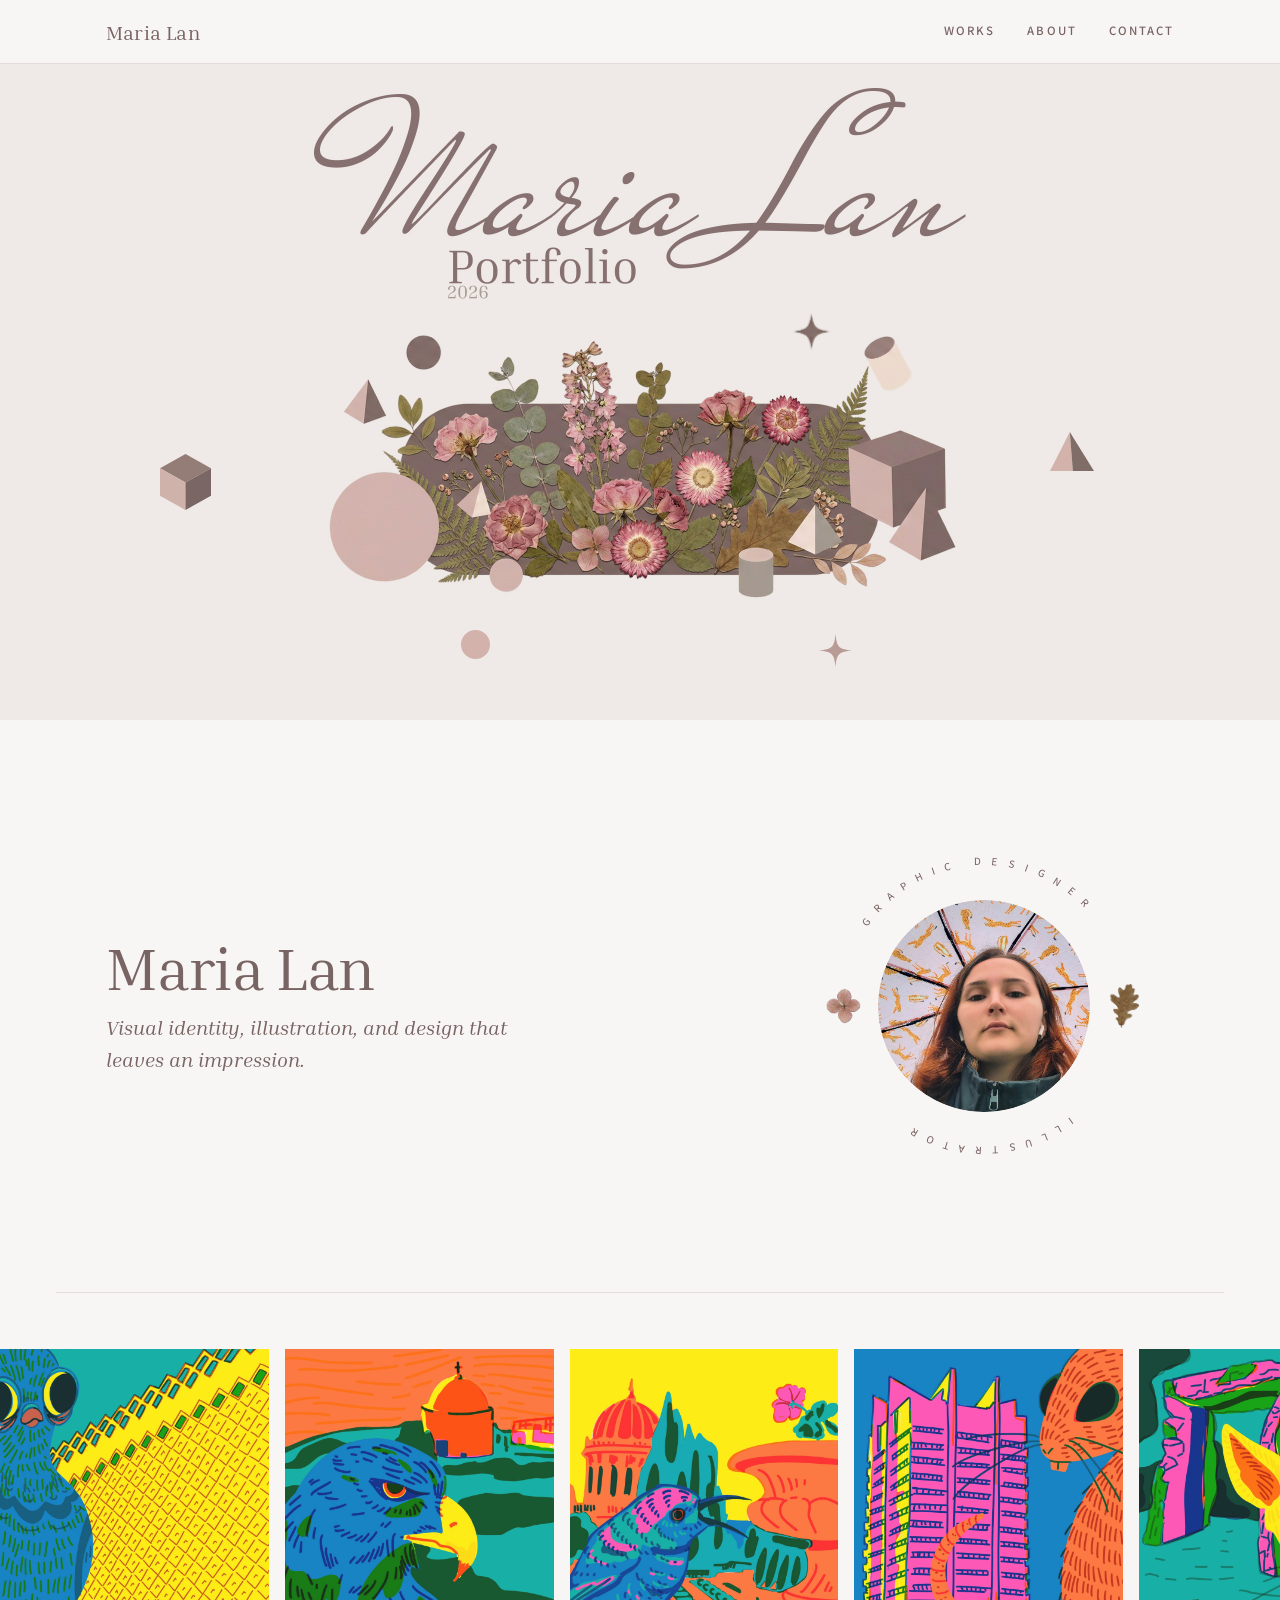
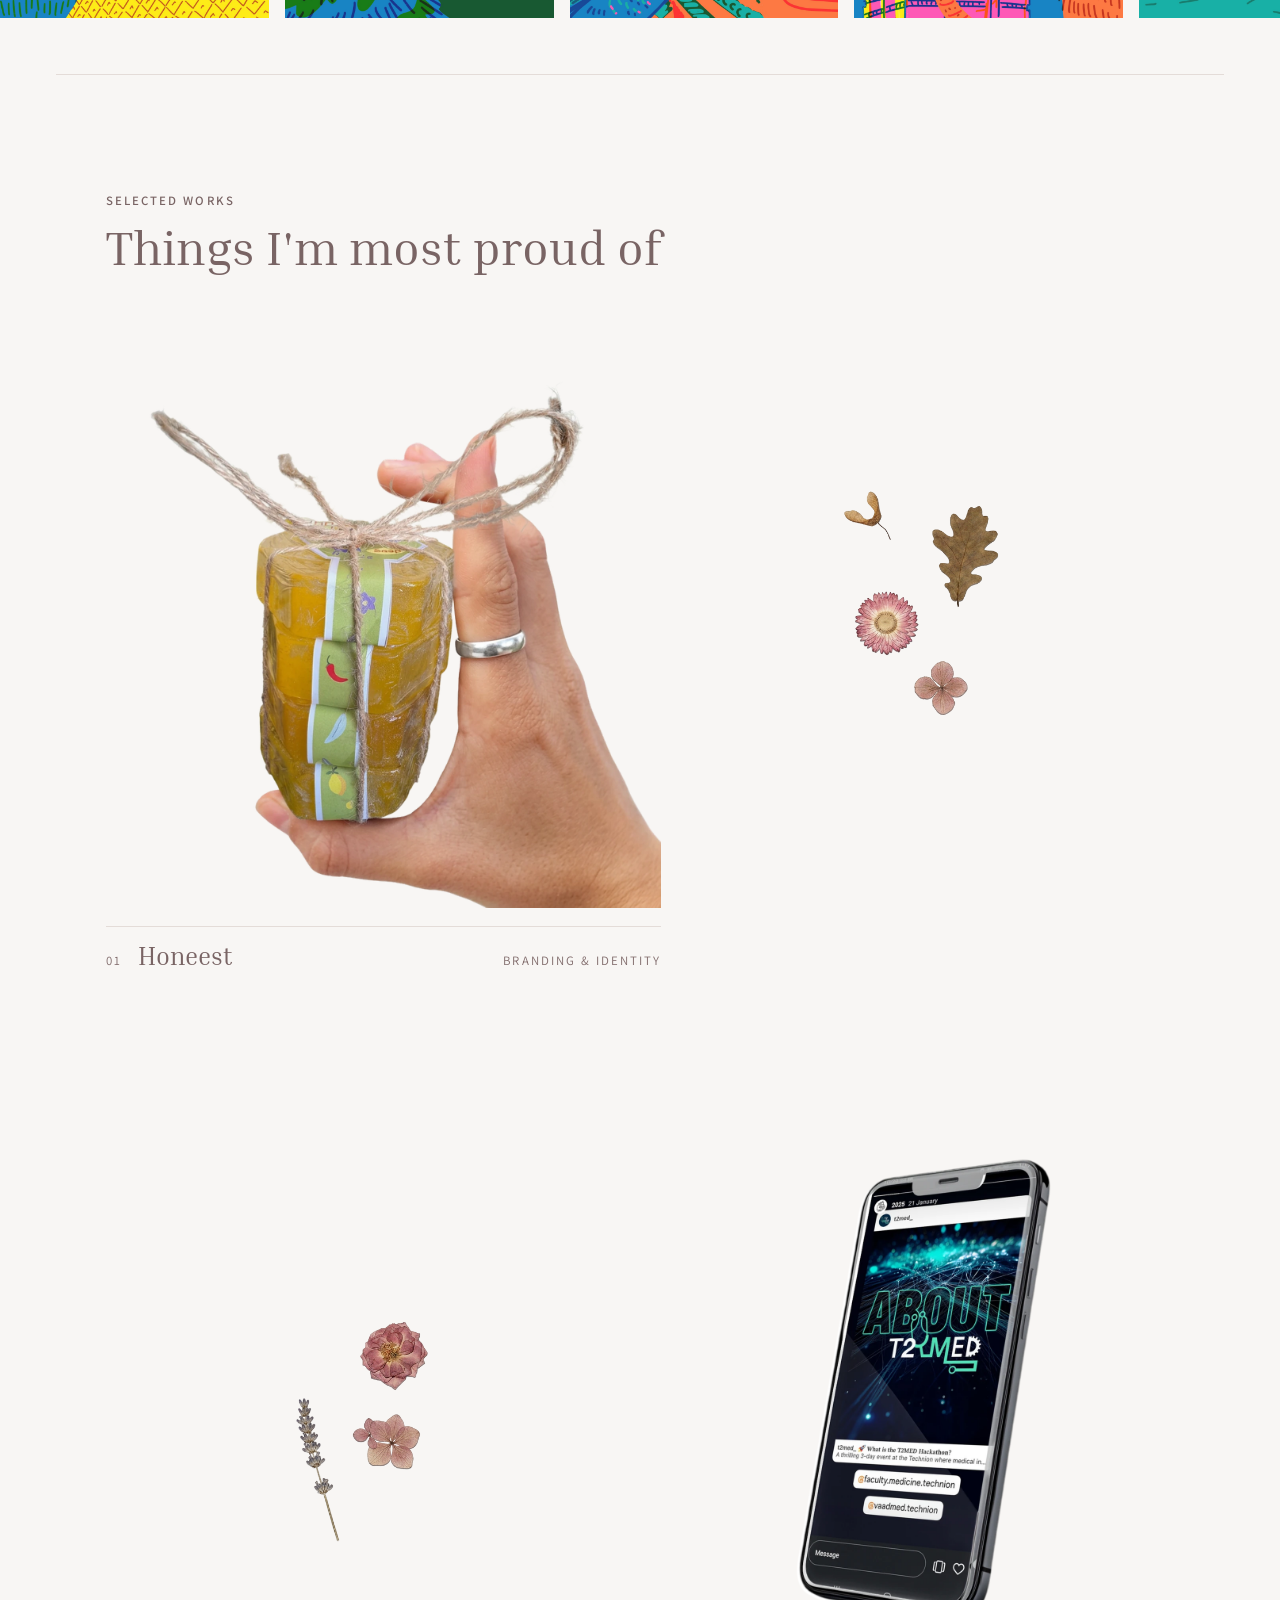
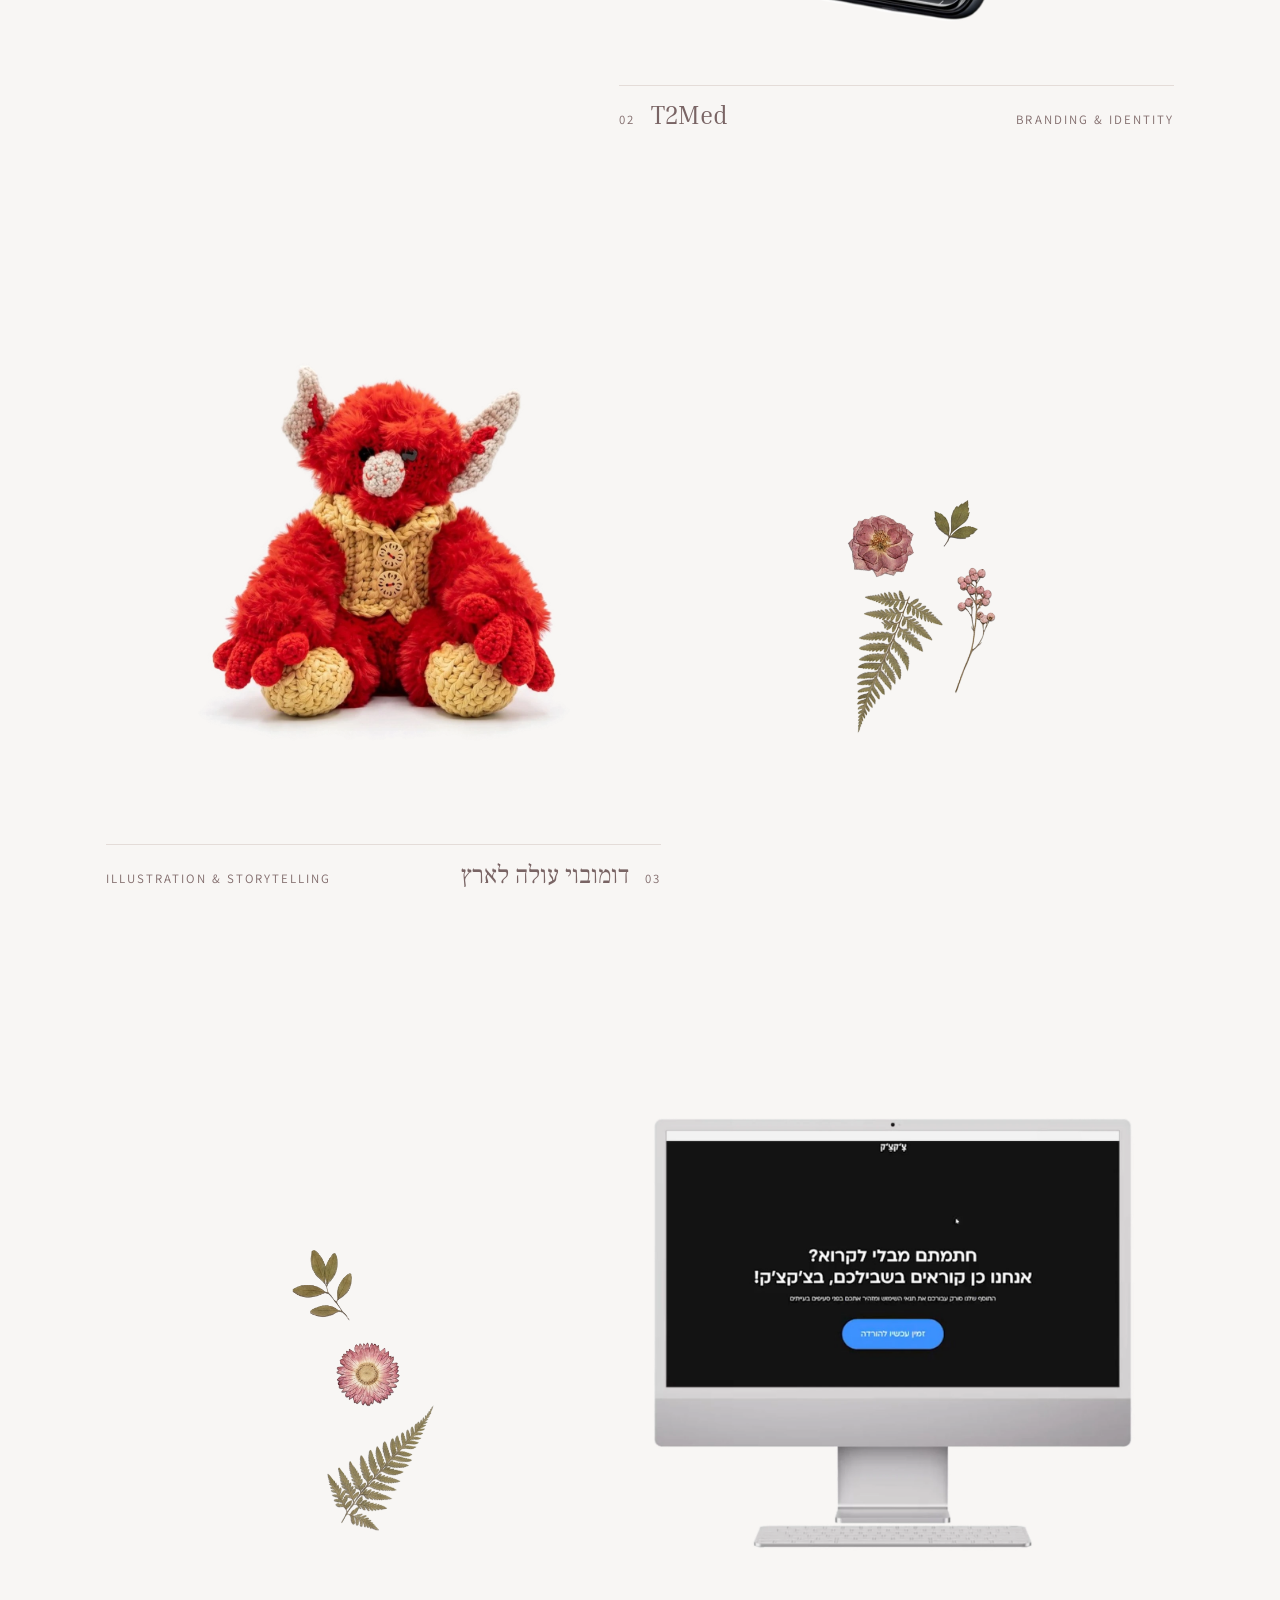
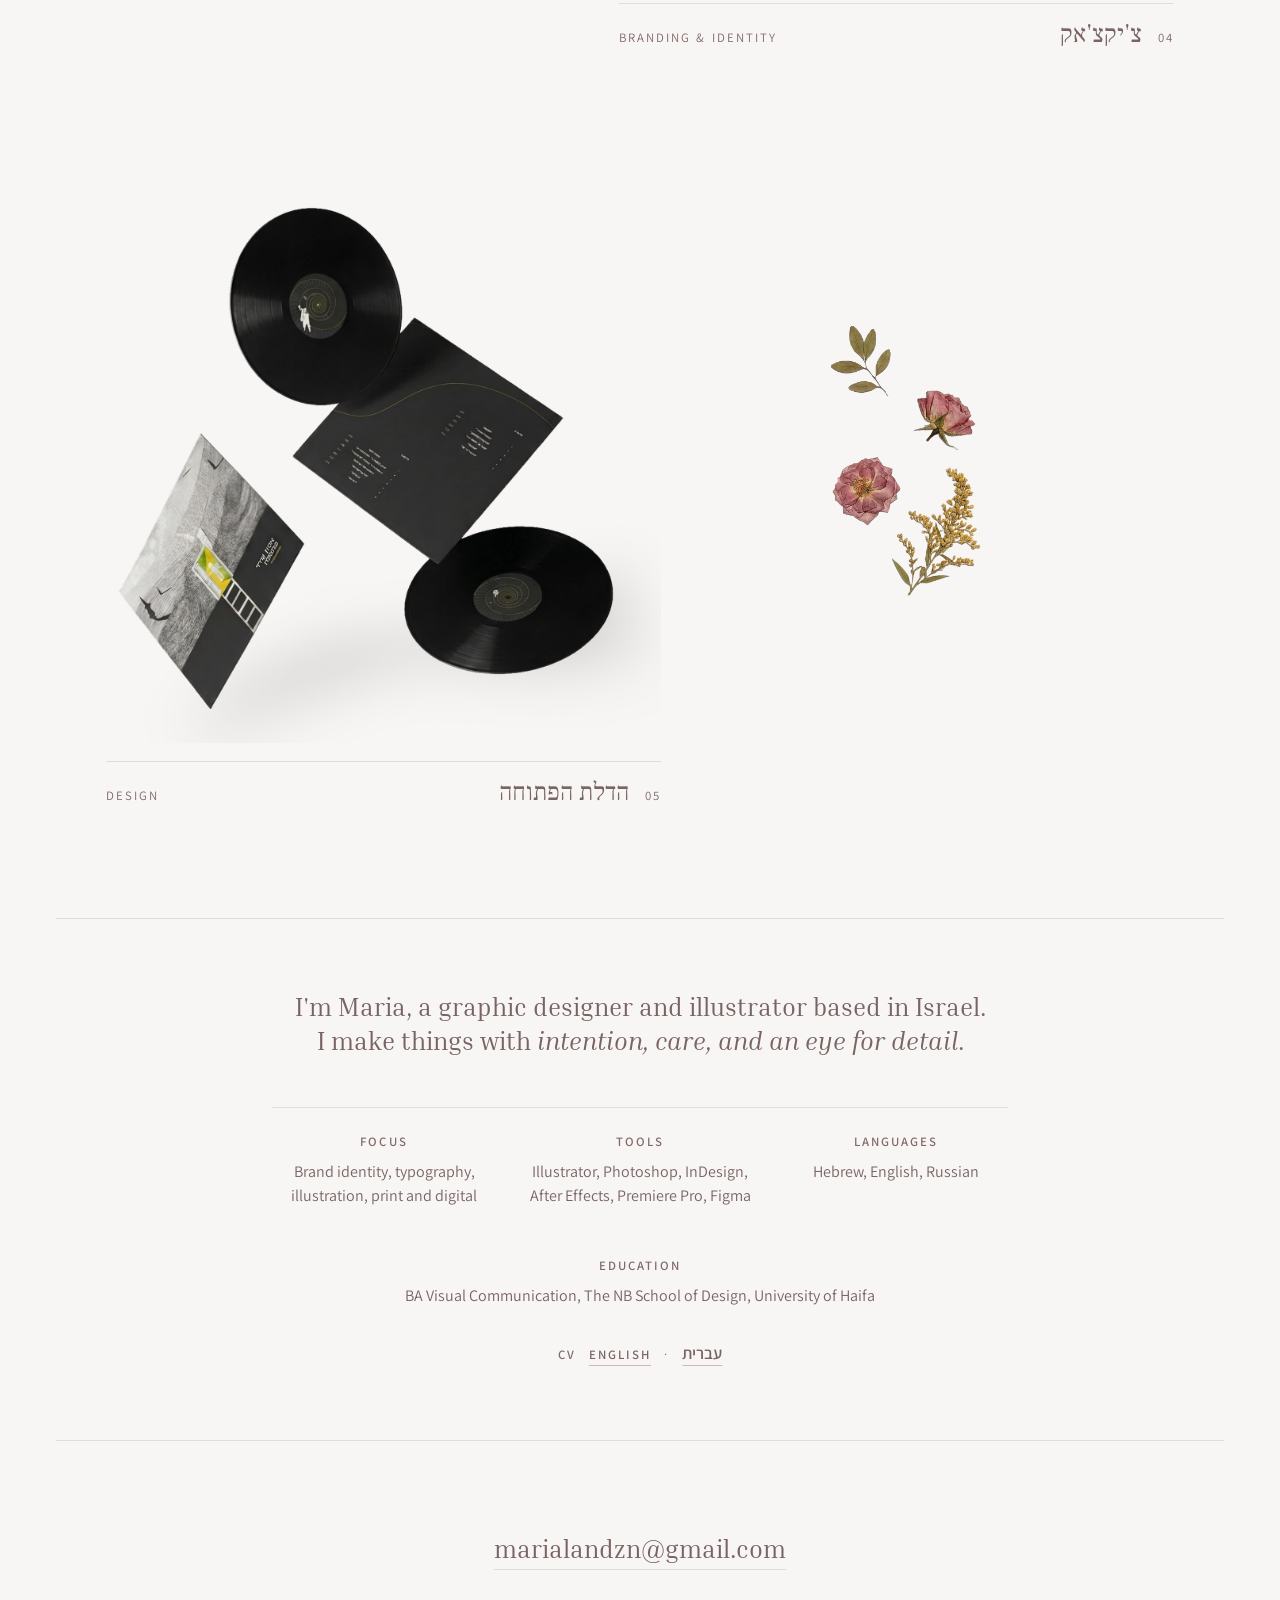
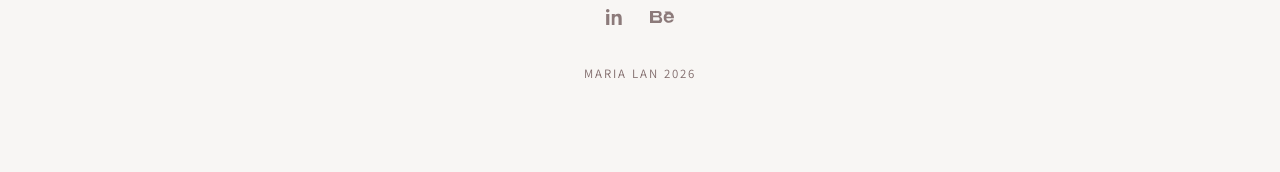
==== index.html @ 5254c83b "Use the new soap photograph as the Honeest card Taken as supplied: it already came cut out with its " ====
<!DOCTYPE html>
<html lang="en">
<head>
  <meta charset="UTF-8" />
  <meta name="viewport" content="width=device-width, initial-scale=1.0" />
  <title>Maria Lan · Graphic Designer & Illustrator</title>
  <meta name="description" content="Portfolio of Maria Lan, graphic designer and illustrator. Visual identity, illustration, and design that leaves an impression." />

  <!-- ============================================================
       FAVICON — one of the pressed flowers from the hero, cut out
       and squared. Relative paths, like every other asset here, so
       the site also works when served from a subfolder.
  ============================================================ -->
  <link rel="icon" href="favicon.ico" sizes="any" />
  <link rel="icon" href="assets/favicon-32.png" type="image/png" sizes="32x32" />
  <link rel="icon" href="assets/favicon-192.png" type="image/png" sizes="192x192" />
  <link rel="apple-touch-icon" href="assets/apple-touch-icon.png" />

  <!-- ============================================================
       GOOGLE FONTS
       Serif (headings): Inria Serif, with Frank Ruhl Libre for Hebrew
       Sans  (body/labels): Assistant, which carries Hebrew itself
  ============================================================ -->
  <link rel="preconnect" href="https://fonts.googleapis.com" />
  <link rel="preconnect" href="https://fonts.gstatic.com" crossorigin />
  <link
    href="https://fonts.googleapis.com/css2?family=Inria+Serif:ital,wght@0,300;0,400;0,700;1,300;1,400&family=Frank+Ruhl+Libre:wght@300;400;700&family=Assistant:wght@400;500;600&display=swap"
    rel="stylesheet"
  />

  <link rel="stylesheet" href="assets/styles.css?v=2a0956c8" />
</head>

<body>
  <!-- ============================================================
       1. NAVIGATION
  ============================================================ -->
  <nav class="nav" id="nav">
    <div class="nav__inner">
      <a href="#hero" class="nav__brand">Maria Lan</a>
      <ul class="nav__links">
        <li><a href="#works">Works</a></li>
        <li><a href="#about">About</a></li>
        <li><a href="#contact">Contact</a></li>
      </ul>
    </div>
  </nav>

  <!-- ============================================================
       2. HERO — single full-section image
  ============================================================ -->
  <section class="hero" id="hero">
    <div class="hero__stage">
      <!-- The artwork with its three loose shapes erased. They are layered
           back on below so each can drift independently. The original
           upload is kept untouched at assets/Frame 1.jpg. -->
      <img
        class="hero__img"
        src="assets/hero-base.jpg"
        alt="Maria Lan Portfolio 2026: a pressed-flower composition"
      />

      <!-- Lifted from the artwork, pinned back at their exact positions -->
      <img class="hero__shape hero__shape--circle"   src="assets/hero-shape-circle.png"   alt="" aria-hidden="true" />
      <img class="hero__shape hero__shape--pyramid"  src="assets/hero-shape-pyramid.png"  alt="" aria-hidden="true" />
      <img class="hero__shape hero__shape--star"     src="assets/hero-shape-star.png"     alt="" aria-hidden="true" />
      <img class="hero__shape hero__shape--cylinder" src="assets/hero-shape-cylinder.png" alt="" aria-hidden="true" />

      <!-- Added decoration — NOT part of the original artwork. Drawn in
           colours sampled from it and placed in the empty ground around
           the composition. Delete any of these freely. -->
      <img class="hero__shape hero__shape--f-cube"    src="assets/hero-float-cube.svg"    alt="" aria-hidden="true" />
      <img class="hero__shape hero__shape--f-pyramid" src="assets/hero-float-pyramid.svg" alt="" aria-hidden="true" />
      <img class="hero__shape hero__shape--f-circle"  src="assets/hero-float-circle.svg"  alt="" aria-hidden="true" />
      <img class="hero__shape hero__shape--f-star"    src="assets/hero-float-star.svg"    alt="" aria-hidden="true" />
    </div>
  </section>

  <!-- ============================================================
       INTRO — name, tagline, rotating badge
  ============================================================ -->
  <section class="intro">
    <div class="container intro__inner reveal">
      <div class="intro__text">
        <h1 class="intro__name">Maria Lan</h1>
        <p class="intro__tagline">
          Visual identity, illustration, and design that leaves an impression.
        </p>
      </div>

      <!-- The portrait sits still inside the ring; only the ring turns.
           Replace assets/portrait.jpg with the real photograph, square,
           about 900px. Nothing else needs changing. -->
      <div class="badge">
        <svg class="badge__ring" viewBox="0 0 200 200" aria-hidden="true">
          <defs>
            <path id="badgeCircle"
              d="M 100,100 m -74,0 a 74,74 0 1,1 148,0 a 74,74 0 1,1 -148,0" />
          </defs>
          <text><textPath href="#badgeCircle" startOffset="9.5%">Graphic Designer</textPath></text>
          <text><textPath href="#badgeCircle" startOffset="64.5%">Illustrator</textPath></text>

          <!-- The two gaps in the ring carry a pressed leaf and a pressed
               flower, cut out of the same sprigs that sit beside the works.
               They turn with the ring, so they read as part of it. -->
          <image href="assets/badge-leaf.webp"  x="162.5" y="88.5" width="23" height="23" preserveAspectRatio="xMidYMid meet" />
          <image href="assets/badge-bloom.webp" x="17.0" y="91.0" width="18" height="18" preserveAspectRatio="xMidYMid meet" />
        </svg>
        <img class="badge__portrait" src="assets/portrait.webp" alt="Maria Lan" width="713" height="713" />
      </div>
    </div>
  </section>

  <hr class="hairline" />

  <!-- ============================================================
       3. AUTO-SCROLLING CAROUSEL
       JS duplicates the items to create a seamless infinite loop.
  ============================================================ -->
  <section class="carousel" aria-label="Selected imagery">
    <div class="carousel__track" id="carouselTrack">
      <!-- Art lives in assets/carousel/. Order is shuffled on every load,
           so the sequence here does not matter. Add or remove freely.
           aspect-ratio holds each slot open at its true proportions before
           the picture arrives, so nothing shifts and the strip can be
           measured for pacing straight away. -->
      <div class="carousel__item" style="aspect-ratio: 1800 / 1800;"><img src="assets/carousel/art-01.jpg" alt="Bird before a concrete building" loading="lazy" decoding="async" /></div>
      <div class="carousel__item" style="aspect-ratio: 1800 / 1800;"><img src="assets/carousel/art-02.jpg" alt="Bird against the port cranes" loading="lazy" decoding="async" /></div>
      <div class="carousel__item" style="aspect-ratio: 1800 / 1800;"><img src="assets/carousel/art-03.jpg" alt="Bird on wires above the city" loading="lazy" decoding="async" /></div>
      <div class="carousel__item" style="aspect-ratio: 1800 / 1800;"><img src="assets/carousel/art-04.jpg" alt="Cat beside a stone building at night" loading="lazy" decoding="async" /></div>
      <div class="carousel__item" style="aspect-ratio: 1800 / 1800;"><img src="assets/carousel/art-05.jpg" alt="Cats on a rooftop" loading="lazy" decoding="async" /></div>
      <div class="carousel__item" style="aspect-ratio: 1800 / 1800;"><img src="assets/carousel/art-06.jpg" alt="Bird of prey before a domed building" loading="lazy" decoding="async" /></div>
      <div class="carousel__item" style="aspect-ratio: 1800 / 1800;"><img src="assets/carousel/art-07.jpg" alt="Frog before a monument" loading="lazy" decoding="async" /></div>
      <div class="carousel__item" style="aspect-ratio: 1800 / 1800;"><img src="assets/carousel/art-08.jpg" alt="Long-necked bird" loading="lazy" decoding="async" /></div>
      <div class="carousel__item" style="aspect-ratio: 1800 / 1800;"><img src="assets/carousel/art-09.jpg" alt="Owl beside a patterned facade" loading="lazy" decoding="async" /></div>
      <div class="carousel__item" style="aspect-ratio: 1800 / 1800;"><img src="assets/carousel/art-10.jpg" alt="Bird among flowers before a dome" loading="lazy" decoding="async" /></div>
      <div class="carousel__item" style="aspect-ratio: 1800 / 1800;"><img src="assets/carousel/art-11.jpg" alt="Animal before pink towers" loading="lazy" decoding="async" /></div>
      <div class="carousel__item" style="aspect-ratio: 1800 / 1800;"><img src="assets/carousel/art-12.jpg" alt="Fox before a stone arch" loading="lazy" decoding="async" /></div>
    </div>
  </section>

  <hr class="hairline" />

  <!-- ============================================================
       4. WORKS — five pieces, each with its own space
  ============================================================ -->
  <section class="works" id="works">
    <div class="container">
      <div class="works__head reveal">
        <span class="label">Selected Works</span>
        <h2 class="works__heading">Things I'm most proud of</h2>
      </div>

      <!-- Covers come from assets/projects/<name>/01 — swap the src when you upload. -->

      <a href="projects/honeest.html" class="work work--left reveal">
        <figure class="work__frame">
          <img src="assets/projects/honeest/cover.webp" width="1400" height="1400" alt="A hand holding a stack of Honeest soaps tied with twine" />
        </figure>
        <div class="work__meta">
          <span class="work__index">01</span>
          <h3 class="work__title" dir="auto">Honeest</h3>
          <span class="work__tag">Branding &amp; Identity</span>
        </div>
        <!-- // Decorative sprig — fills the empty ground beside the piece -->
        <img class="work__sprig" style="--sprig-top: 42%;"
             src="assets/p2.png" alt="" aria-hidden="true"
             loading="lazy" decoding="async" />
      </a>

      <a href="projects/t2med.html" class="work work--right reveal">
        <figure class="work__frame">
          <img src="assets/projects/t2med/cover.webp" width="1400" height="1400" alt="The T2MED story on a phone" />
        </figure>
        <div class="work__meta">
          <span class="work__index">02</span>
          <h3 class="work__title" dir="auto">T2Med</h3>
          <span class="work__tag">Branding &amp; Identity</span>
        </div>
        <!-- // Decorative sprig — fills the empty ground beside the piece -->
        <img class="work__sprig" style="--sprig-top: 50%;"
             src="assets/p3.png" alt="" aria-hidden="true"
             loading="lazy" decoding="async" />
      </a>

      <a href="projects/domovoy.html" class="work work--left reveal">
        <figure class="work__frame">
          <img src="assets/projects/domovoy/cover.webp" width="1400" height="1400" alt="Domovoi Makes Aliyah, the crocheted Rusik" />
        </figure>
        <div class="work__meta" dir="rtl">
          <span class="work__index">03</span>
          <h3 class="work__title" lang="he" dir="auto">דומובוי עולה לארץ</h3>
          <span class="work__tag">Illustration &amp; Storytelling</span>
        </div>
        <!-- // Decorative sprig — fills the empty ground beside the piece -->
        <img class="work__sprig" style="--sprig-top: 56%;"
             src="assets/p1.png" alt="" aria-hidden="true"
             loading="lazy" decoding="async" />
      </a>

      <a href="projects/chik-chak.html" class="work work--right reveal">
        <figure class="work__frame">
          <img src="assets/projects/chik-chak/cover.webp" width="1400" height="1400" alt="The ChikChak landing page on screen" />
        </figure>
        <div class="work__meta" dir="rtl">
          <span class="work__index">04</span>
          <h3 class="work__title" lang="he" dir="auto">צ'יקצ'אק</h3>
          <span class="work__tag">Branding &amp; Identity</span>
        </div>
        <!-- // Decorative sprig — fills the empty ground beside the piece -->
        <img class="work__sprig" style="--sprig-top: 58%;"
             src="assets/p5.png" alt="" aria-hidden="true"
             loading="lazy" decoding="async" />
      </a>

      <a href="projects/hadelet-haptucha.html" class="work work--left reveal">
        <figure class="work__frame">
          <img src="assets/projects/hadelet-haptucha/cover.webp" width="1400" height="1400" alt="The Open Door sleeve with two records" />
        </figure>
        <div class="work__meta" dir="rtl">
          <span class="work__index">05</span>
          <h3 class="work__title" lang="he" dir="auto">הדלת הפתוחה</h3>
          <span class="work__tag">Design</span>
        </div>
        <!-- // Decorative sprig — fills the empty ground beside the piece -->
        <img class="work__sprig" style="--sprig-top: 44%;"
             src="assets/p4.png" alt="" aria-hidden="true"
             loading="lazy" decoding="async" />
      </a>
    </div>
  </section>

  <hr class="hairline" />

  <!-- ============================================================
       5. ABOUT
  ============================================================ -->
  <section class="about" id="about">
    <div class="container reveal">
      <p class="about__text">
        I'm Maria, a graphic designer and illustrator based in Israel.
        I make things with <em>intention, care, and an eye for detail</em>.
      </p>

      <!-- Taken from the CV: what she does, what she works in, and the
           languages she works in. Soft skills are left on the CV, where a
           reader expects them; on a portfolio they read as filler. -->
      <dl class="about__facts">
        <div>
          <dt>Focus</dt>
          <dd>Brand identity, typography, illustration, print and digital</dd>
        </div>
        <div>
          <dt>Tools</dt>
          <dd>Illustrator, Photoshop, InDesign, After Effects, Premiere Pro, Figma</dd>
        </div>
        <div>
          <dt>Languages</dt>
          <dd>Hebrew, English, Russian</dd>
        </div>

        <div class="about__facts-wide">
          <dt>Education</dt>
          <dd>BA Visual Communication, The NB School of Design, University of Haifa</dd>
        </div>
      </dl>

      <!-- Both languages shown at once. A chooser would cost a click and a
           decision to answer something two words already answer. -->
      <p class="about__cv">
        <span class="about__cv-label">CV</span>
        <a href="assets/cv/maria-lan-cv-en.pdf" target="_blank" rel="noopener noreferrer">English</a>
        <span class="about__cv-sep" aria-hidden="true">·</span>
        <a href="assets/cv/maria-lan-cv-he.pdf" target="_blank" rel="noopener noreferrer" lang="he">עברית</a>
      </p>
    </div>
  </section>

  <hr class="hairline" />

  <!-- ============================================================
       6. FOOTER / CONTACT
  ============================================================ -->
  <footer class="footer" id="contact">
    <div class="container reveal">
      <a href="mailto:marialandzn@gmail.com" class="footer__email">marialandzn@gmail.com</a>

      <div class="footer__social">
        <a href="https://www.linkedin.com/in/maria-lan-619102313/" aria-label="LinkedIn" target="_blank" rel="noopener noreferrer">
          <svg class="icon-linkedin" viewBox="0 1 22.56 23" fill="currentColor" aria-hidden="true">
            <path d="M4.98 3.5C4.98 4.88 3.87 6 2.5 6S0 4.88 0 3.5 1.12 1 2.5 1s2.48 1.12 2.48 2.5zM.22 8.02h4.56V24H.22V8.02zM8.34 8.02h4.37v2.18h.06c.61-1.15 2.1-2.36 4.32-2.36 4.62 0 5.47 3.04 5.47 7v9.16h-4.56v-8.12c0-1.94-.03-4.43-2.7-4.43-2.7 0-3.12 2.11-3.12 4.29V24H8.34V8.02z"/>
          </svg>
        </a>
        <a href="https://www.behance.net/mariashadrina2" aria-label="Behance" target="_blank" rel="noopener noreferrer">
          <svg class="icon-behance" viewBox="1 9.2 23.43 12.23" fill="currentColor" aria-hidden="true">
            <path d="M8.8 9.2c.53 0 1.02.05 1.46.16.44.1.82.28 1.13.52.31.24.55.56.72.95.17.39.25.87.25 1.44 0 .61-.14 1.12-.42 1.53-.28.41-.69.74-1.24 1 .75.21 1.31.59 1.68 1.13.37.54.55 1.19.55 1.95 0 .62-.12 1.15-.36 1.6-.24.45-.56.82-.97 1.11-.41.29-.87.5-1.4.64-.53.14-1.07.2-1.63.2H1V9.2h7.8zm-.47 4.53c.44 0 .8-.1 1.08-.31.28-.21.42-.55.42-1.02 0-.26-.05-.48-.14-.65-.09-.17-.22-.3-.38-.4-.16-.1-.35-.16-.56-.2-.21-.04-.43-.05-.66-.05H4.03v2.62h4.3zm.24 4.76c.25 0 .48-.02.7-.07.22-.05.42-.13.58-.24.16-.11.3-.27.4-.46.1-.19.15-.44.15-.74 0-.59-.17-1.01-.5-1.27-.33-.25-.78-.38-1.33-.38H4.03v3.16h4.54zM17.9 18.13c.41.4 1 .6 1.77.6.55 0 1.03-.14 1.42-.42.39-.28.63-.57.72-.88h2.42c-.39 1.2-.98 2.06-1.79 2.58-.8.52-1.77.78-2.91.78-.79 0-1.5-.13-2.14-.38-.63-.25-1.17-.61-1.61-1.08-.44-.47-.78-1.02-1.02-1.67-.24-.65-.36-1.36-.36-2.14 0-.75.12-1.45.37-2.09.25-.64.6-1.2 1.05-1.66.45-.46.99-.83 1.62-1.09.63-.26 1.33-.39 2.09-.39.85 0 1.6.16 2.24.49.64.33 1.16.77 1.57 1.32.41.55.7 1.18.88 1.89.18.71.24 1.45.19 2.22h-7.44c0 .8.27 1.51.68 1.91zM21 13.13c-.33-.36-.87-.55-1.56-.55-.45 0-.83.08-1.13.23-.3.15-.54.34-.72.56-.18.22-.3.45-.37.7-.07.25-.11.47-.12.66h4.61c-.07-.72-.32-1.24-.71-1.6zM15.5 9.6h5.75v1.4H15.5V9.6z"/>
          </svg>
        </a>
      </div>

      <p class="footer__copy">Maria Lan 2026</p>
    </div>
  </footer>

  <!-- ============================================================
       LIGHTBOX overlay (populated + toggled by JS)
  ============================================================ -->
  <div class="lightbox" id="lightbox" role="dialog" aria-modal="true" aria-label="Media viewer">
    <button class="lightbox__close" id="lightboxClose" aria-label="Close">&times;</button>
    <div class="lightbox__stage" id="lightboxStage"></div>
  </div>

  <script src="assets/site.js?v=118f352a"></script>
</body>
</html>
---- assets/styles.css ----
/* ============================================================
   DESIGN TOKENS
   Edit these to re-theme the whole site quickly.
============================================================ */
:root {
  /* ---- Palette -------------------------------------------------------
     Written in OKLCH: equal steps in lightness look equal, which hex and
     HSL do not deliver, so future adjustments stay predictable. The hex
     each one replaces is kept alongside for reading off.

     The neutrals are tinted warm (hue 48-68) rather than toward the rose
     hue at 18. That is deliberate: the ground has to sit seamlessly
     against the hero photograph, whose own background is sampled into
     --hero-ground. The picture sets the neutral, not the accent.

     Both text tones clear WCAG AA against the ground: --ink at 5.02:1,
     --ink-soft at 4.60:1. Secondary text is set in --ink-soft rather than
     dimmed with opacity, which was pushing labels down to about 2.9:1. */
  --bg:          oklch(97.4% 0.003 67.8);  /* #F8F6F4  page ground */
  --ink:         oklch(52.5% 0.027 18.0);  /* #7A6565  primary text */
  --ink-soft:    oklch(54.8% 0.027 18.0);  /* #806B6B  labels, meta, captions */
  --accent:      oklch(79.9% 0.038 18.0);  /* #D5B4B4  rose, decorative only */
  --tint:        oklch(93.8% 0.008 48.7);  /* #EFE9E6  fill behind loading images */
  --hero-ground: oklch(94.0% 0.007 53.4);  /* #EFEAE7  sampled from the artwork */
  --hairline:    oklch(90.0% 0.010 48.6);  /* #E4DCD8  dividers */
  --light:       oklch(97.4% 0.003 67.8);  /* #F8F6F4  text over dark imagery */

  /* ---- Typography ----------------------------------------------------
     Inria Serif carries no Hebrew, so Frank Ruhl Libre picks up those
     glyphs; fallback is per-character, so mixed titles stay correct.
     Assistant covers Latin and Hebrew in one family, so the sans needs
     no second face behind it. */
  --serif: 'Inria Serif', 'Frank Ruhl Libre', Georgia, 'Times New Roman', serif;
  --sans:  'Assistant', system-ui, -apple-system, sans-serif;

  /* One scale, each step 1.25x the last. Before this the page carried
     twelve sizes, several of them 3% apart, which reads as unevenness
     rather than as hierarchy. */
  --text-xs:    0.8rem;      /* 12.8px  tracked caps labels, meta */
  --text-base:  1rem;        /* 16px    body */
  --text-md:    1.25rem;     /* 20px    lead lines, nav brand */
  --text-lg:    1.5625rem;   /* 25px    piece titles, address */
  --display-sm: clamp(1.95rem, 4vw, 3rem);      /* section headings */
  --display-md: clamp(2rem, 5vw, 3.25rem);      /* project titles */
  --display-lg: clamp(2.25rem, 5.5vw, 3.75rem); /* the name */

  --track-caps:  0.16em;    /* every uppercase label, one value */
  --track-tight: -0.01em;   /* display sizes only */

  /* ---- Space ---------------------------------------------------------
     4pt scale, named by role rather than by pixel count. */
  --space-2xs: 0.5rem;   /*  8px */
  --space-xs:  0.75rem;  /* 12px */
  --space-sm:  1rem;     /* 16px */
  --space-md:  1.5rem;   /* 24px */
  --space-lg:  2rem;     /* 32px */
  --space-xl:  3rem;     /* 48px */

  /* ---- Layout -------------------------------------------------------- */
  --max-width: 1180px;
  --gutter: clamp(1.25rem, 5vw, 3.5rem);
  --nav-height: 64px;
}

/* ============================================================
   RESET / BASE
============================================================ */
*,
*::before,
*::after { box-sizing: border-box; margin: 0; padding: 0; }

html { scroll-behavior: smooth; }

body {
  background: var(--bg);
  color: var(--ink);
  font-family: var(--sans);
  font-size: 16px;
  line-height: 1.6;
  -webkit-font-smoothing: antialiased;
  text-rendering: optimizeLegibility;
  overflow-x: hidden;
}

/* No rounded corners anywhere — squared, strict edges */
img {
  display: block;
  max-width: 100%;
  border-radius: 0;
}
a { color: inherit; text-decoration: none; }

/* Keyboard focus. The page had none of its own, so a keyboard visitor was
   navigating on whatever the browser drew over a light rose ground.
   :focus-visible, not :focus, so a mouse click never draws the ring. */
:focus-visible {
  outline: 2px solid var(--ink);
  outline-offset: 3px;
}
/* Images and video sit flush to the edge of their frame; an offset ring
   would float in the gutter, so it hugs the picture instead. */
.carousel__item img:focus-visible,
.media > img:focus-visible,
.media > video:focus-visible,
.work__frame img:focus-visible { outline-offset: -2px; }

/* Small-caps label helper */
.label {
  font-family: var(--sans);
  font-size: var(--text-xs);
  font-weight: 600;
  letter-spacing: var(--track-caps);
  text-transform: uppercase;
  color: var(--ink);
}

.container {
  width: 100%;
  max-width: var(--max-width);
  margin-inline: auto;
  padding-inline: var(--gutter);
}

/* Thin hairline divider between sections */
.hairline {
  border: 0;
  height: 1px;
  background: var(--hairline);
  max-width: var(--max-width);
  margin-inline: auto;
  width: calc(100% - 2 * var(--gutter));
}

/* ============================================================
   SCROLL FADE-IN ANIMATION
============================================================ */
.reveal {
  opacity: 0;
  transform: translateY(20px);
  transition: opacity 0.9s ease, transform 0.9s ease;
  will-change: opacity, transform;
}
.reveal.is-visible {
  opacity: 1;
  transform: translateY(0);
}
@media (prefers-reduced-motion: reduce) {
  .reveal { opacity: 1; transform: none; transition: none; }
  html { scroll-behavior: auto; }
}

/* ============================================================
   1. NAVIGATION
   A plain solid bar. It used to be transparent over the hero and turn
   solid on scroll, which read well against the flat ivory artwork on the
   home page but left the text unreadable over a photographic project
   cover: it measured 1.00:1 on Honeest. Carrying the page ground with it
   at all times is the simple answer, and a hard edge is the right one:
   a soft gradient underneath looked like a glow rather than a decision.
============================================================ */
.nav {
  position: fixed;
  top: 0; left: 0; right: 0;
  z-index: 100;
  height: var(--nav-height);
  display: flex;
  align-items: center;
  background: var(--bg);
  border-bottom: 1px solid var(--hairline);
  color: var(--ink);
}
.nav__inner {
  width: 100%;
  max-width: var(--max-width);
  margin-inline: auto;
  padding-inline: var(--gutter);
  display: flex;
  align-items: center;
  justify-content: space-between;
}
.nav__brand {
  font-family: var(--serif);
  font-weight: 400;
  font-size: var(--text-md);
  letter-spacing: 0.01em;
}
.nav__links {
  display: flex;
  gap: clamp(1.1rem, 2.5vw, 2rem);
  list-style: none;
}
.nav__links a {
  font-size: var(--text-xs);
  font-weight: 600;
  letter-spacing: var(--track-caps);
  text-transform: uppercase;
  position: relative;
  /* The link box was 18px tall, well under the 24px minimum for a touch
     target. The padding is invisible: it only grows the hit area, and the
     rule below keeps the underline drawn against the text, not the box. */
  display: inline-flex;
  align-items: center;
  min-height: 30px;
  padding-block: 6px;
}
.nav__links a::after {
  content: "";
  position: absolute;
  left: 0; bottom: 3px;
  width: 0; height: 1px;
  background: currentColor;
  transition: width 0.35s ease;
}
.nav__links a:hover::after { width: 100%; }

/* ============================================================
   2. HERO — one full-section image, stretched edge to edge
============================================================ */
.hero {
  position: relative;
  width: 100%;
  /* The artwork is 16:9. Matching that ratio here means it shows whole and
     edge to edge with no surrounding ground — and so no seam where the
     artwork's ivory would meet the page white. Capped to the viewport. */
  aspect-ratio: 16 / 9;
  max-height: 100svh;
  overflow: hidden;
  /* Only visible on very wide screens, where the cap kicks in. */
  background: var(--hero-ground);
}
/* Sized to the rendered artwork exactly, so the loose shapes can be
   positioned as percentages of the image and stay pinned at any size. */
.hero__stage {
  position: relative;
  height: 100%;
  aspect-ratio: 16 / 9;
}
.hero__img {
  width: 100%;
  height: 100%;
  /* contain, never cover: the artwork is a finished composition with
     type inside it, so it must not be cropped at any viewport. */
  object-fit: contain;
  object-position: center;
}

/* ------------------------------------------------------------
   FLOATING SHAPES
   These three were lifted out of the artwork and layered back on
   at their original coordinates, so they can drift on their own.
   Everything else — the flowers, the mat, the type — is still one
   flat image underneath and never moves.
------------------------------------------------------------ */
.hero__shape {
  position: absolute;
  height: auto;
  will-change: transform;
}
/* Lifted out of the artwork — coordinates are the originals. */
.hero__shape--circle   { left: 31.562%; top: 46.319%; width: 3.008%; animation: drift-a  8s ease-in-out      0s infinite; }
.hero__shape--pyramid  { left: 26.680%; top: 52.292%; width: 3.594%; animation: drift-b 10s ease-in-out     -2s infinite; }
.hero__shape--star     { left: 61.797%; top: 43.125%; width: 3.242%; animation: drift-c  7s ease-in-out      0s infinite; }
.hero__shape--cylinder { left: 67.383%; top: 46.528%; width: 3.867%; animation: drift-d 11s ease-in-out     -4s infinite; }

/* Added decoration, sitting in the empty ground around the composition. */
.hero__shape--f-cube    { left: 12.500%; top: 63.000%; width: 4.000%; animation: drift-b 13s ease-in-out    -6s infinite; }
.hero__shape--f-pyramid { left: 82.000%; top: 60.000%; width: 3.400%; animation: drift-e 10s ease-in-out    -1s infinite; }
.hero__shape--f-circle  { left: 36.000%; top: 87.500%; width: 2.300%; animation: drift-a  9s ease-in-out    -5s infinite; }
.hero__shape--f-star    { left: 64.000%; top: 88.000%; width: 2.600%; animation: drift-c  8s ease-in-out    -3s infinite; }

/* Percentage translations resolve against each shape's own box, so the
   drift stays proportional however large the hero happens to be drawn.
   These used to move about 13% of a 40px shape over 9 to 19 seconds,
   roughly half a pixel a second, which reads as a rendering fault rather
   than as motion. The travel is now about 50% and the loops are shorter,
   so a shape covers a fifth of its own width in a second or two. */
@keyframes drift-a {
  0%, 100% { transform: translate(0, 0); }
  33%      { transform: translate(22%, -48%); }
  66%      { transform: translate(-16%, -22%); }
}
@keyframes drift-b {
  0%, 100% { transform: translate(0, 0) rotate(0deg); }
  40%      { transform: translate(-24%, -40%) rotate(-16deg); }
  70%      { transform: translate(12%, -16%) rotate(7deg); }
}
@keyframes drift-c {
  0%, 100% { transform: translate(0, 0) rotate(0deg); }
  50%      { transform: translate(16%, -50%) rotate(30deg); }
}
@keyframes drift-d {
  0%, 100% { transform: translate(0, 0) rotate(0deg); }
  35%      { transform: translate(-20%, -34%) rotate(11deg); }
  75%      { transform: translate(16%, -46%) rotate(-11deg); }
}
@keyframes drift-e {
  0%, 100% { transform: translate(0, 0) rotate(0deg); }
  50%      { transform: translate(-14%, -52%) rotate(18deg); }
}
@media (prefers-reduced-motion: reduce) {
  .hero__shape { animation: none; }
}

/* ============================================================
   INTRO — name, tagline and the rotating badge
============================================================ */
.intro { padding-block: clamp(3rem, 8vw, 6rem); }
.intro__inner {
  display: flex;
  align-items: center;
  justify-content: space-between;
  gap: clamp(2rem, 6vw, 5rem);
}
.intro__name {
  font-family: var(--serif);
  font-weight: 400;
  font-size: var(--display-lg);
  line-height: 1.02;
  letter-spacing: var(--track-tight);
}
.intro__tagline {
  font-family: var(--serif);
  font-style: italic;
  font-weight: 400;
  font-size: var(--text-md);
  max-width: 34ch;
  margin-top: 0.85rem;
}

/* The badge is a ring of type turning around a still portrait. Only the
   ring carries the animation: a rotating photograph would be a novelty,
   and a face has an up. */
.badge {
  position: relative;
  /* Sized so the portrait itself lands near 180px, which is where a face
     stops being a thumbnail and starts being a photograph. */
  /* Stepped rather than fluid, because the words live in the SVG and scale
     with the box: a fluid ring makes the type drift with the viewport. Each
     step pairs a size with a font-size that renders the words at 11px. */
  width: 380px;
  aspect-ratio: 1;
  flex: 0 0 auto;
  display: grid;
  place-items: center;
}
.badge__ring {
  position: absolute;
  inset: 0;
  width: 100%;
  height: 100%;
  animation: spin 30s linear infinite;
}
/* Sits here rather than with the other reduced-motion rules: both selectors
   carry the same weight, so the later one wins and this has to follow the
   animation it turns off. A ring that never stops is exactly what the
   setting is for. */
@media (prefers-reduced-motion: reduce) {
  .badge__ring { animation: none; }
}
/* The type sits at radius 74 of 100 and stands about 8 units tall, so 56%
   clears its inner edge with air to spare. The one round thing on a site
   that is otherwise square on purpose, because it is the ring that makes
   it round. */
.badge__portrait {
  position: relative;
  width: 56%;
  /* The width and height attributes on the tag reserve the right box while
     the picture loads, but a specified height also outranks aspect-ratio.
     This hands the height back to the ratio. */
  height: auto;
  aspect-ratio: 1;
  border-radius: 50%;
  object-fit: cover;
  background: var(--tint);
}
@keyframes spin { to { transform: rotate(360deg); } }
@media (prefers-reduced-motion: reduce) {
  .badge { animation: none; }
}
.badge text {
  font-family: var(--sans);
  /* viewBox units, so this scales with the ring: 9.6 renders about 15px at
     the widest the badge gets. Growing the badge for the portrait had
     dragged the type up to 25px with it. The tracking opens up rather than
     scaling down with the size, so the words still run most of the way
     round: at the same proportion they would cover half the circle and the
     ring would read as an arc. */
  font-size: 5.8px;      /* renders 11px against the 380px ring */
  letter-spacing: 5.5px;
  text-transform: uppercase;
  fill: var(--ink);
  font-weight: 500;
}

/* Between a laptop and a phone the ring steps down, and the type steps up
   to match, so the words stay at 11px throughout. */
@media (max-width: 1100px) {
  .badge { width: 280px; }
  .badge text { font-size: 7.9px; letter-spacing: 4.1px; }
}

/* ============================================================
   3. AUTO-SCROLLING CAROUSEL
============================================================ */
.carousel {
  padding-block: clamp(2rem, 5vw, 3.5rem);
  overflow: hidden;
}
.carousel__track {
  display: flex;
  gap: 1rem;
  width: max-content;
  /* CSS drives the loop; JS clones the slides for seamlessness */
  animation: marquee 52s linear infinite;
}
.carousel:hover .carousel__track { animation-play-state: paused; }
@keyframes marquee {
  from { transform: translateX(0); }
  /* -50% because the track holds two identical halves */
  to   { transform: translateX(-50%); }
}
/* Fixed height, natural width: the work is a mix of tall A4 pieces and
   4:3 mockups, and a square crop would cut a third off the tall ones.
   Letting each keep its own proportions shows every piece whole and
   gives the strip an organic, uneven rhythm. */
.carousel__item {
  flex: 0 0 auto;
  height: clamp(180px, 21vw, 290px);
  overflow: hidden;
  cursor: pointer;
  background: var(--tint);
  opacity: 0.9;
  transition: opacity 0.4s ease;
}
.carousel__item:hover { opacity: 1; }
.carousel__item img {
  width: 100%;
  height: 100%;
  /* The slot is set to each picture's own ratio, so cover crops nothing. */
  object-fit: cover;
}

/* ============================================================
   4. WORKS — editorial layout, one work at a time,
      each given its own space and rhythm
============================================================ */
.works { padding-block: clamp(3.5rem, 9vw, 7rem); }
.works__head { margin-bottom: clamp(2.5rem, 7vw, 5rem); }
.works__heading {
  font-family: var(--serif);
  font-weight: 400;
  font-size: var(--display-sm);
  line-height: 1.1;
  margin-top: 0.5rem;
}

.work {
  display: block;
  position: relative;   /* anchors the sprig in the channel beside it */
  margin-top: clamp(4rem, 11vw, 9.5rem);
}
.work:first-of-type { margin-top: 0; }

/* Every piece the same size. The running order already says which comes
   first; making three of them larger said it twice, and louder. What is
   left to vary is the side each one sits on, which keeps the page moving
   without ranking the work. */
.work          { width: min(100%, 52%); }
.work--left    { margin-right: auto; }
.work--right   { margin-left: auto; }
.work--center  { margin-inline: auto; }

/* One frame for every piece. The ratios used to be set per card, which meant
   a wide photograph in a tall frame: Honeest was losing 55% of the picture
   and standing 854px tall, the biggest thing on the page. A square treats a
   landscape and a portrait source alike, and the covers are cut to it, so
   nothing is cropped in the browser at all. */
/* No fill behind the covers: every one is cut out of its background, so the
   piece sits on the page itself rather than in a tinted box. The width and
   height on each tag still hold the square open while the file arrives, so
   nothing shifts as the page loads. */
.work__frame {
  aspect-ratio: 1;
  overflow: hidden;
}
.work__frame img {
  width: 100%;
  height: 100%;
  object-fit: cover;
  transition: transform 0.9s ease;
}
.work:hover .work__frame img { transform: scale(1.03); }

/* ------------------------------------------------------------
   PRESSED-FLOWER SPRIGS
   Each piece is set to one side, leaving an empty channel opposite.
   These fill it and carry the hero's botanical language down the
   page. Purely decorative: they sit outside the card and ignore the
   pointer, so they never trigger the card's hover or its link.
------------------------------------------------------------ */
.work__sprig {
  position: absolute;
  top: var(--sprig-top, 50%);
  transform: translateY(-50%);
  height: auto;
  pointer-events: none;
  user-select: none;
}

/* Each sprig is sized and inset so it sits centred in the channel beside
   its piece, rather than hugging the card and leaving a void at the outer
   edge. Both numbers are a share of the piece's own width, so the channel
   is (100 − pieceWidth) / pieceWidth, and the inset is half of whatever
   the sprig does not use. Recompute the pair if you change a width. */
.work__sprig { width: 40%; }   /* about 220px, the size it has always been */

/* Centred in the channel left over beside the piece. One width for every
   piece means one offset, mirrored for the side it sits on. */
.work--left  .work__sprig { left: 100%;  margin-left: 26.3%; }
.work--right .work__sprig { right: 100%; margin-right: 26.3%; }

.work__meta {
  display: flex;
  align-items: baseline;
  gap: 1rem;
  margin-top: 1.1rem;
  padding-top: 0.85rem;
  border-top: 1px solid var(--hairline);
}
.work__index {
  font-size: var(--text-xs);
  letter-spacing: var(--track-caps);
  /* ink, not the rose: at 1.77:1 the rose was effectively
     invisible, and an accent used on information stops reading
     as an accent. */
  color: var(--ink-soft);
  flex: 0 0 auto;
}
.work__title {
  font-family: var(--serif);
  font-weight: 400;
  font-size: var(--text-lg);
  line-height: 1.2;
  /* Shrink to the text rather than filling the row: an RTL title in a
     grown box would align to the far edge and float away from its index.
     dir="auto" still orders the characters correctly; this only decides
     where the block sits, and the page itself reads left to right. */
  flex: 0 1 auto;
  text-align: start;
}
.work__tag {
  font-size: var(--text-xs);
  letter-spacing: var(--track-caps);
  text-transform: uppercase;
  flex: 0 0 auto;
  /* Logical, not physical: on a row flipped to rtl for a Hebrew title
     this pushes the tag to the left instead. */
  margin-inline-start: auto;
  color: var(--ink-soft);
}
.work:hover .work__title { text-decoration: underline; text-underline-offset: 5px; text-decoration-thickness: 1px; }

/* ============================================================
   5. ABOUT
============================================================ */
.about {
  padding-block: clamp(2.75rem, 6vw, 4.5rem);
  text-align: center;
}
.about__text {
  font-family: var(--serif);
  font-weight: 400;
  font-size: var(--text-lg);
  line-height: 1.35;
  /* Wide enough to set the sentence in two lines rather than four. */
  max-width: 62ch;
  /* Evens out the two lines instead of leaving a short second one. */
  text-wrap: balance;
  margin-inline: auto;
}
.about__text em { font-style: italic; }

/* Focus, tools and languages, lifted from the CV. Set as a definition list
   rather than prose: a reader scanning for a program name should find it
   without reading a sentence. */
.about__facts {
  margin-top: var(--space-xl);
  padding-top: var(--space-md);
  border-top: 1px solid var(--hairline);
  max-width: 46rem;
  margin-inline: auto;
  display: grid;
  grid-template-columns: repeat(3, minmax(0, 1fr));
  gap: var(--space-lg);
  text-align: center;
}
.about__facts dt {
  font-size: var(--text-xs);
  font-weight: 600;
  letter-spacing: var(--track-caps);
  text-transform: uppercase;
  color: var(--ink-soft);
  margin-bottom: var(--space-2xs);
}
.about__facts dd { line-height: 1.5; }
/* The degree runs longer than the three lists, so it takes its own row
   under them rather than squeezing into a fourth column. */
.about__facts-wide {
  grid-column: 1 / -1;
  padding-top: var(--space-sm);
}
@media (max-width: 720px) {
  .about__facts { grid-template-columns: minmax(0, 1fr); gap: var(--space-md); }
}

/* Both languages sit side by side so a reader sees at a glance that both
   exist. Plain inline text, not flex: two scripts at two sizes only share a
   baseline if the line lays them out normally, and centring their boxes
   instead put the Hebrew 3.5px below the Latin. The rule under each link is
   drawn as an underline for the same reason, so it follows the baseline. */
.about__cv {
  margin-top: var(--space-lg);
  font-size: var(--text-xs);
  letter-spacing: var(--track-caps);
  text-transform: uppercase;
}
.about__cv-label { font-weight: 600; color: var(--ink-soft); margin-inline-end: var(--space-2xs); }
.about__cv-sep   { color: var(--ink-soft); margin-inline: var(--space-2xs); }
.about__cv a {
  font-weight: 600;
  /* Invisible: grows the hit area without touching the line. */
  padding-block: 9px;
  text-decoration: underline;
  text-decoration-color: var(--accent);
  text-decoration-thickness: 1px;
  text-underline-offset: 6px;
  transition: text-decoration-color 0.3s ease;
}
.about__cv a:hover { text-decoration-color: var(--ink); }
/* Hebrew has no capitals, so uppercase does nothing to it and Assistant sets
   it shorter than its own Latin caps: measured 19px against 22. */
.about__cv a[lang="he"] { letter-spacing: 0; font-size: 1.31em; }

/* ============================================================
   6. FOOTER
============================================================ */
.footer {
  padding-block: clamp(3rem, 7vw, 5.5rem);
  text-align: center;
}
.footer__email {
  font-family: var(--serif);
  font-size: var(--text-lg);
  font-weight: 400;
  display: inline-block;
  margin-bottom: var(--space-lg);
  /* The rule is drawn from the start, so the hover only changes its
     colour: nothing shifts on the baseline underneath the address. */
  border-bottom: 1px solid var(--hairline);
  transition: border-color 0.3s ease;
}
.footer__email:hover { border-color: var(--accent); }
.footer__social {
  display: flex;
  justify-content: center;
  /* Each mark is cropped to its ink, so its bottom edge is its baseline.
     Aligning to flex-end therefore sits both marks on a shared baseline. */
  align-items: flex-end;
  gap: var(--space-sm);
  margin-bottom: var(--space-lg);
}
.footer__social a {
  display: flex;
  align-items: center;
  min-height: 30px;
  padding: 6px;           /* nothing visible — just a usable tap target */
  opacity: 0.85;
  transition: opacity 0.3s ease, color 0.3s ease;
}
.footer__social a:hover { opacity: 1; color: var(--accent); }
.footer__social svg { display: block; width: auto; }

/* The two logos fill their artboards very differently — LinkedIn is a tall
   stacked mark, Behance a short wide wordmark — so equal box sizes look
   wrong. These heights are the ink itself, tuned so the letterforms read
   at the same size: Behance's cap height lands at 0.78 of LinkedIn's. */
.footer__social .icon-linkedin { height: 16px; }
.footer__social .icon-behance  { height: 12.5px; }
.footer__copy {
  font-size: var(--text-xs);
  letter-spacing: var(--track-caps);
  text-transform: uppercase;
  color: var(--ink-soft);
}

/* ============================================================
   LIGHTBOX (built from scratch)
============================================================ */
.lightbox {
  position: fixed;
  inset: 0;
  z-index: 200;
  display: none;
  align-items: center;
  justify-content: center;
  padding: 5vw;
  background: rgba(60, 50, 50, 0.9);
  backdrop-filter: blur(6px);
  -webkit-backdrop-filter: blur(6px);
  opacity: 0;
  transition: opacity 0.35s ease;
}
.lightbox.is-open { display: flex; opacity: 1; }
.lightbox__stage {
  display: grid;
  place-items: center;
  transform: scale(0.97);
  transition: transform 0.35s ease;
}
.lightbox.is-open .lightbox__stage { transform: scale(1); }
.lightbox__media {
  max-width: 90vw;
  max-height: 88vh;
  border-radius: 0;
}
.lightbox__close {
  position: absolute;
  top: 20px; right: 24px;
  width: 40px; height: 40px;
  border: 1px solid rgba(248, 246, 244, 0.4);
  background: transparent;
  color: var(--light);
  font-size: var(--text-md);
  line-height: 1;
  cursor: pointer;
  display: grid;
  place-items: center;
  transition: background 0.3s ease;
}
.lightbox__close:hover { background: rgba(248, 246, 244, 0.14); }

/* ============================================================
   RESPONSIVE
============================================================ */
@media (max-width: 860px) {
  .work--wide,
  .work--medium,
  .work--narrow,
  .work--full { width: 100%; }
  /* Pieces run full width here, so there is no channel left to fill. */
  .work__sprig { display: none; }
}
@media (max-width: 760px) {
  /* At phone widths a 16:9 hero is short enough that the fixed nav would
     sit on top of the artwork, so give the nav its own band above it and
     let the section grow to fit the image. */
  .hero {
    aspect-ratio: auto;
    height: auto;
    padding-top: var(--nav-height);
  }
  .hero__stage { height: auto; width: 100%; }
}

@media (max-width: 640px) {
  /* Badge moves into the top-right corner, with the name and tagline
     running beneath it. */
  .intro__inner {
    display: block;
    position: relative;
  }
  .badge {
    position: absolute;
    top: 0;
    /* Offsets resolve against the padding box, so match the page gutter
       rather than sitting flush to the screen edge. */
    right: var(--gutter);
    width: 150px;
  }
  /* The type scales with the ring, so at 150px the desktop value would
     render at 7px. This puts it back to about 11px, where the words are
     still readable, with the tracking closed up to match. */
  .badge text { font-size: 14.7px; letter-spacing: 1.9px; }
  .intro__text { padding-right: 166px; }
  .work__meta { flex-wrap: wrap; row-gap: 0.35rem; }
  .work__tag { width: 100%; }
  .nav__links { gap: 0.9rem; }
  .nav__links a { font-size: var(--text-xs); letter-spacing: 0.12em; }
}

/* ============================================================
   PROJECT PAGE
   Used by every file in /projects.
============================================================ */
/* The covers are all shot around 1.79 wide. A viewport-relative height made
   the frame 2.32 at a typical window, so every one of them lost about a
   quarter off the top and bottom: on Domovoy that cut the book in half.
   Holding the frame at the proportion the pictures were made in means they
   show whole, and the height still answers to the width. */
/* Each page sets this frame to the proportion of its own header photograph,
   inline, so the picture shows whole and nothing is cropped. A fixed ratio
   here cannot do that: the covers run from 1.79 to 1.94, and squaring the
   card images left this frame showing a square blown up to fill a wide box.
   The 16/9 below is only the fallback if a page forgets to say. */
.project-hero {
  position: relative;
  width: 100%;
  aspect-ratio: 16 / 9;
  max-height: 88svh;
  min-height: 340px;
  overflow: hidden;
  background: var(--tint);
}
.project-hero img { object-fit: contain; }
.project-hero img {
  width: 100%;
  height: 100%;
  object-fit: cover;
  object-position: center;
}
.project-head { padding-block: clamp(2.5rem, 7vw, 4.5rem) 0; }
.project-index {
  font-size: var(--text-xs);
  letter-spacing: var(--track-caps);
  /* ink, not the rose: at 1.77:1 the rose was effectively
     invisible, and an accent used on information stops reading
     as an accent. */
  color: var(--ink-soft);
}
.project-title {
  font-family: var(--serif);
  font-weight: 400;
  font-size: var(--display-md);
  line-height: 1.05;
  margin-top: 0.35rem;
  text-align: left;   /* keeps a Hebrew title on the page's own margin */
}
/* Hebrew name sitting under the English one */
.project-title-he {
  font-family: var(--serif);
  font-weight: 400;
  font-size: var(--text-lg);
  line-height: 1.25;
  margin-top: 0.4rem;
  color: var(--ink-soft);
  /* dir="rtl" would push this to the far edge, reading as a second
     column rather than a line under the English name. The characters
     still order right-to-left; only the block sits on the page margin. */
  text-align: left;
}

/* ------------------------------------------------------------
   BILINGUAL WRITE-UP
   English block, then Hebrew below it. dir="rtl" on the Hebrew
   block flips its reading order and its alignment together, so
   nothing here needs to hard-code a side.
------------------------------------------------------------ */
.project-text__label {
  display: block;
  font-family: var(--sans);
  font-size: var(--text-xs);
  font-weight: 600;
  letter-spacing: var(--track-caps);
  text-transform: uppercase;
  color: var(--ink-soft);
  margin-bottom: 0.9rem;
}
/* The role line. A recruiter's first question on any portfolio piece is what
   the designer actually did, so it is set apart from the narrative rather than
   buried in the last paragraph. The label is a block, so it reads as a heading
   in both directions without needing a side-specific rule. */
.project-role {
  margin-top: var(--space-md);
  padding-top: var(--space-sm);
  border-top: 1px solid var(--hairline);
  max-width: 62ch;
}
.project-role__label {
  display: block;
  font-size: var(--text-xs);
  font-weight: 600;
  letter-spacing: var(--track-caps);
  text-transform: uppercase;
  color: var(--ink-soft);
  margin-bottom: var(--space-2xs);
}

.project-text + .project-text {
  margin-top: clamp(2rem, 4vw, 2.75rem);
  padding-top: clamp(2rem, 4vw, 2.75rem);
  border-top: 1px solid var(--hairline);
}

.project-lead {
  font-family: var(--serif);
  font-style: italic;
  font-size: var(--text-md);
  max-width: 46ch;
  margin-top: 1rem;
}

/* Year / role / client */
.project-meta {
  display: grid;
  grid-template-columns: repeat(2, minmax(0, 1fr));
  gap: 1.5rem;
  margin-top: clamp(2rem, 5vw, 3rem);
  padding-block: 1.25rem;
  border-top: 1px solid var(--hairline);
  border-bottom: 1px solid var(--hairline);
}
.project-meta dt {
  font-size: var(--text-xs);
  letter-spacing: var(--track-caps);
  text-transform: uppercase;
  color: var(--ink-soft);
}
.project-meta dd {
  font-size: var(--text-base);
  margin-top: var(--space-2xs);
}

/* Two bilingual write-ups stacked in a 62ch measure left half the page
   empty, which read as unfinished and gave a reader no reason to start.
   The text keeps its measure; the space beside it now carries work from
   the project, so an example sits within sight of every claim. */
.project-body {
  padding-block: clamp(2.5rem, 6vw, 4rem);
  display: grid;
  grid-template-columns: minmax(0, 1.3fr) minmax(0, 1fr);
  gap: clamp(2rem, 5vw, 4rem);
}
.project-body p + p { margin-top: 1.1rem; }
.project-body__text { max-width: 62ch; }

/* One picture beside the English, one beside the Hebrew: spread across the
   column rather than stacked at the top, so the rail runs the full height
   of the writing instead of trailing off halfway down it. */
.project-body__rail {
  display: grid;
  align-content: space-between;
  gap: var(--space-lg);
}

@media (max-width: 900px) {
  .project-body {
    grid-template-columns: minmax(0, 1fr);
    gap: clamp(2rem, 6vw, 3rem);
  }
  /* Stacked, the rail becomes two ordinary pictures introducing the gallery. */
  .project-body__rail {
    grid-template-columns: repeat(2, minmax(0, 1fr));
    gap: clamp(1rem, 2.5vw, 2rem);
  }
}

/* ------------------------------------------------------------
   GALLERY — 5 to 7 media items (images or video).
   Alternate .media--full and .media--half; a trailing lone
   half-width item is promoted to full width by site.js.
------------------------------------------------------------ */
.gallery {
  display: grid;
  grid-template-columns: repeat(2, minmax(0, 1fr));
  gap: clamp(1rem, 2.5vw, 2rem);
  /* Stretch, not start: two pictures sharing a row are rarely the same
     proportion, and left to their natural heights the shorter one leaves a
     hole under it. The shorter one now fills the row and takes the crop.
     Where a pair already matches, which is most of them, nothing is cropped
     at all, so this only acts where there is a hole to close. */
  align-items: stretch;
  padding-bottom: clamp(3rem, 7vw, 5rem);
}
.gallery .media {
  height: 100%;
  display: flex;
  flex-direction: column;
}
.gallery .media > img,
.gallery .media > video {
  flex: 1 1 auto;
  min-height: 0;
  object-fit: cover;
}
.media {
  grid-column: span 1;
  margin: 0;
  overflow: hidden;
  background: var(--tint);
  cursor: zoom-in;
}
/* Cut-out artwork keeps its transparency, so the page ground shows through
   instead of the loading tint sitting behind it as a visible panel. */
.media--cutout { background: transparent; }
.media--full { grid-column: 1 / -1; }
.media img,
.media video {
  width: 100%;
  height: auto;
  display: block;
  transition: opacity 0.4s ease;
}
.media:hover img,
.media:hover video { opacity: 0.88; }
.media figcaption {
  font-size: var(--text-xs);
  letter-spacing: var(--track-caps);
  text-transform: uppercase;
  color: var(--ink-soft);
  /* The figure's own tint is the placeholder shown while a picture loads.
     A caption left sitting on it drops to 4.13:1; on the page ground the
     same tone reads at 4.60:1, so the caption states its own ground. */
  background: var(--bg);
  padding-top: var(--space-2xs);
}

/* Link through to the next project */
.project-next {
  display: flex;
  align-items: baseline;
  justify-content: space-between;
  gap: 1rem;
  padding-block: clamp(2rem, 5vw, 3.5rem);
  border-top: 1px solid var(--hairline);
}
.project-next__label {
  font-size: var(--text-xs);
  letter-spacing: var(--track-caps);
  text-transform: uppercase;
  color: var(--ink-soft);
}
.project-next__title {
  font-family: var(--serif);
  font-size: var(--text-lg);
}
.project-next:hover .project-next__title {
  text-decoration: underline;
  text-underline-offset: 5px;
  text-decoration-thickness: 1px;
}

@media (max-width: 640px) {
  .project-meta { grid-template-columns: 1fr; gap: 1rem; }
  .gallery { grid-template-columns: 1fr; }
  .media { grid-column: 1 / -1; }
}
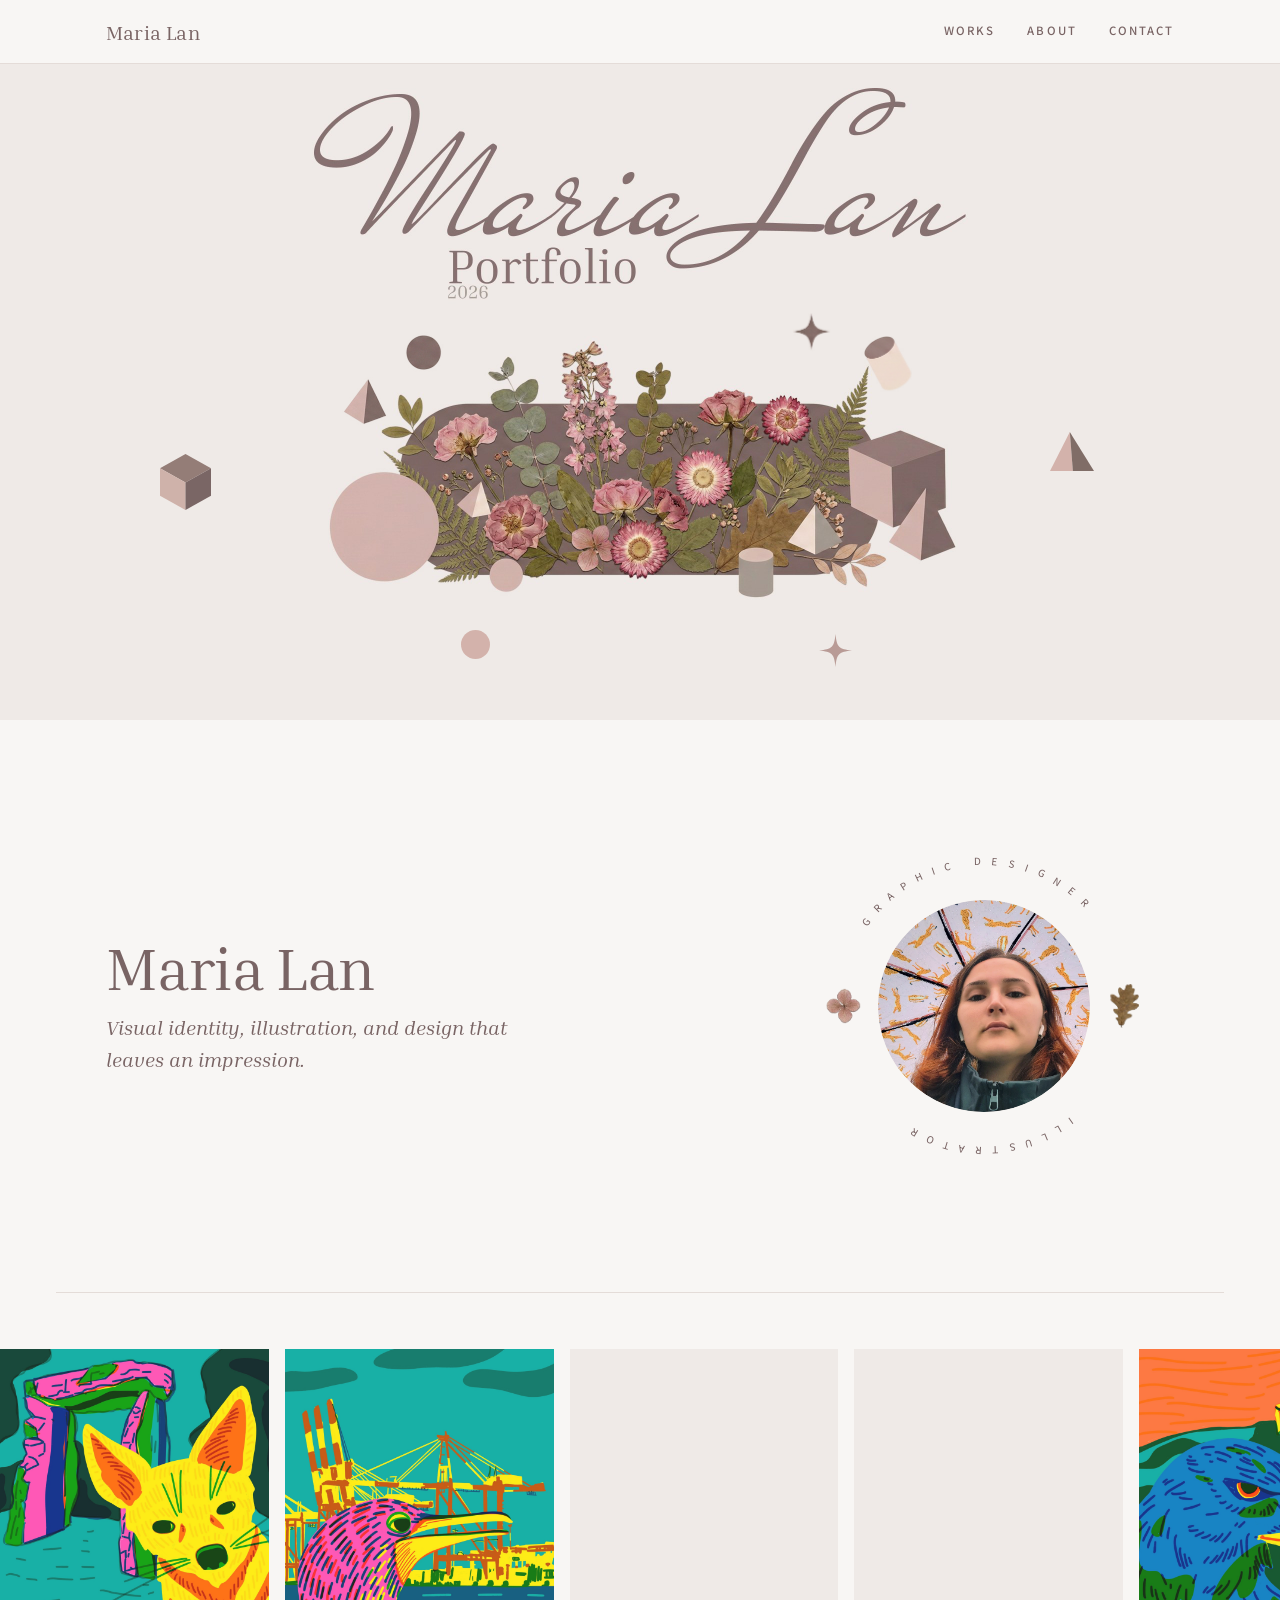
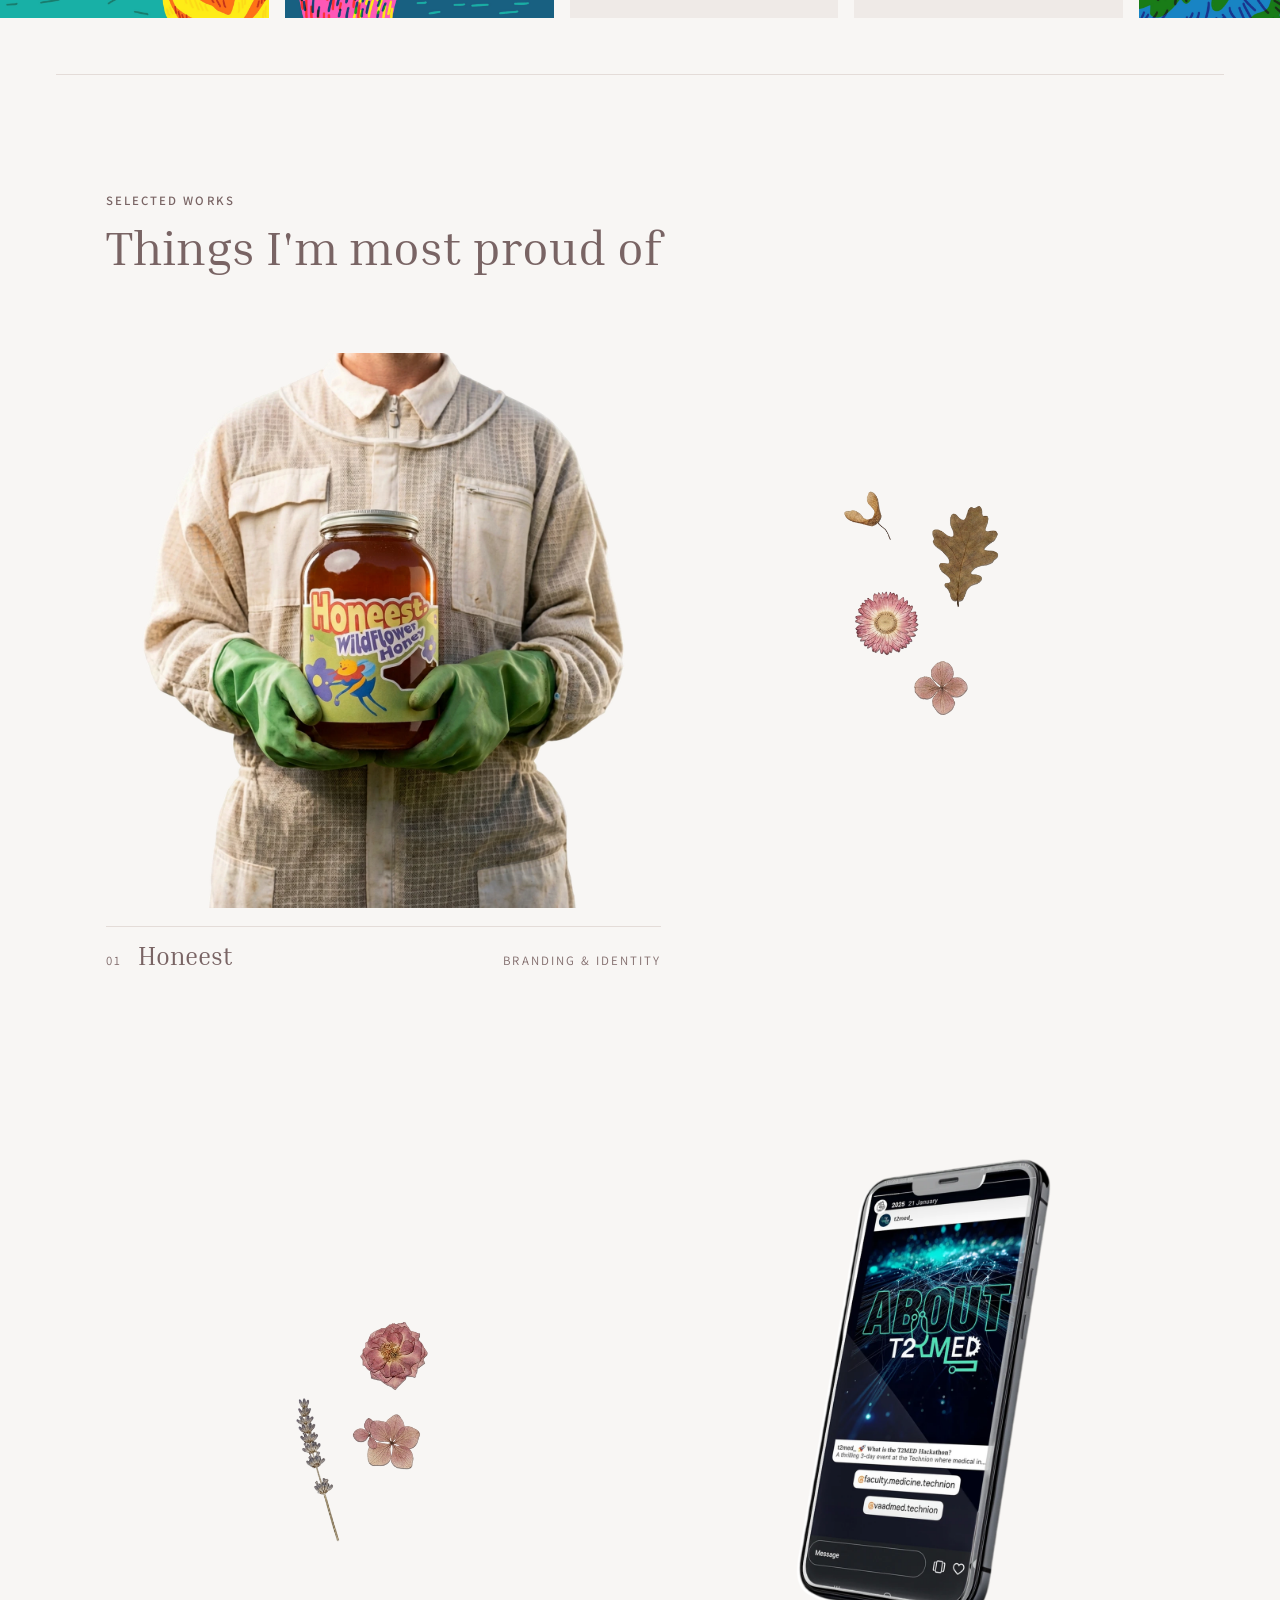
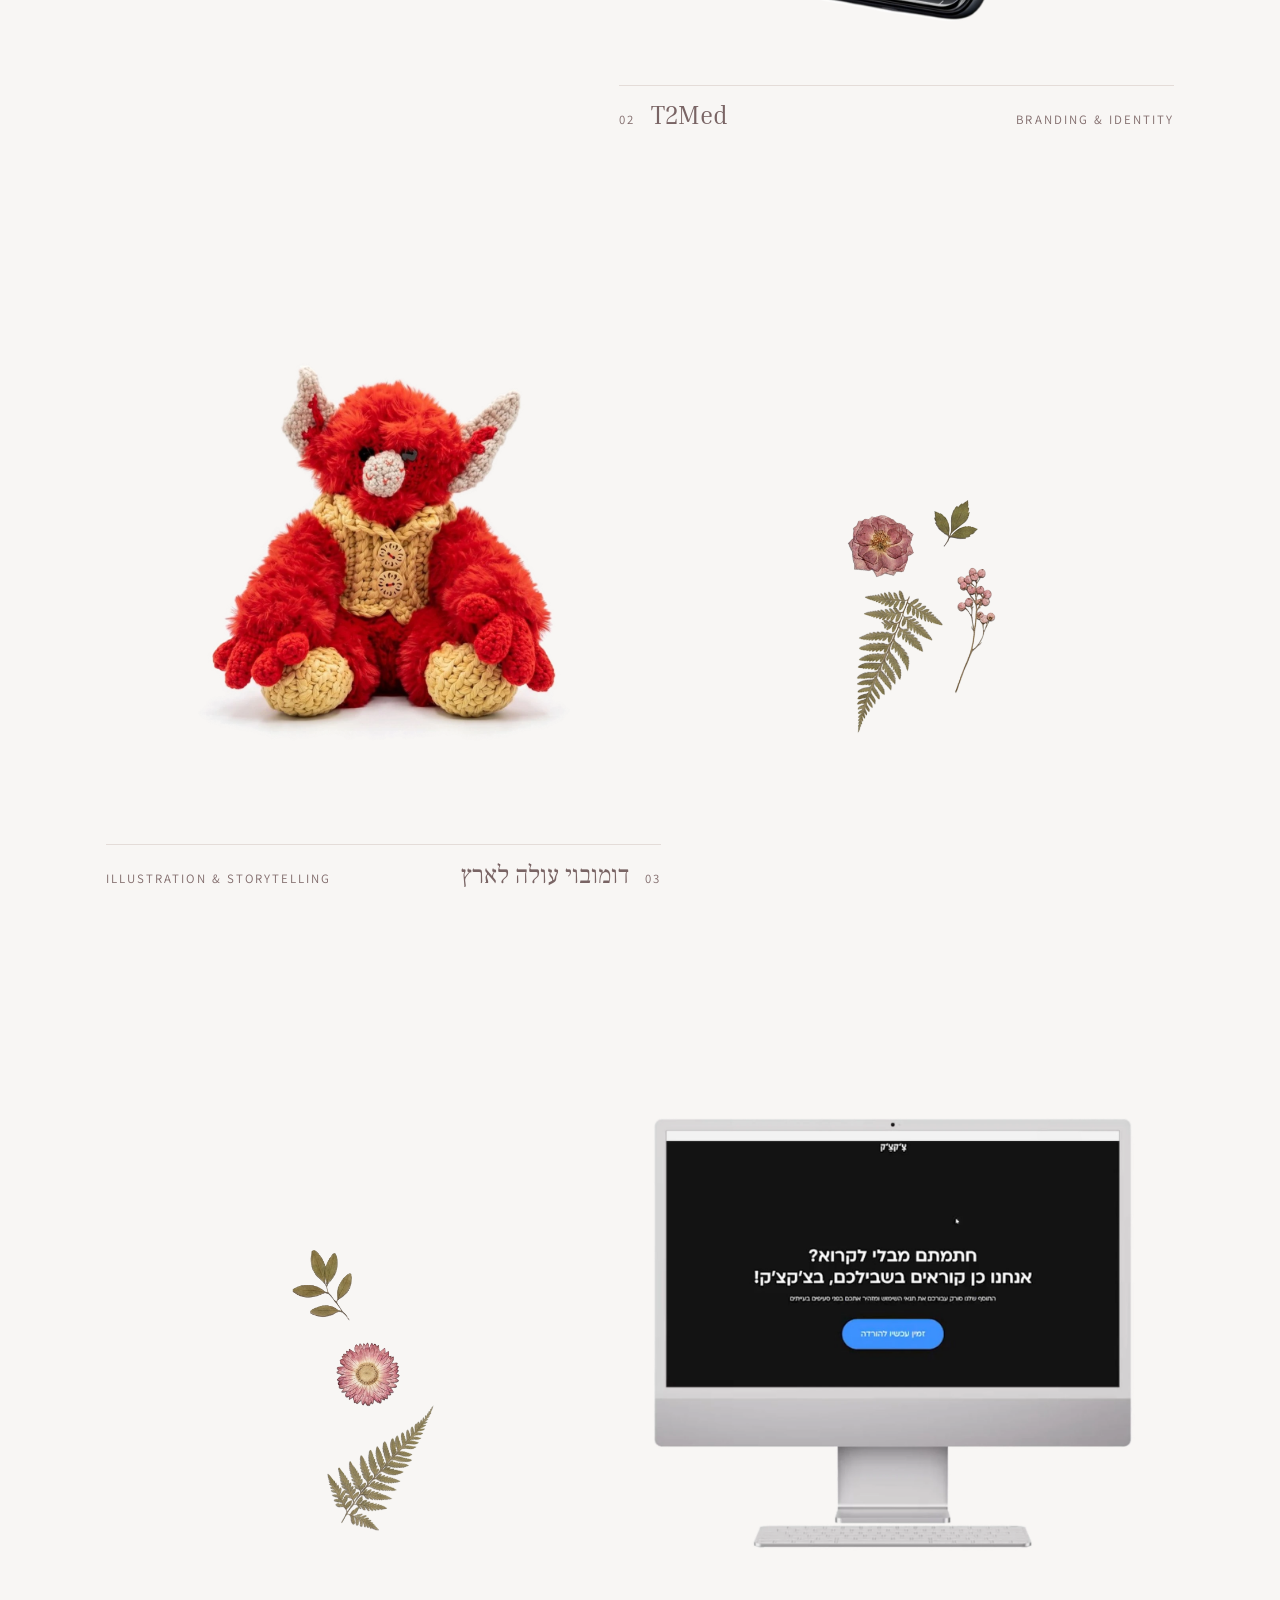
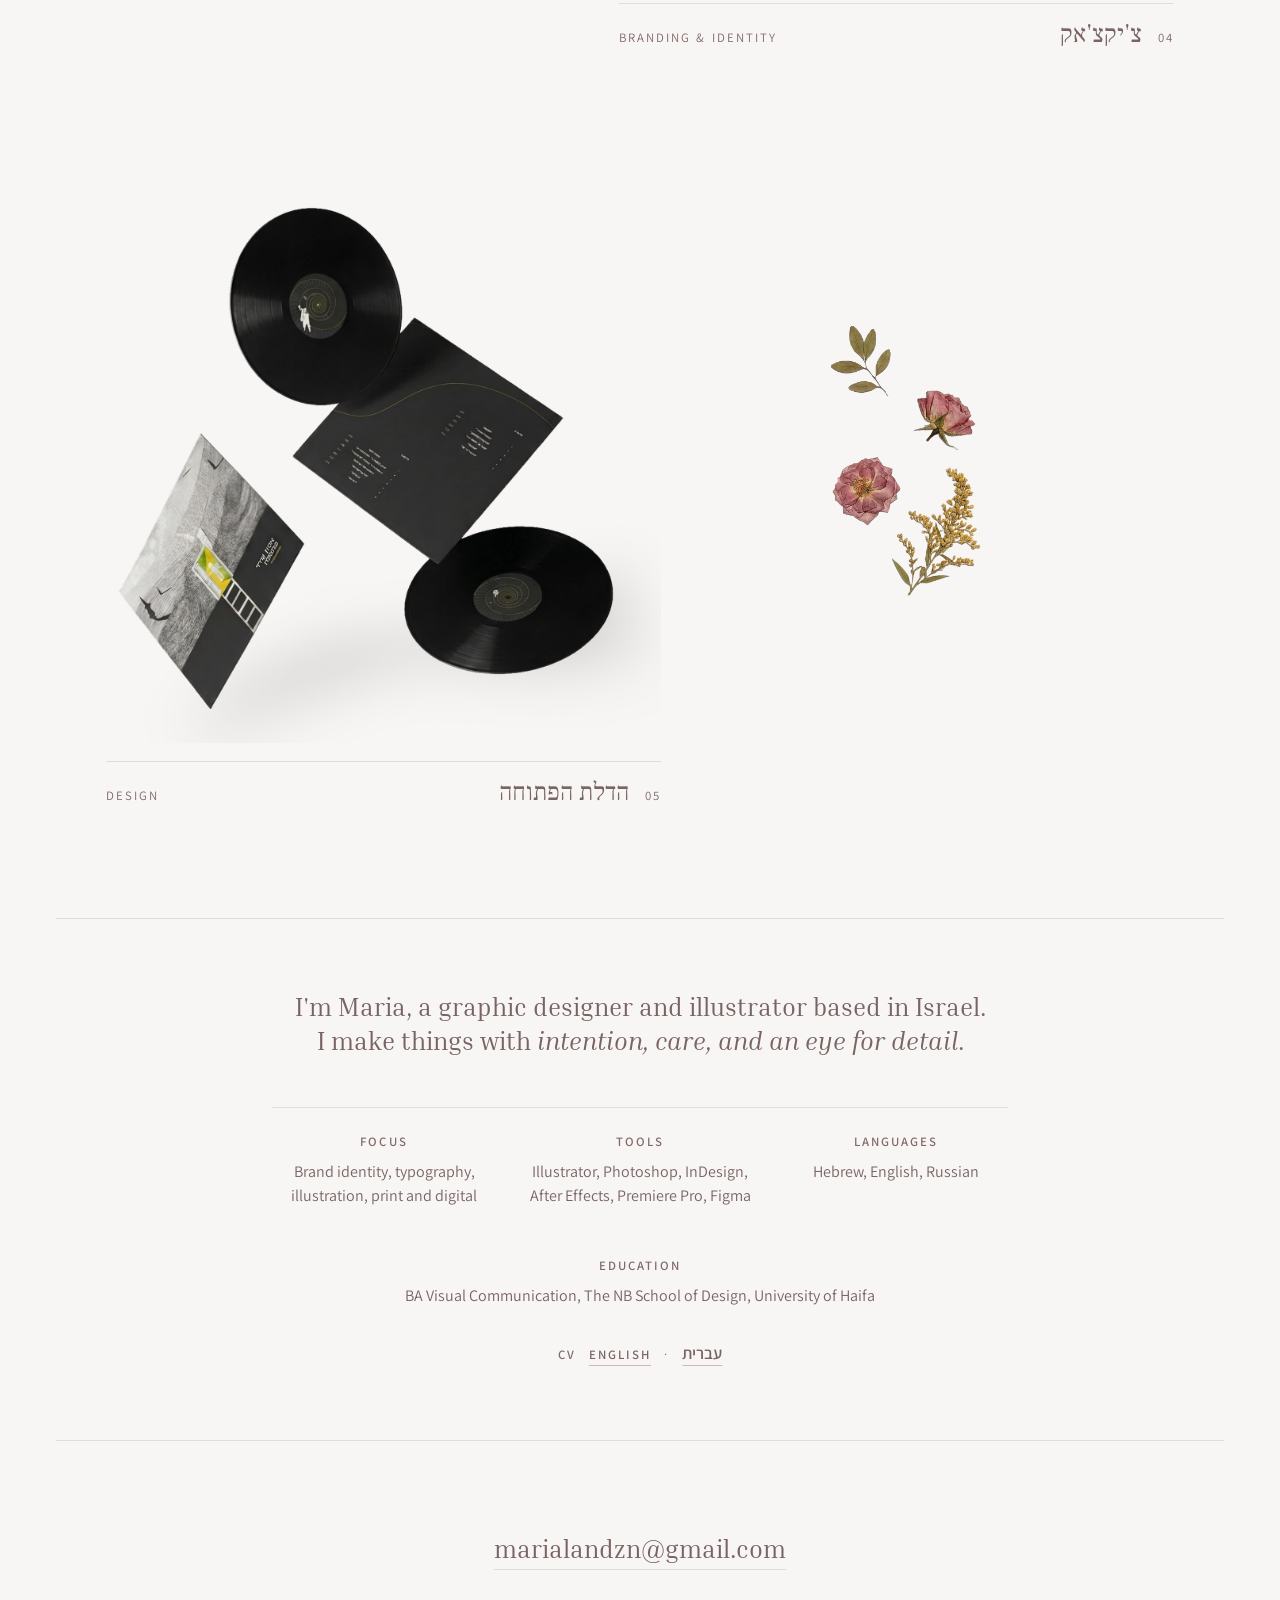
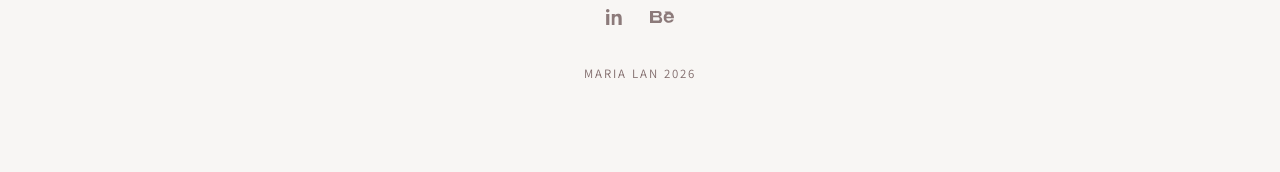
==== commit e54d8592: "Put the beekeeper back on the Honeest card Reverts the soap photograph. Nothing else in the project " ====
--- a/index.html
+++ b/index.html
@@ -155,7 +155,7 @@
 
       <a href="projects/honeest.html" class="work work--left reveal">
         <figure class="work__frame">
-          <img src="assets/projects/honeest/cover.webp" width="1400" height="1400" alt="A hand holding a stack of Honeest soaps tied with twine" />
+          <img src="assets/projects/honeest/cover.webp" width="1400" height="1400" alt="A beekeeper holding a jar of Honeest wildflower honey" />
         </figure>
         <div class="work__meta">
           <span class="work__index">01</span>
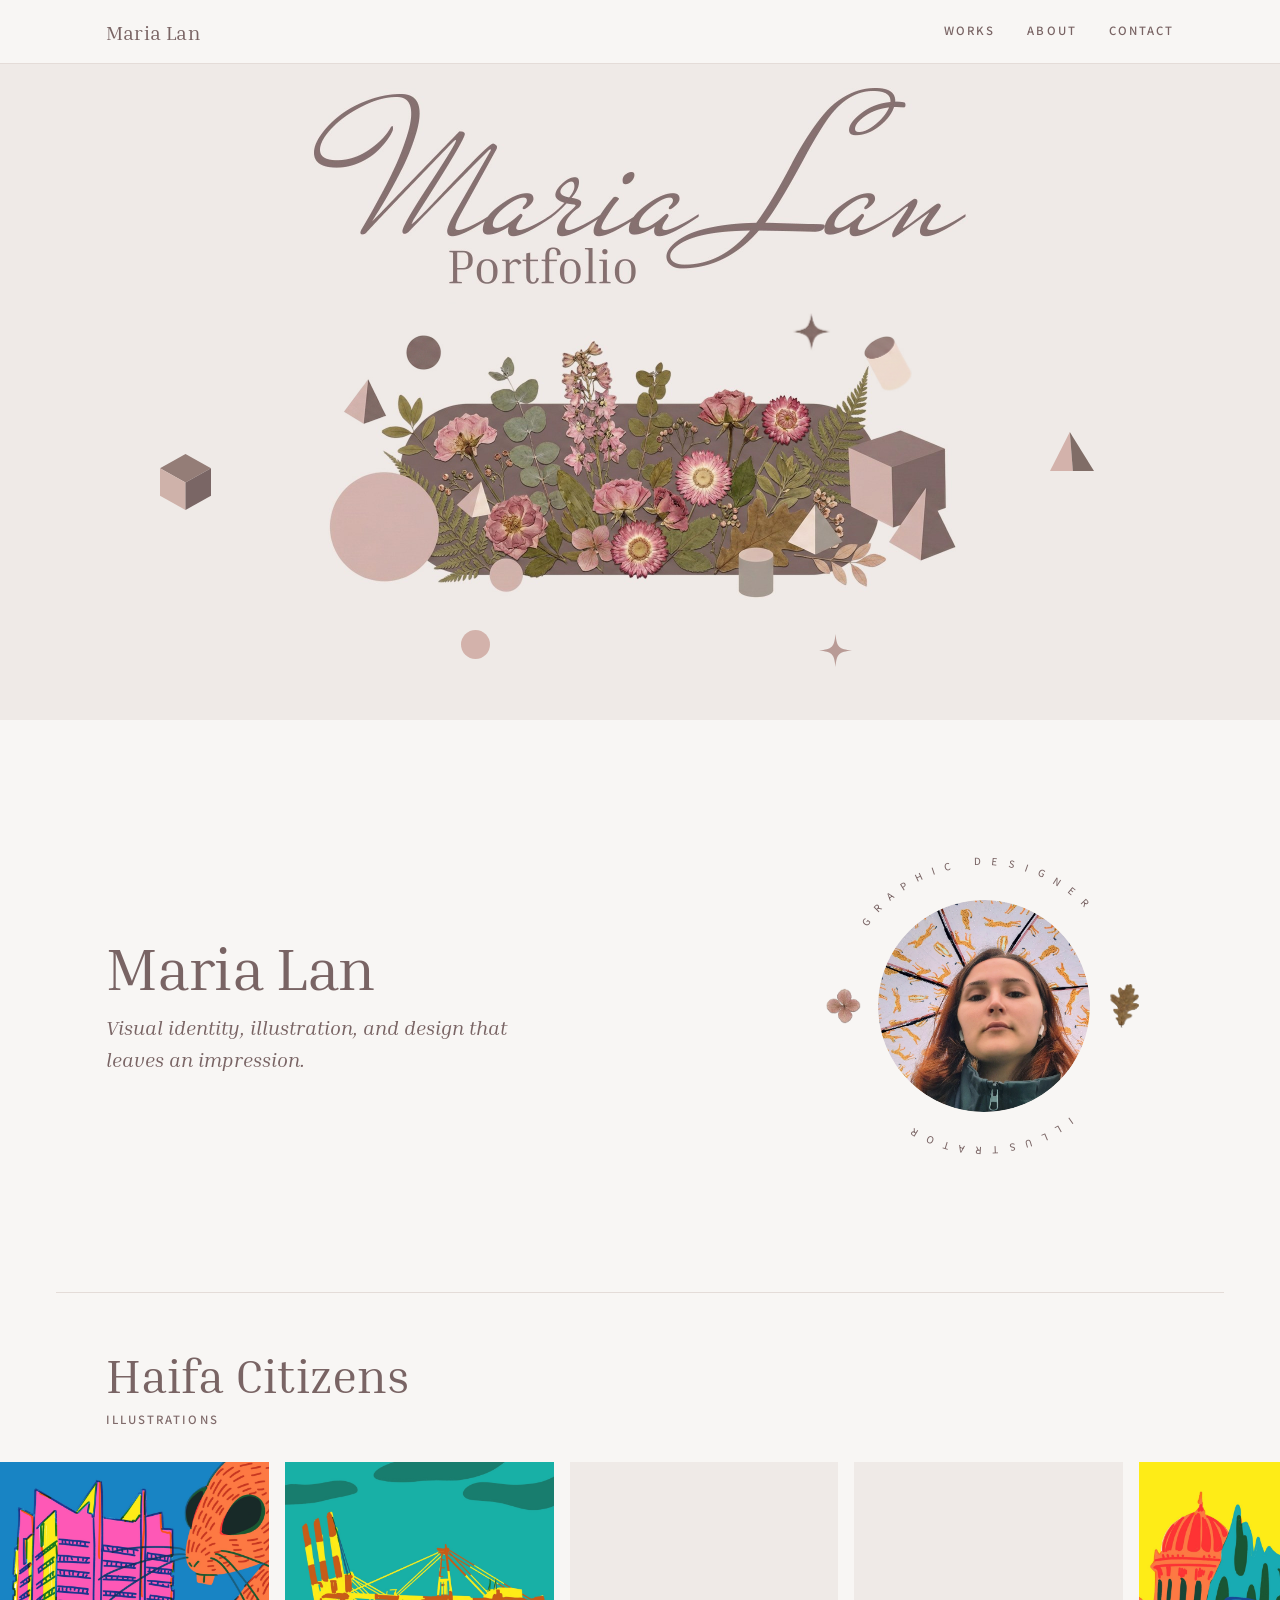
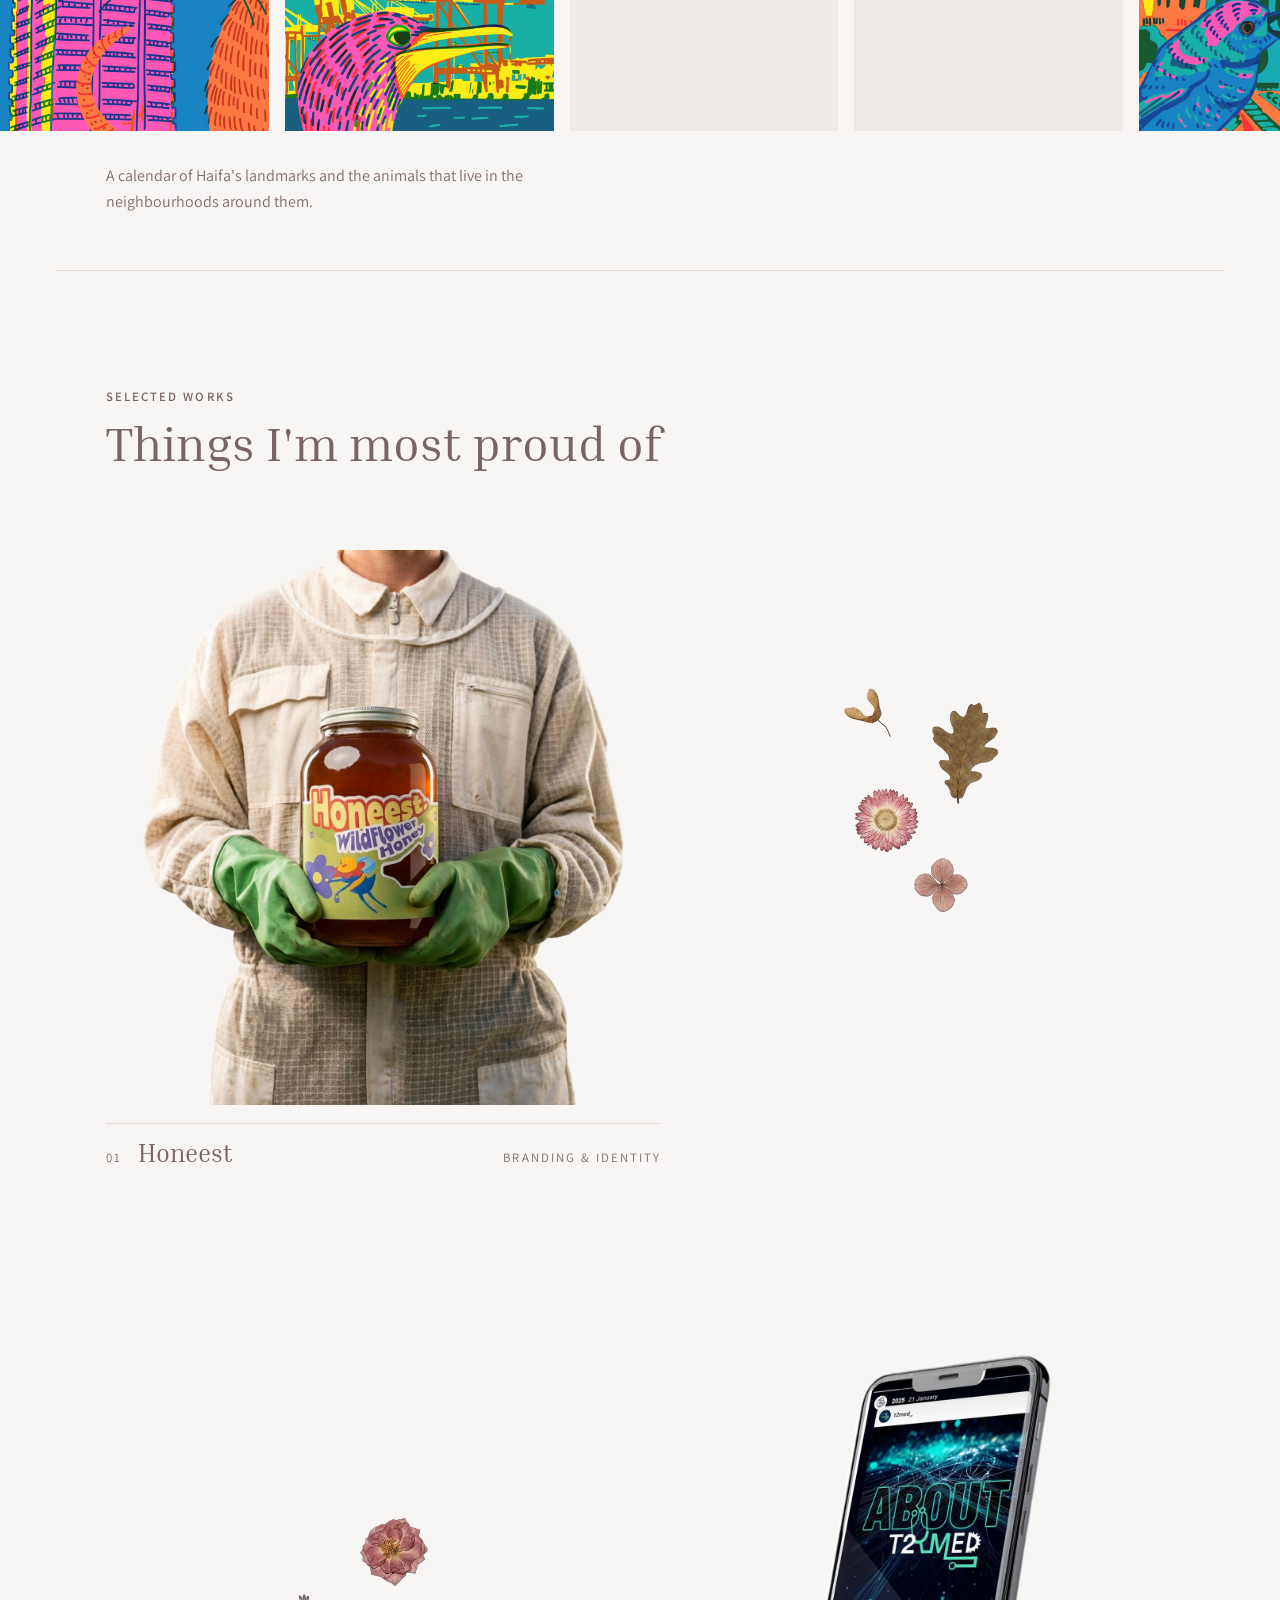
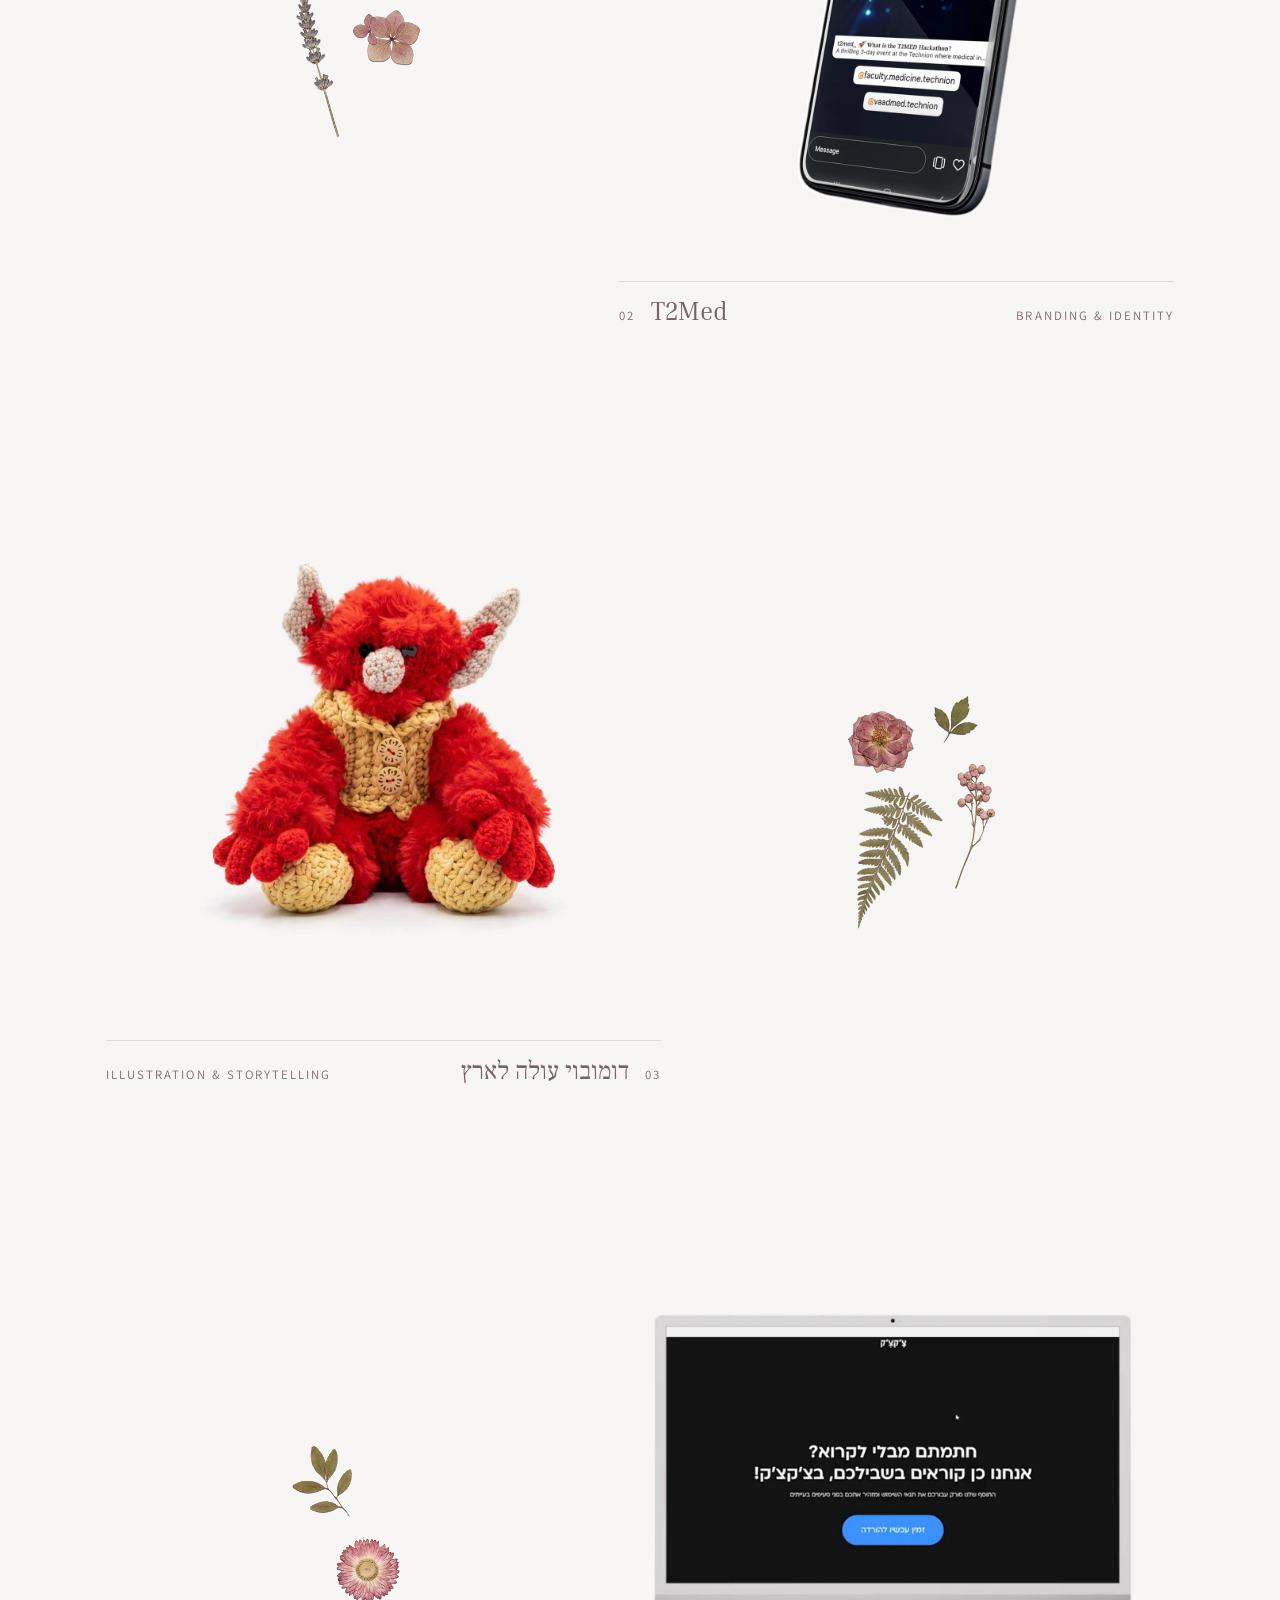
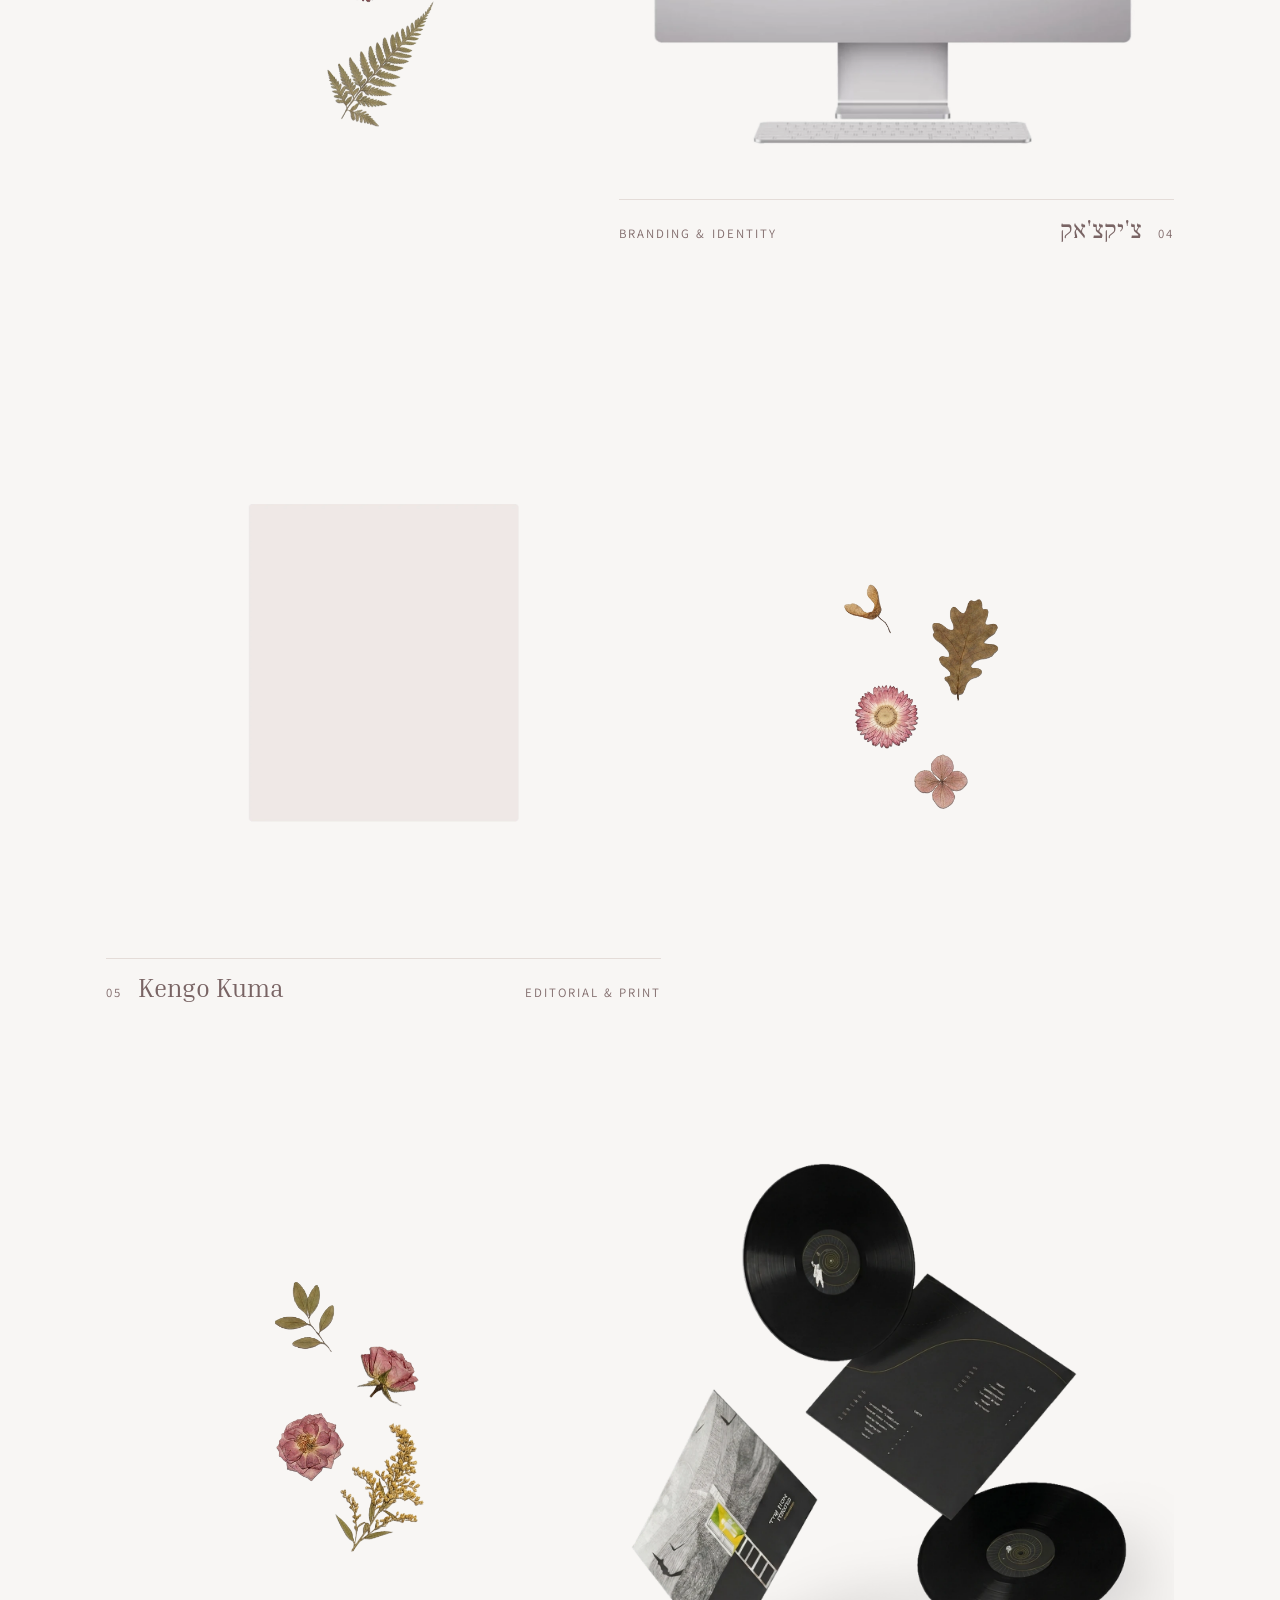
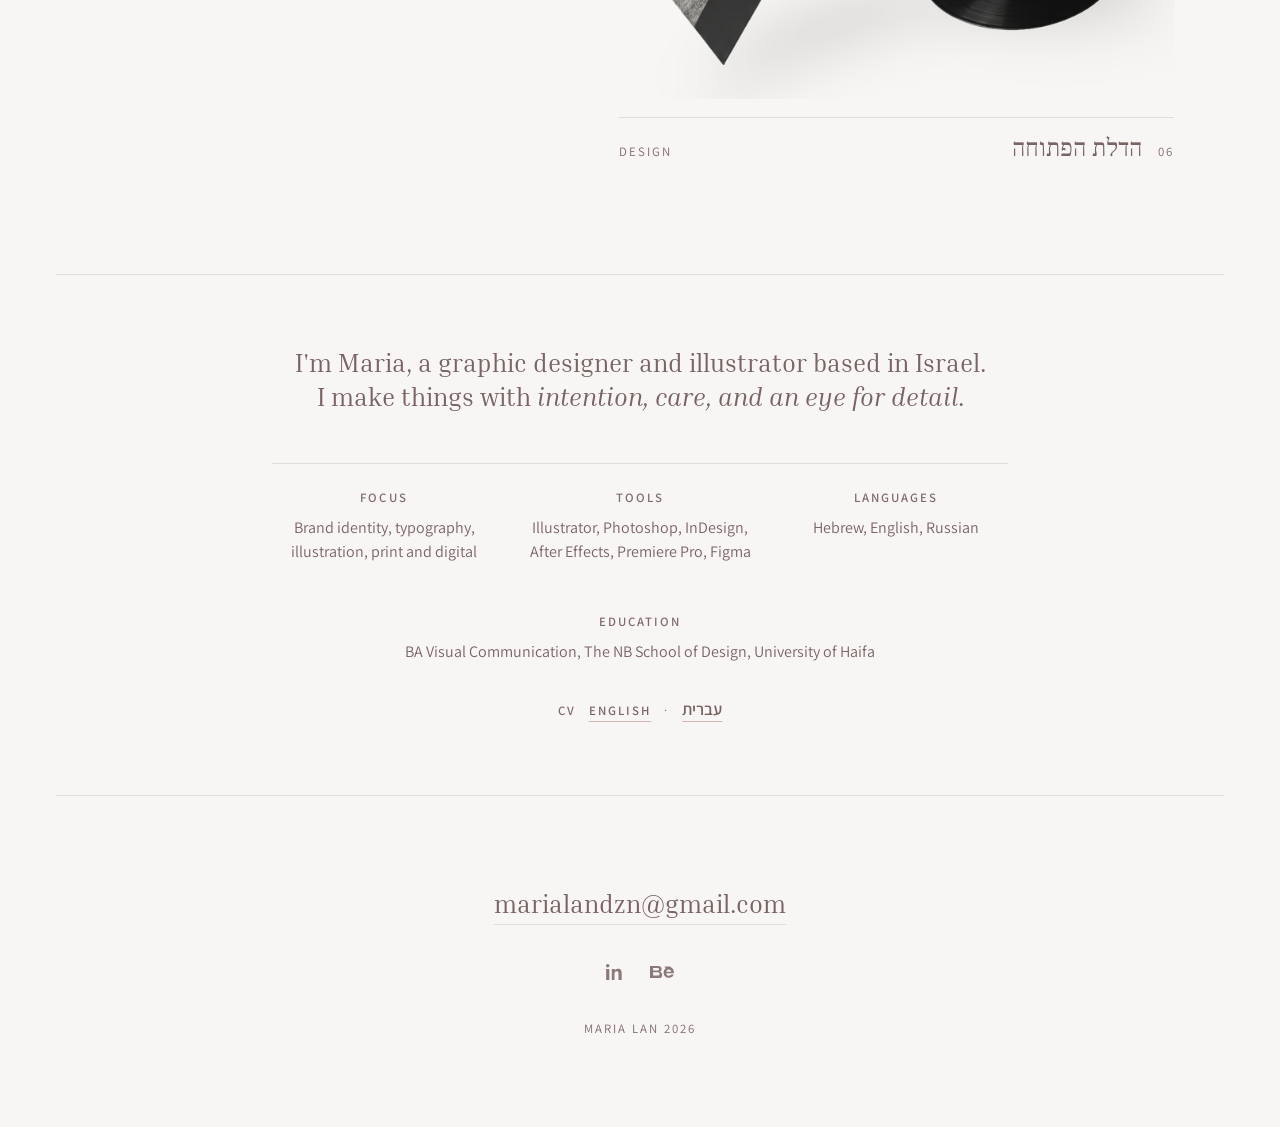
==== commit 153f461c: "Add Kengo Kuma, title the carousel, credit the crocheted doll, drop the year from the banner Carouse" ====
--- a/index.html
+++ b/index.html
@@ -28,7 +28,7 @@
     rel="stylesheet"
   />
 
-  <link rel="stylesheet" href="assets/styles.css?v=2a0956c8" />
+  <link rel="stylesheet" href="assets/styles.css?v=13b21c0f" />
 </head>
 
 <body>
@@ -52,12 +52,13 @@
   <section class="hero" id="hero">
     <div class="hero__stage">
       <!-- The artwork with its three loose shapes erased. They are layered
-           back on below so each can drift independently. The original
-           upload is kept untouched at assets/Frame 1.jpg. -->
+           back on below so each can drift independently. The year under
+           "Portfolio" was painted out too, so the banner does not date
+           itself. The original upload is kept untouched at assets/Frame 1.jpg. -->
       <img
         class="hero__img"
         src="assets/hero-base.jpg"
-        alt="Maria Lan Portfolio 2026: a pressed-flower composition"
+        alt="Maria Lan Portfolio: a pressed-flower composition"
       />
 
       <!-- Lifted from the artwork, pinned back at their exact positions -->
@@ -117,7 +118,12 @@
        3. AUTO-SCROLLING CAROUSEL
        JS duplicates the items to create a seamless infinite loop.
   ============================================================ -->
-  <section class="carousel" aria-label="Selected imagery">
+  <section class="carousel" aria-labelledby="carouselTitle">
+    <div class="container carousel__head reveal">
+      <h2 class="carousel__title" id="carouselTitle">Haifa Citizens</h2>
+      <span class="label carousel__kicker">Illustrations</span>
+    </div>
+
     <div class="carousel__track" id="carouselTrack">
       <!-- Art lives in assets/carousel/. Order is shuffled on every load,
            so the sequence here does not matter. Add or remove freely.
@@ -137,12 +143,17 @@
       <div class="carousel__item" style="aspect-ratio: 1800 / 1800;"><img src="assets/carousel/art-11.jpg" alt="Animal before pink towers" loading="lazy" decoding="async" /></div>
       <div class="carousel__item" style="aspect-ratio: 1800 / 1800;"><img src="assets/carousel/art-12.jpg" alt="Fox before a stone arch" loading="lazy" decoding="async" /></div>
     </div>
+
+    <div class="container carousel__note reveal">
+      <p>A calendar of Haifa's landmarks and the animals that live in the
+         neighbourhoods around them.</p>
+    </div>
   </section>
 
   <hr class="hairline" />
 
   <!-- ============================================================
-       4. WORKS — five pieces, each with its own space
+       4. WORKS — six pieces, each with its own space
   ============================================================ -->
   <section class="works" id="works">
     <div class="container">
@@ -213,12 +224,27 @@
              loading="lazy" decoding="async" />
       </a>
 
-      <a href="projects/hadelet-haptucha.html" class="work work--left reveal">
+      <a href="projects/kengo-kuma.html" class="work work--left reveal">
+        <figure class="work__frame">
+          <img src="assets/projects/kengo-kuma/cover.webp" width="1400" height="1400" alt="The Kengo Kuma brochure, open" />
+        </figure>
+        <div class="work__meta">
+          <span class="work__index">05</span>
+          <h3 class="work__title" dir="auto">Kengo Kuma</h3>
+          <span class="work__tag">Editorial &amp; Print</span>
+        </div>
+        <!-- // Decorative sprig — fills the empty ground beside the piece -->
+        <img class="work__sprig" style="--sprig-top: 52%;"
+             src="assets/p2.png" alt="" aria-hidden="true"
+             loading="lazy" decoding="async" />
+      </a>
+
+      <a href="projects/hadelet-haptucha.html" class="work work--right reveal">
         <figure class="work__frame">
           <img src="assets/projects/hadelet-haptucha/cover.webp" width="1400" height="1400" alt="The Open Door sleeve with two records" />
         </figure>
         <div class="work__meta" dir="rtl">
-          <span class="work__index">05</span>
+          <span class="work__index">06</span>
           <h3 class="work__title" lang="he" dir="auto">הדלת הפתוחה</h3>
           <span class="work__tag">Design</span>
         </div>
--- a/assets/styles.css
+++ b/assets/styles.css
@@ -406,6 +406,22 @@
   padding-block: clamp(2rem, 5vw, 3.5rem);
   overflow: hidden;
 }
+/* The strip needed saying what it is. The name leads and the medium sits
+   under it, the reverse of the works heading above, because here the title
+   is the subject and the medium is the aside. */
+.carousel__head { margin-bottom: clamp(1.25rem, 3vw, 2rem); }
+.carousel__title {
+  font-family: var(--serif);
+  font-weight: 400;
+  font-size: var(--display-sm);
+  line-height: 1.1;
+}
+.carousel__kicker { display: block; color: var(--ink-soft); margin-top: var(--space-2xs); }
+.carousel__note {
+  margin-top: clamp(1.25rem, 3vw, 2rem);
+  color: var(--ink-soft);
+}
+.carousel__note p { max-width: 58ch; }
 .carousel__track {
   display: flex;
   gap: 1rem;
@@ -933,6 +949,30 @@
 .project-body p + p { margin-top: 1.1rem; }
 .project-body__text { max-width: 62ch; }
 
+/* A project whose pictures have not been uploaded yet has no rail, and the
+   second column would then be an empty half-page beside the writing: the
+   very hole the rail exists to fill. With no rail, the two languages sit
+   side by side and use the width between them instead. As soon as pictures
+   arrive and a rail is added, both rules stop applying on their own. */
+.project-body:not(:has(.project-body__rail)) {
+  grid-template-columns: minmax(0, 1fr);
+}
+@media (min-width: 901px) {
+  .project-body:not(:has(.project-body__rail)) .project-body__text {
+    max-width: none;
+    display: grid;
+    grid-template-columns: repeat(2, minmax(0, 1fr));
+    gap: clamp(2rem, 5vw, 4rem);
+  }
+  /* Side by side, the hairline that separated one language from the other
+     belongs between the columns, not above the second one. */
+  .project-body:not(:has(.project-body__rail)) .project-text + .project-text {
+    margin-top: 0;
+    padding-top: 0;
+    border-top: 0;
+  }
+}
+
 /* One picture beside the English, one beside the Hebrew: spread across the
    column rather than stacked at the top, so the rail runs the full height
    of the writing instead of trailing off halfway down it. */
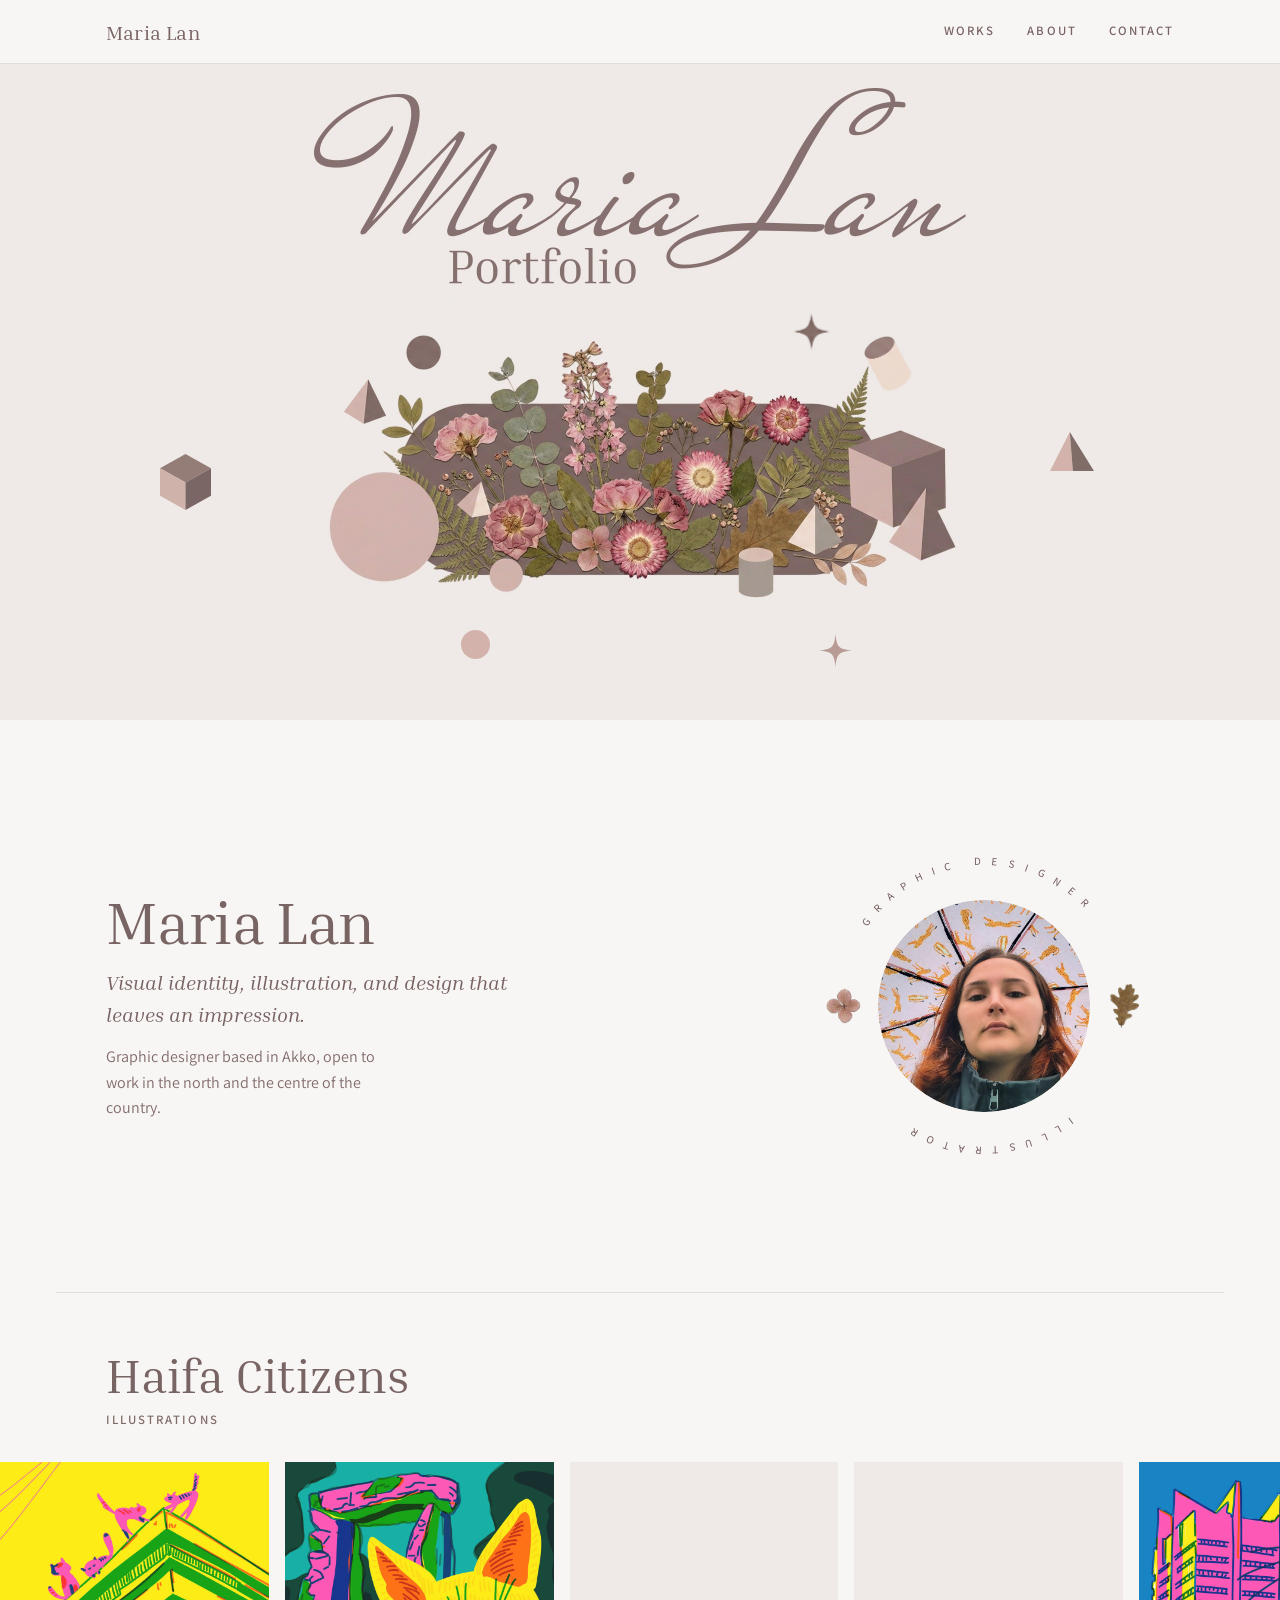
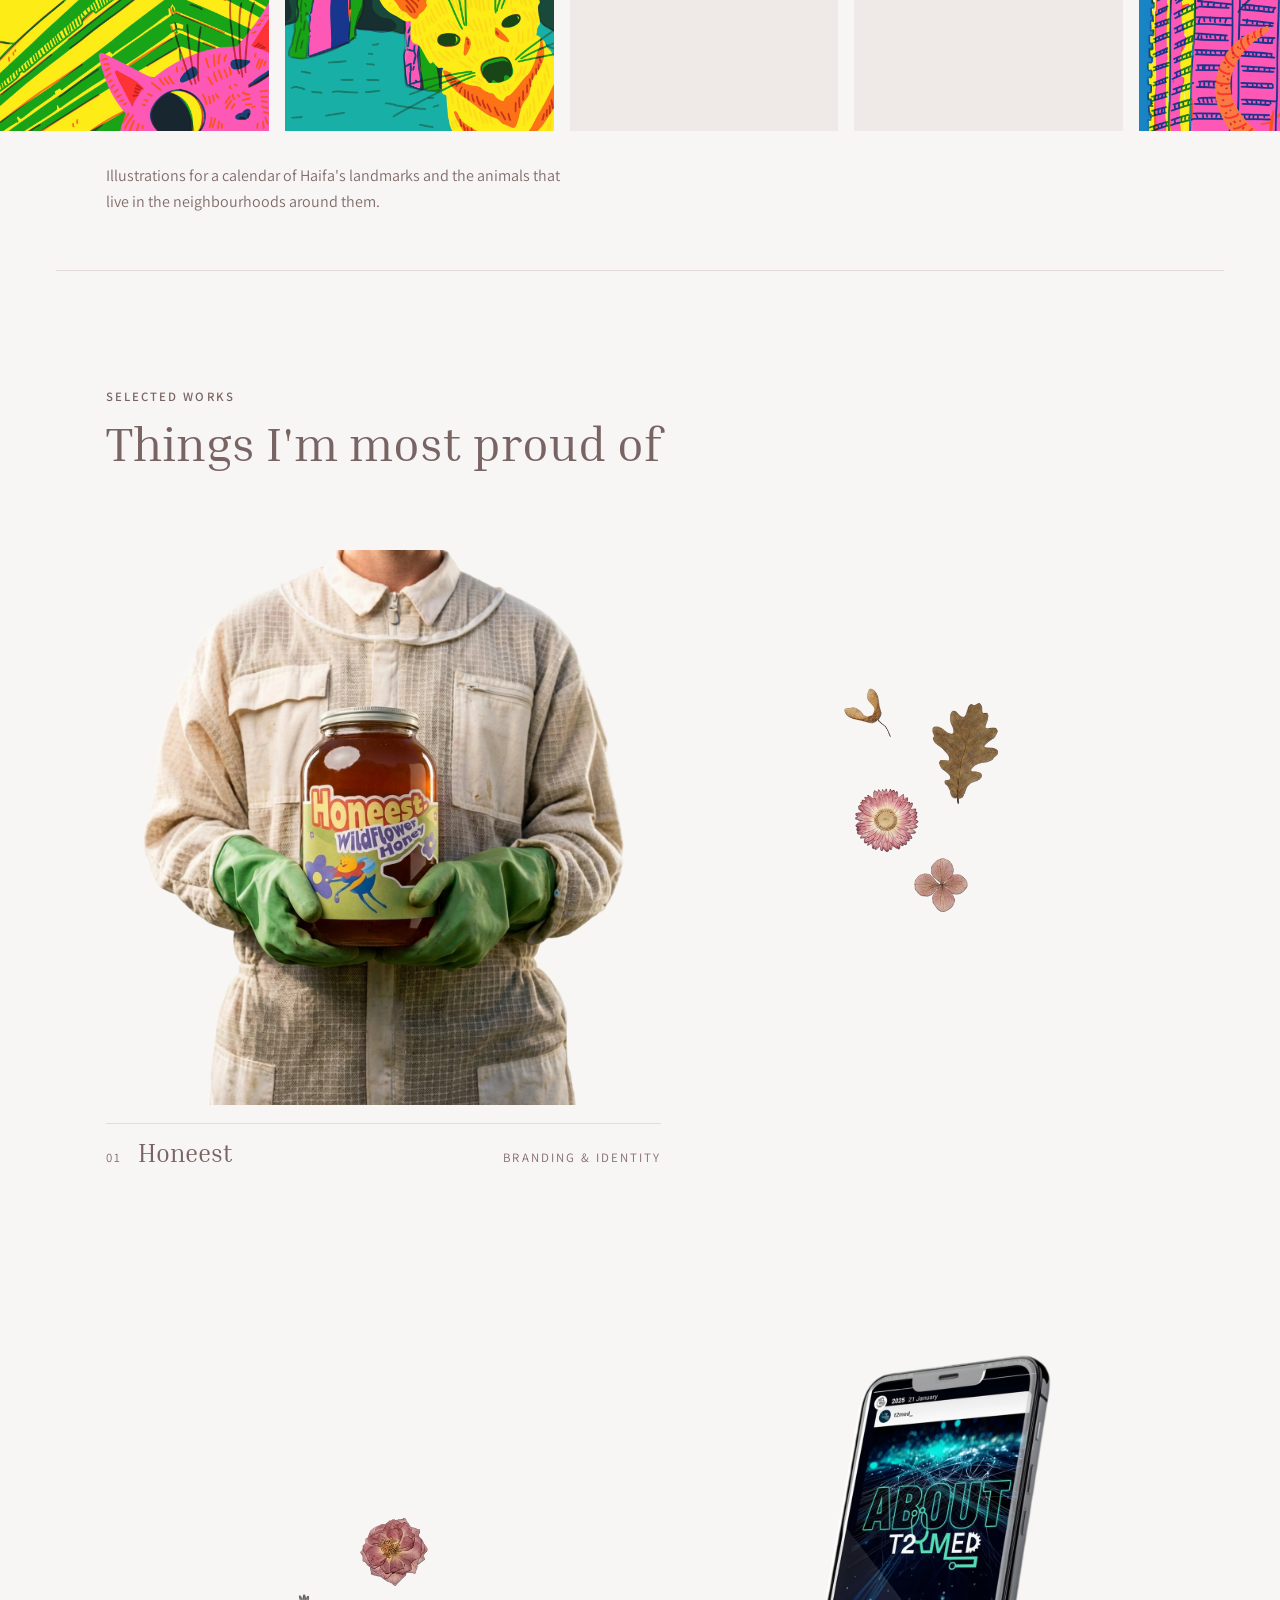
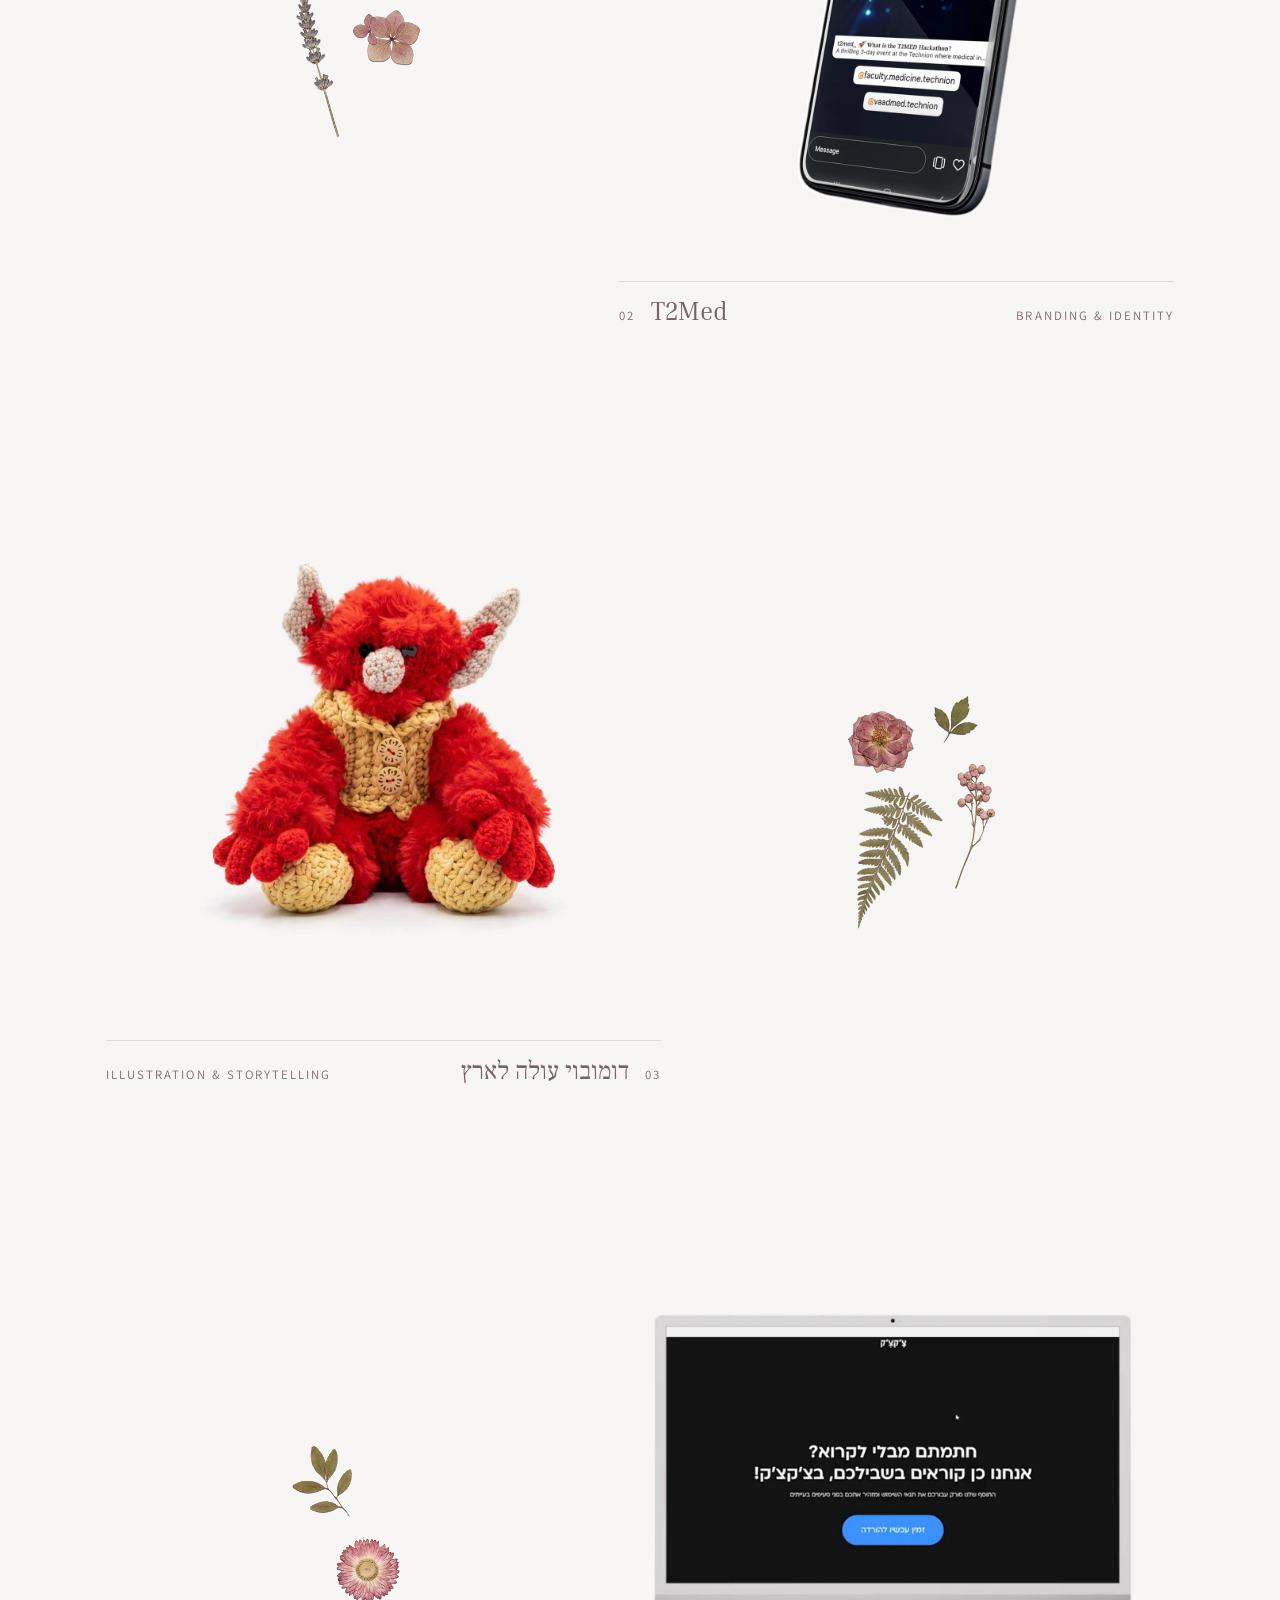
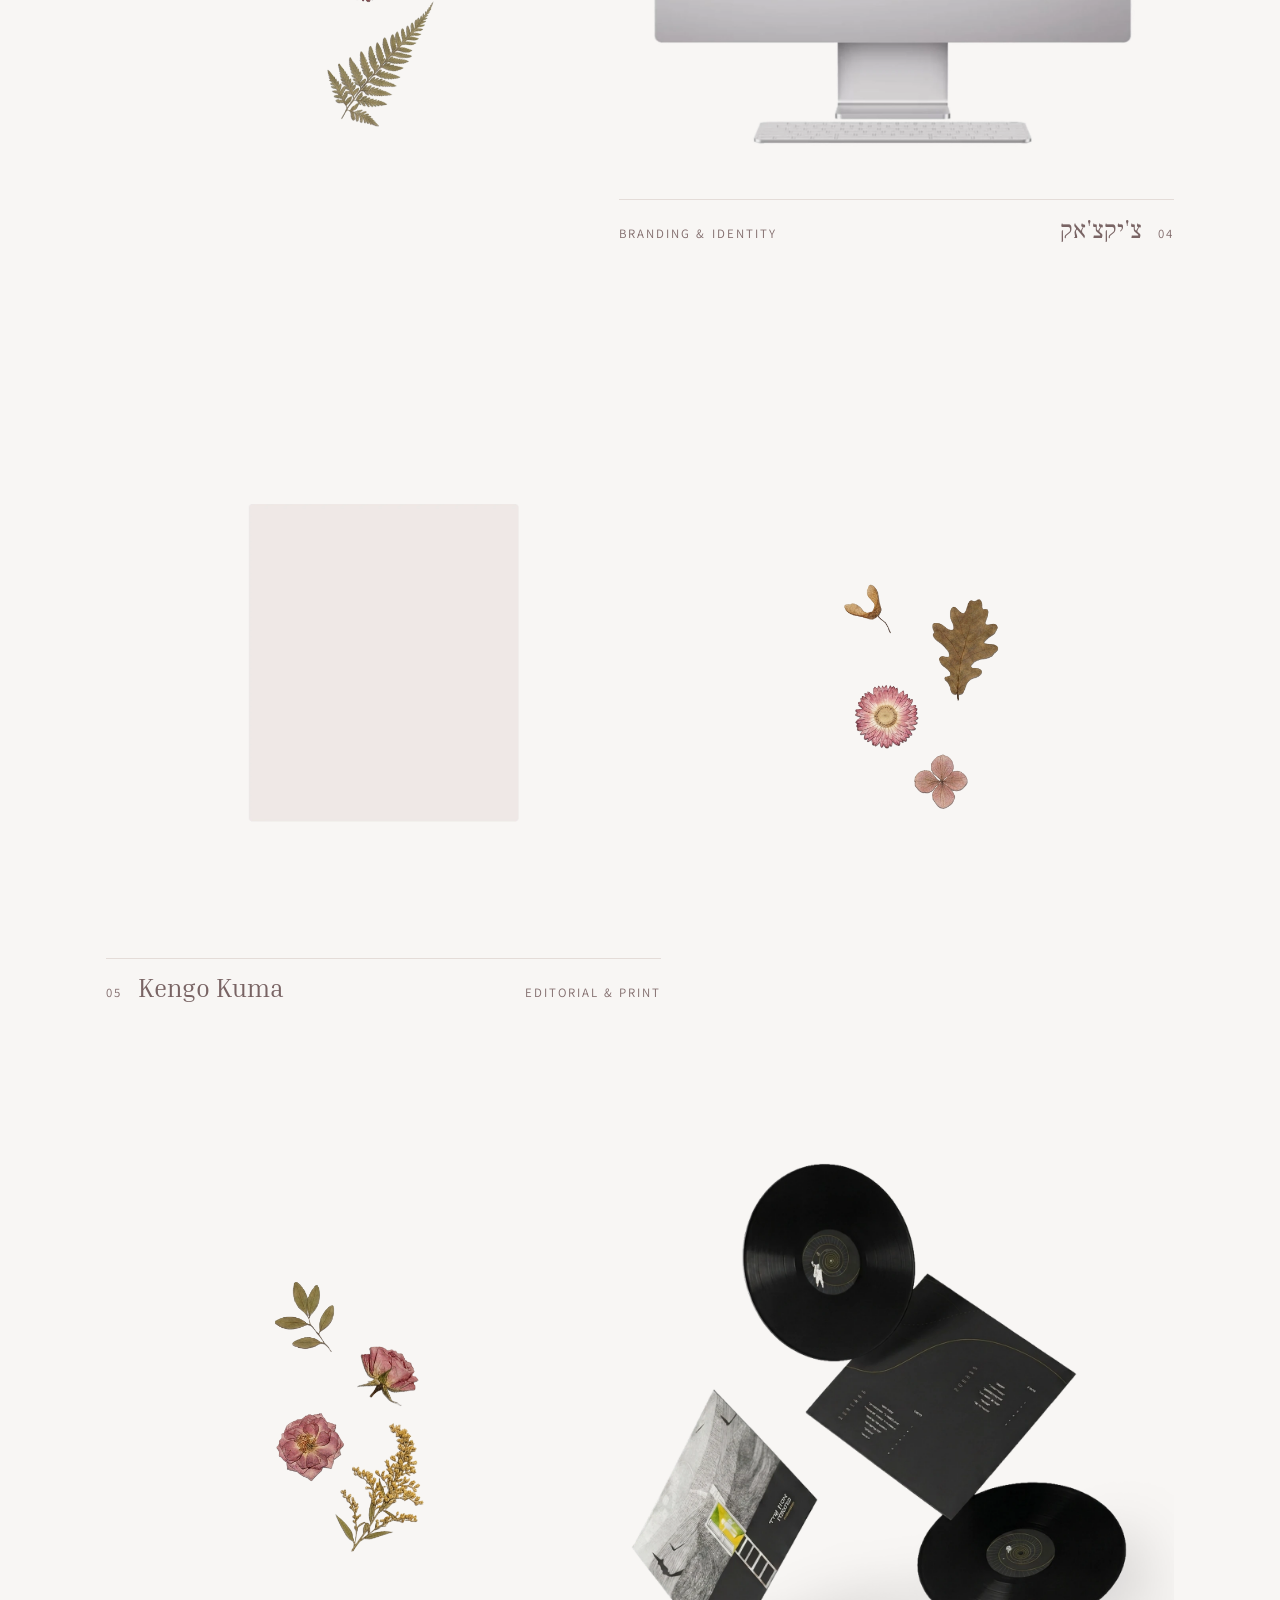
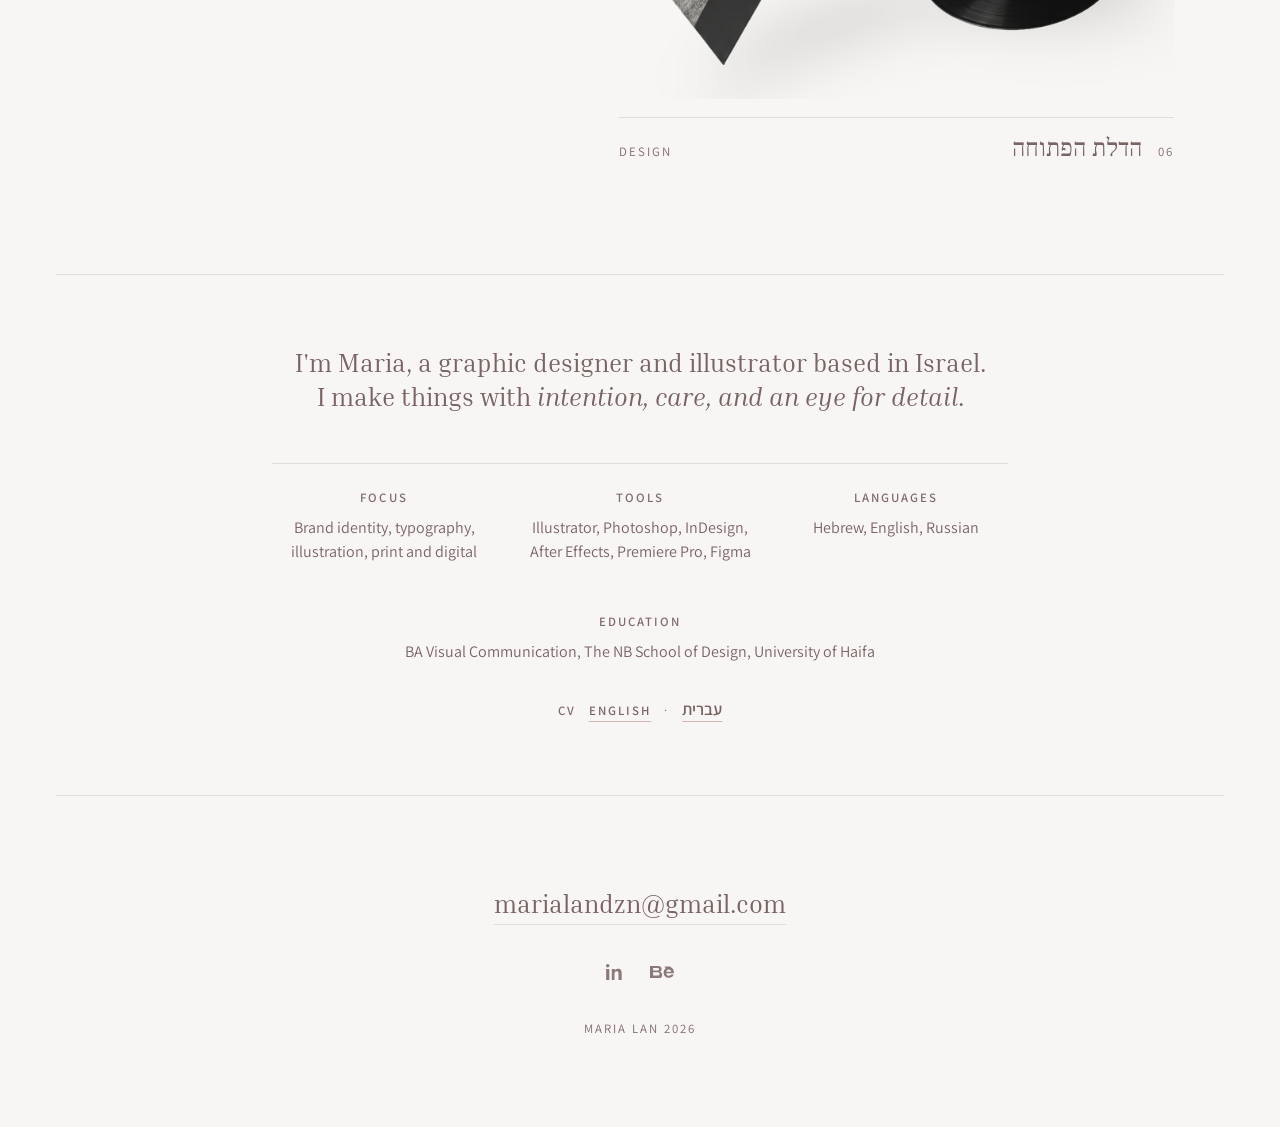
==== commit 7cf071f6: "Rewrite Kengo Kuma, name the city and availability, add link previews Carousel: the line under it sa" ====
--- a/index.html
+++ b/index.html
@@ -7,6 +7,27 @@
   <meta name="description" content="Portfolio of Maria Lan, graphic designer and illustrator. Visual identity, illustration, and design that leaves an impression." />
 
   <!-- ============================================================
+       LINK PREVIEW (Open Graph + Twitter)
+       Without these a link to the site arrives in WhatsApp, LinkedIn or
+       Slack as a bare URL. The card is a real 1200x630 file per page, so
+       no platform has to invent a crop of its own. Built by hand from the
+       header pictures; rebuild one by re-running the snippet in
+       assets/projects/README.md if a header changes.
+  ============================================================ -->
+  <meta property="og:type" content="website" />
+  <meta property="og:site_name" content="Maria Lan" />
+  <meta property="og:locale" content="en_US" />
+  <meta property="og:title" content="Maria Lan · Graphic Designer &amp; Illustrator" />
+  <meta property="og:description" content="Portfolio of Maria Lan, graphic designer and illustrator. Visual identity, illustration, and design that leaves an impression." />
+  <meta property="og:url" content="https://marialandzn.com/" />
+  <meta property="og:image" content="https://marialandzn.com/assets/og.jpg" />
+  <meta property="og:image:width" content="1200" />
+  <meta property="og:image:height" content="630" />
+  <meta property="og:image:alt" content="Maria Lan Portfolio: a pressed-flower composition" />
+  <meta name="twitter:card" content="summary_large_image" />
+  <link rel="canonical" href="https://marialandzn.com/" />
+
+  <!-- ============================================================
        FAVICON — one of the pressed flowers from the hero, cut out
        and squared. Relative paths, like every other asset here, so
        the site also works when served from a subfolder.
@@ -28,7 +49,7 @@
     rel="stylesheet"
   />
 
-  <link rel="stylesheet" href="assets/styles.css?v=13b21c0f" />
+  <link rel="stylesheet" href="assets/styles.css?v=0b12e63e" />
 </head>
 
 <body>
@@ -86,6 +107,13 @@
         <h1 class="intro__name">Maria Lan</h1>
         <p class="intro__tagline">
           Visual identity, illustration, and design that leaves an impression.
+        </p>
+        <!-- The practical line a recruiter is scanning for: what she is,
+             where she is, and where she will work. Plain sans, so it reads
+             as fact rather than as more of the italic tagline above it. -->
+        <p class="intro__where">
+          Graphic designer based in Akko, open to work in the north and the
+          centre of the country.
         </p>
       </div>
 
@@ -145,8 +173,8 @@
     </div>
 
     <div class="container carousel__note reveal">
-      <p>A calendar of Haifa's landmarks and the animals that live in the
-         neighbourhoods around them.</p>
+      <p>Illustrations for a calendar of Haifa's landmarks and the animals
+         that live in the neighbourhoods around them.</p>
     </div>
   </section>
 
--- a/assets/styles.css
+++ b/assets/styles.css
@@ -325,6 +325,15 @@
   font-size: var(--text-md);
   max-width: 34ch;
   margin-top: 0.85rem;
+}
+/* Where she is and what she is open to. Sans and quieter than the tagline,
+   because it is information rather than voice. */
+.intro__where {
+  font-family: var(--sans);
+  font-size: var(--text-sm);
+  color: var(--ink-soft);
+  max-width: 38ch;
+  margin-top: 0.9rem;
 }
 
 /* The badge is a ring of type turning around a still portrait. Only the
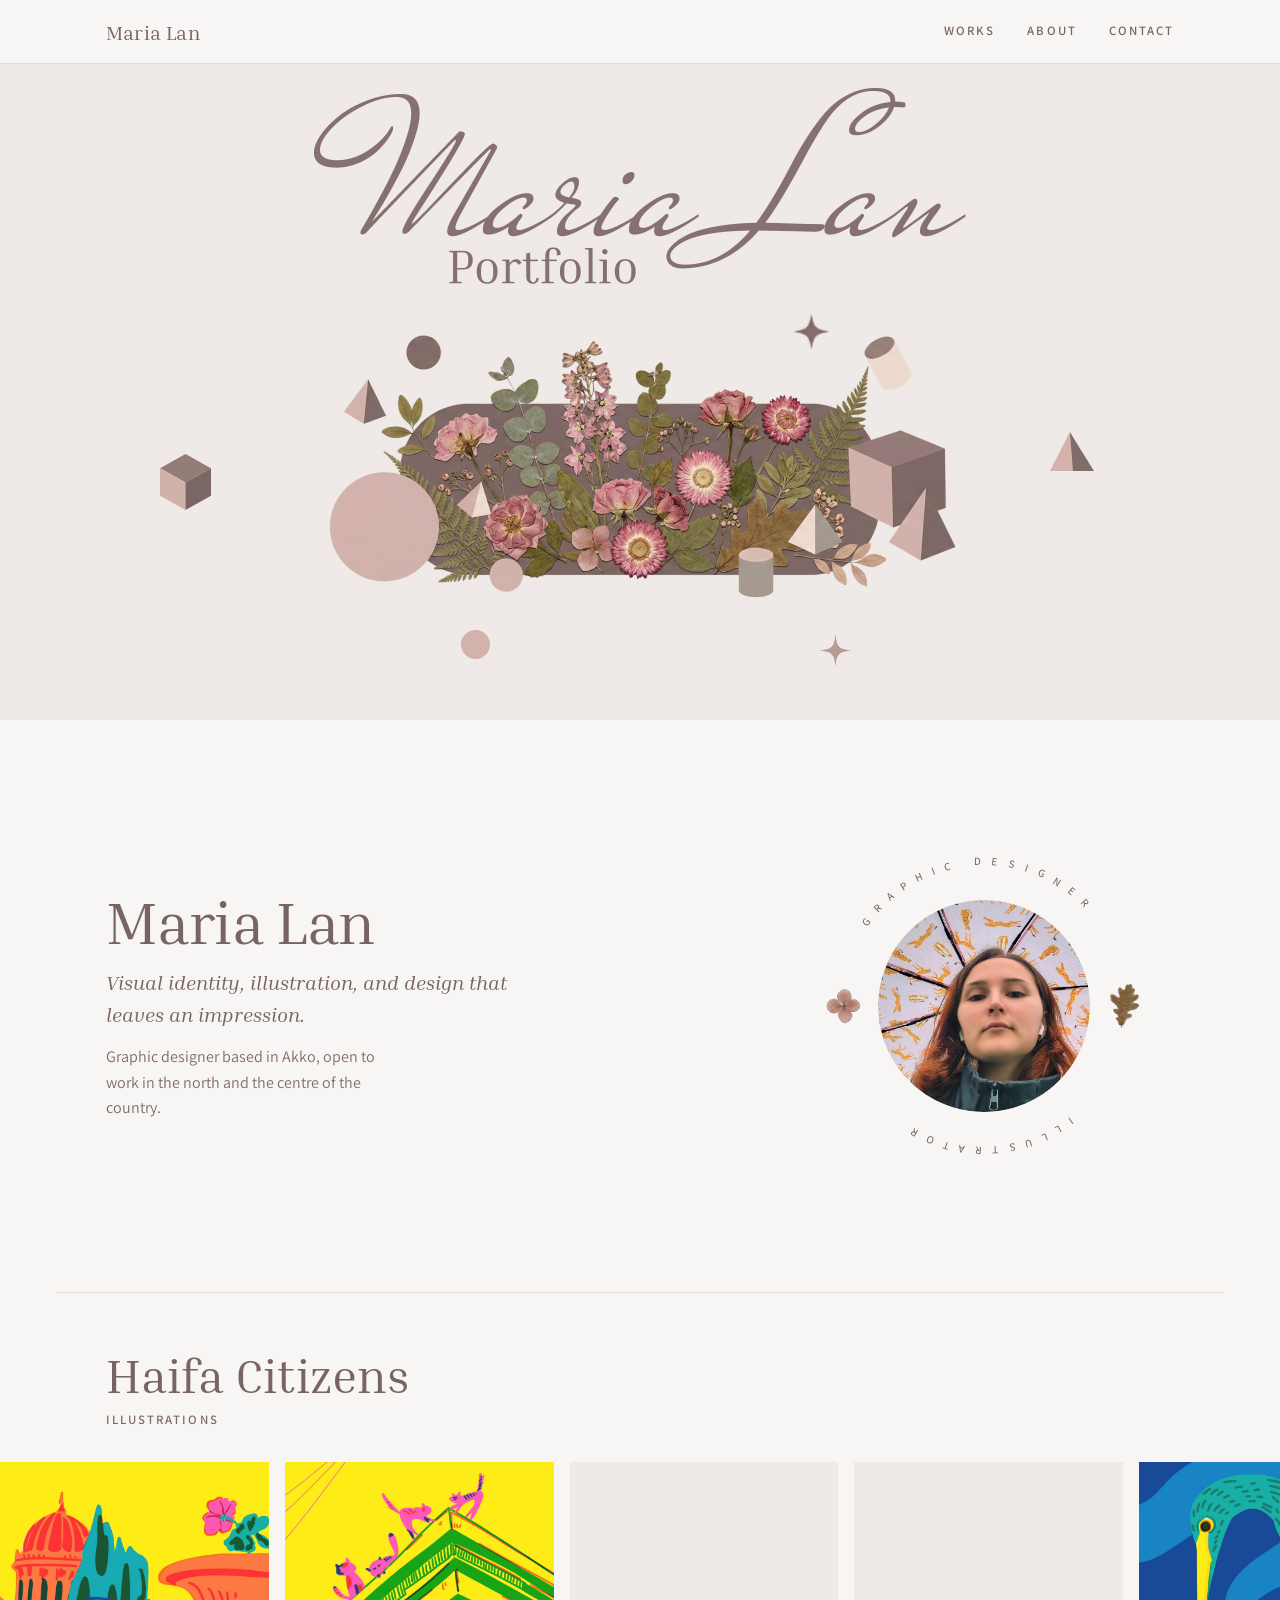
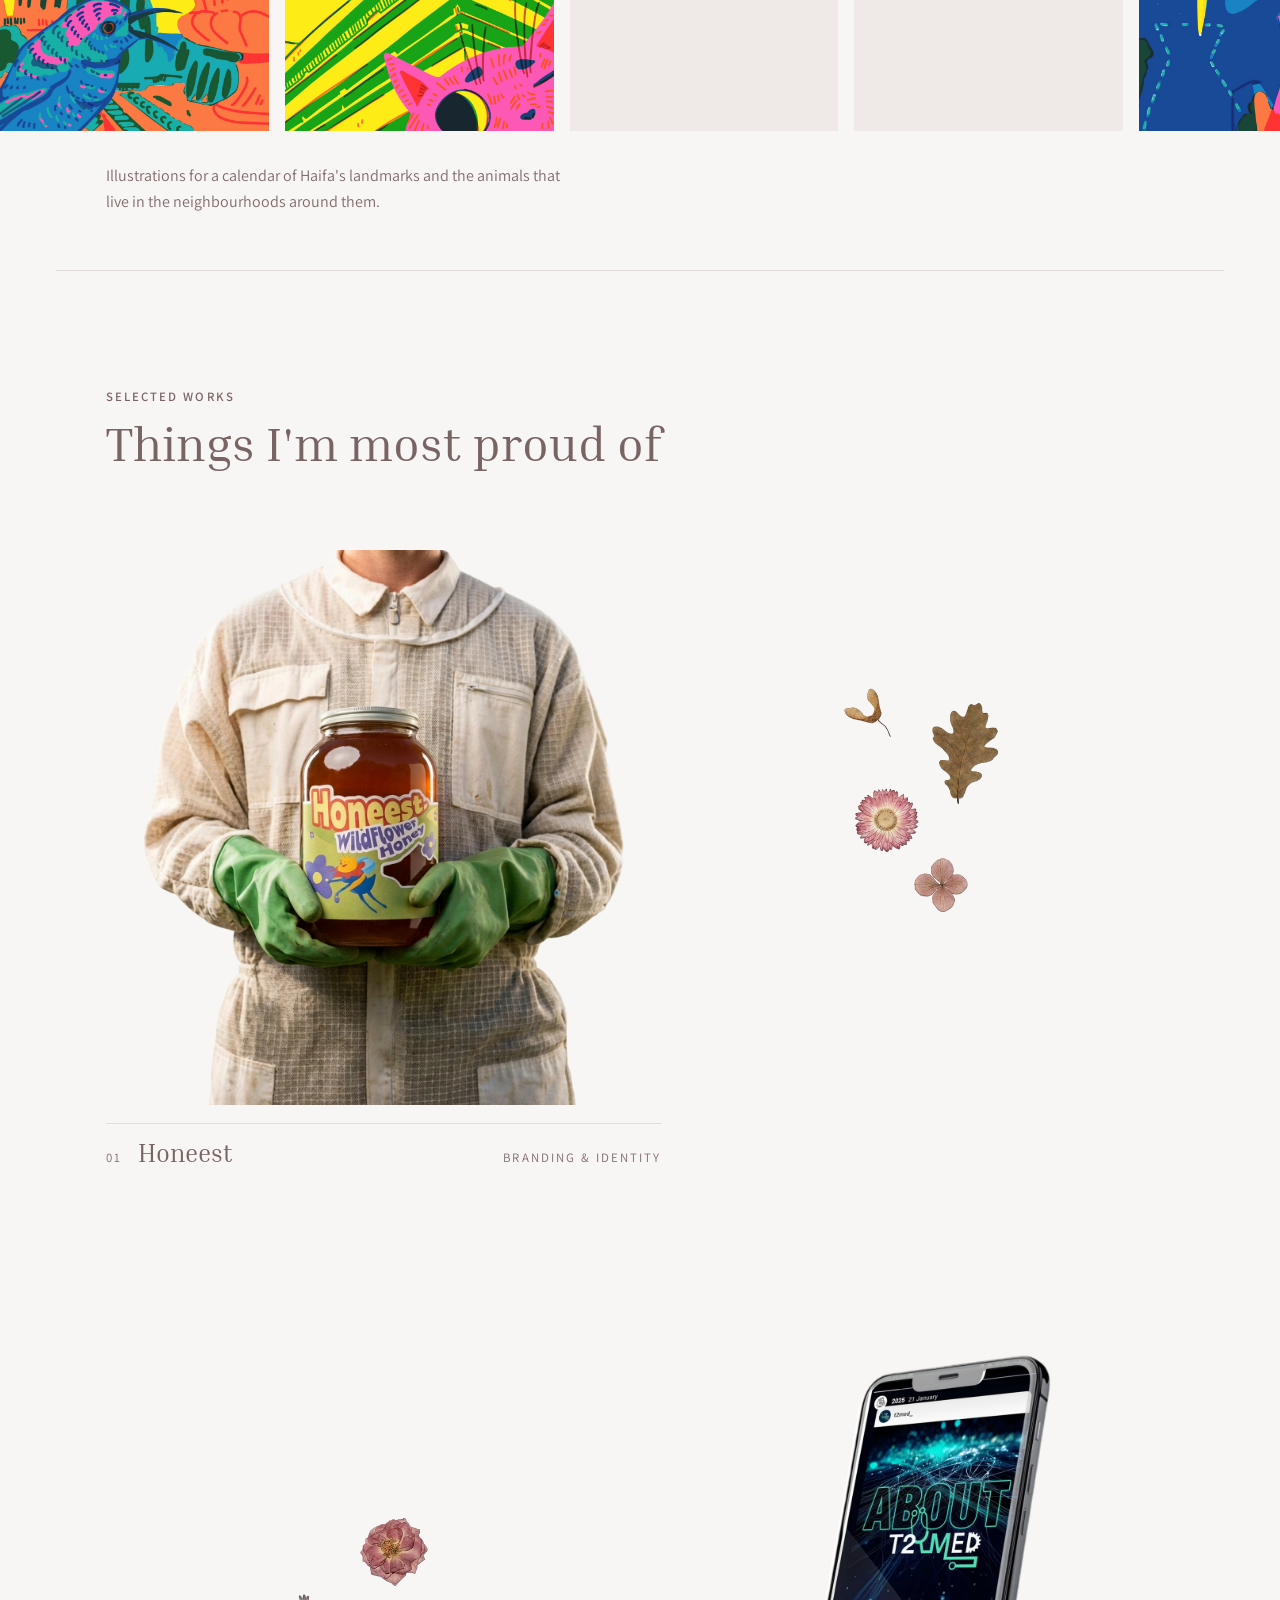
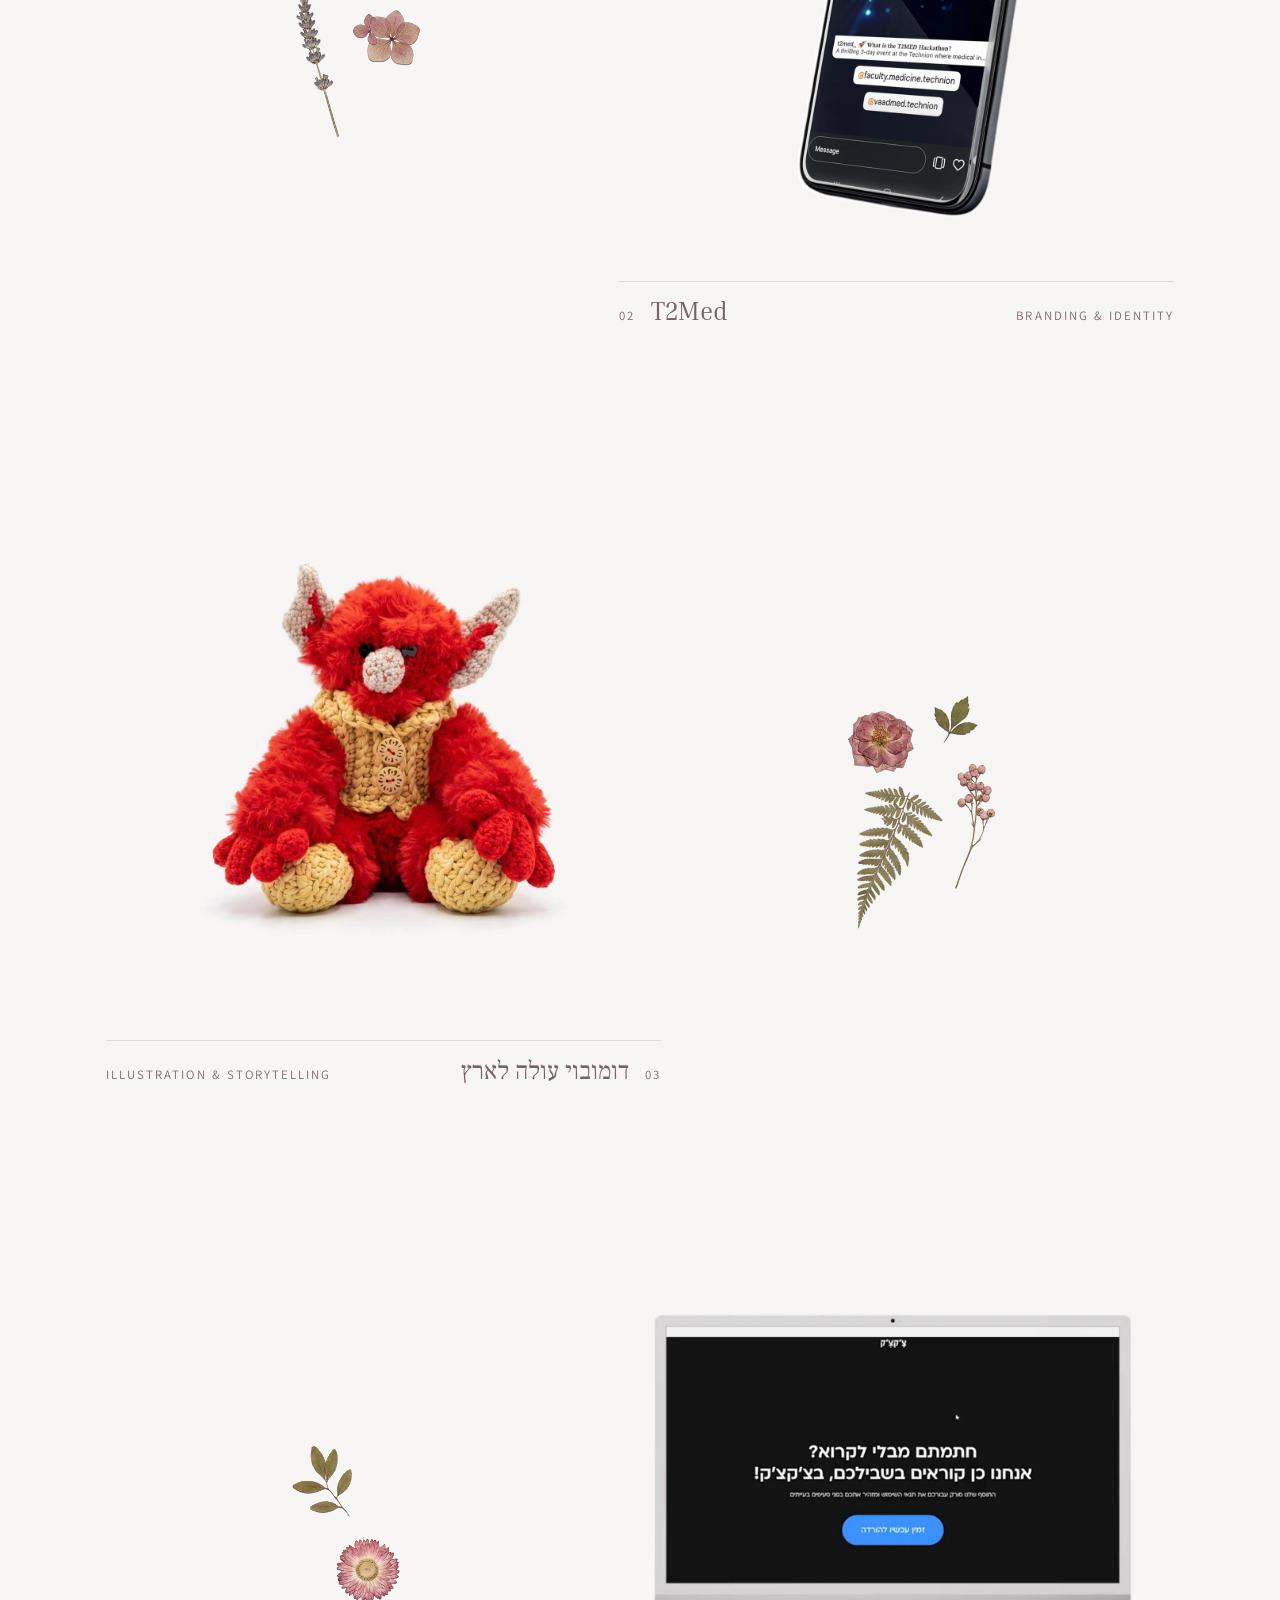
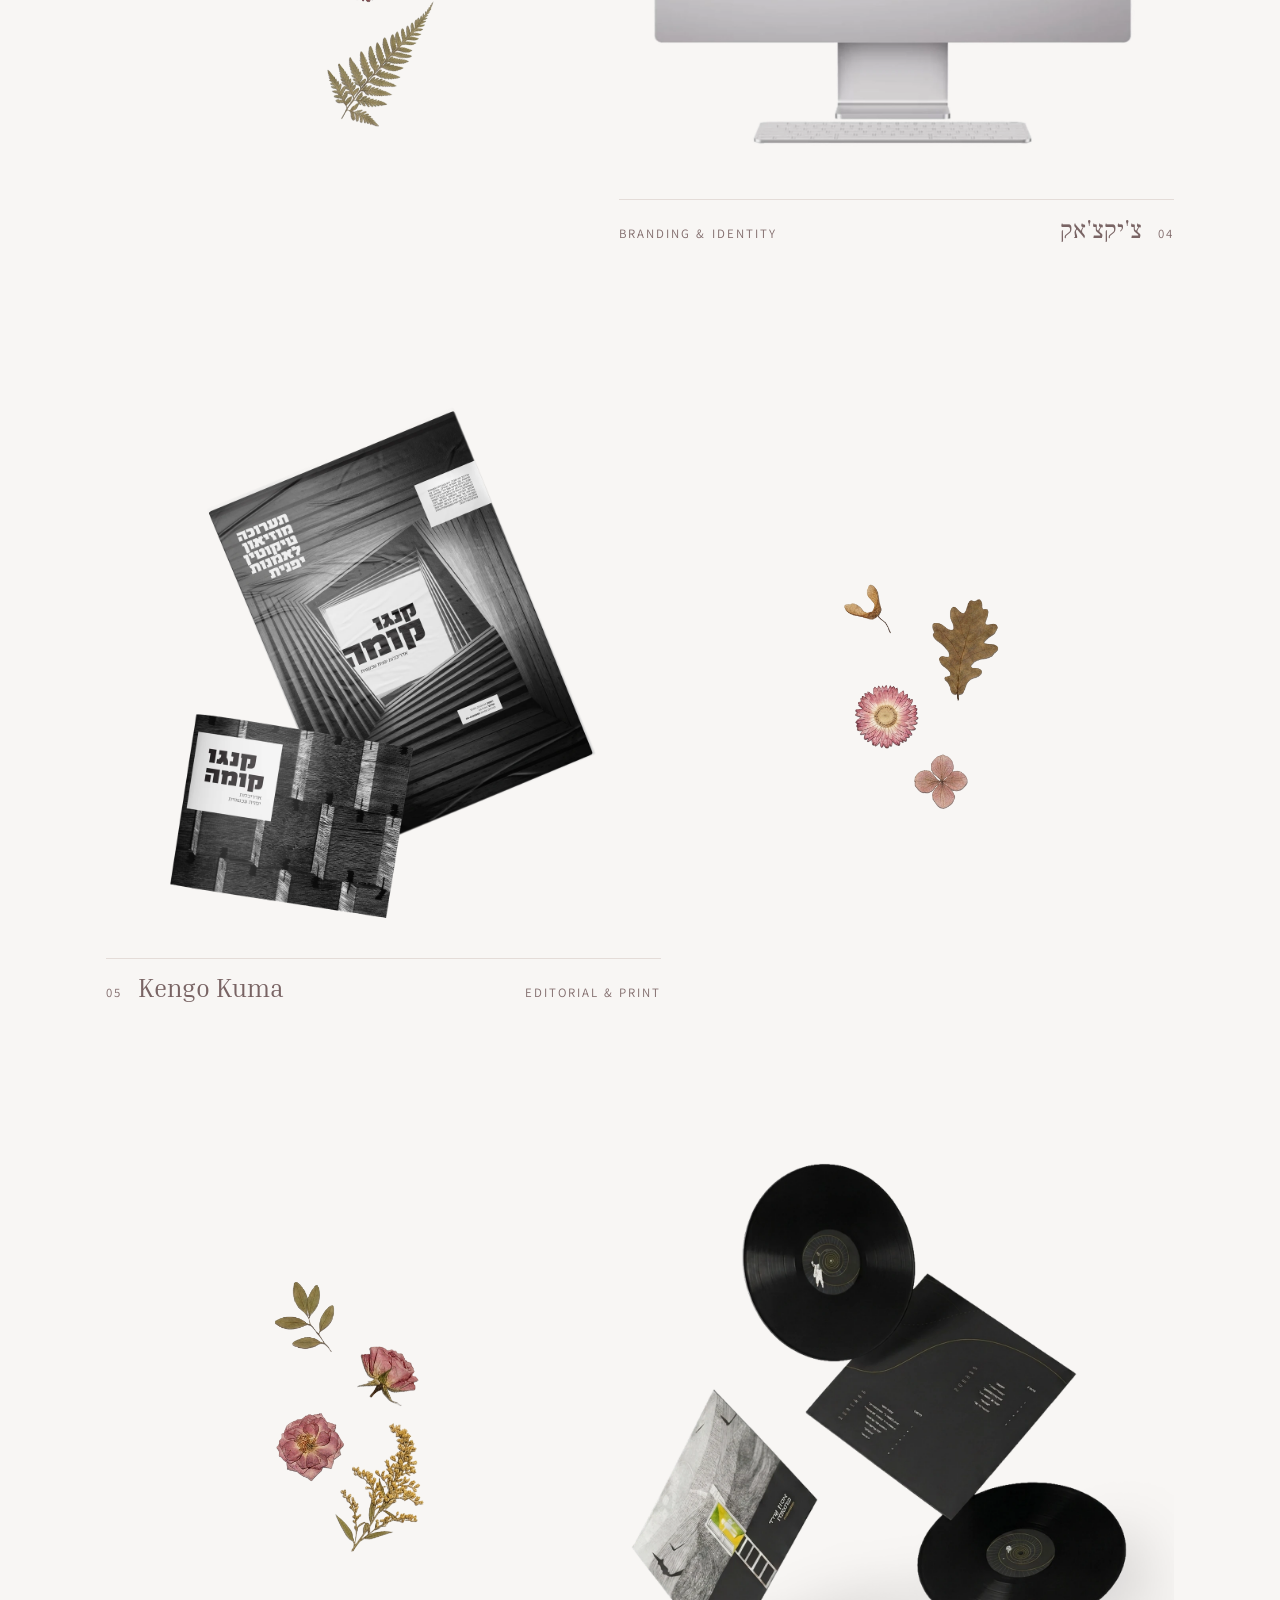
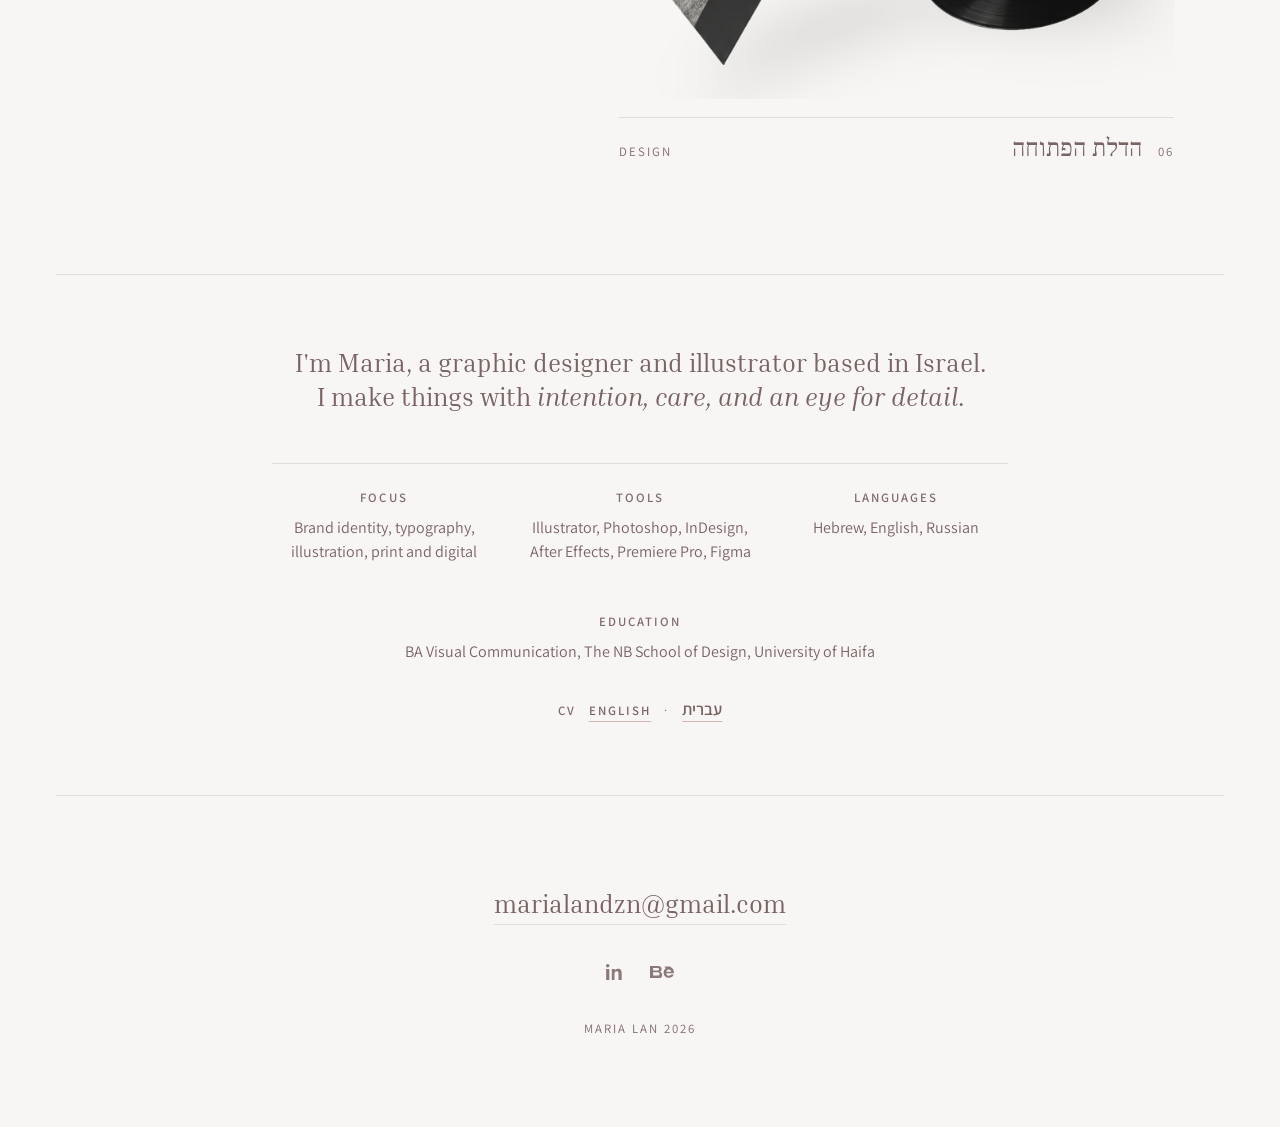
==== commit ccd6c5be: "Wire the Kengo Kuma photographs in Cover: the poster and brochure together, cut out of the mockup so" ====
--- a/index.html
+++ b/index.html
@@ -254,7 +254,7 @@
 
       <a href="projects/kengo-kuma.html" class="work work--left reveal">
         <figure class="work__frame">
-          <img src="assets/projects/kengo-kuma/cover.webp" width="1400" height="1400" alt="The Kengo Kuma brochure, open" />
+          <img src="assets/projects/kengo-kuma/cover.webp" width="1400" height="1400" alt="The Kengo Kuma poster and brochure" />
         </figure>
         <div class="work__meta">
           <span class="work__index">05</span>
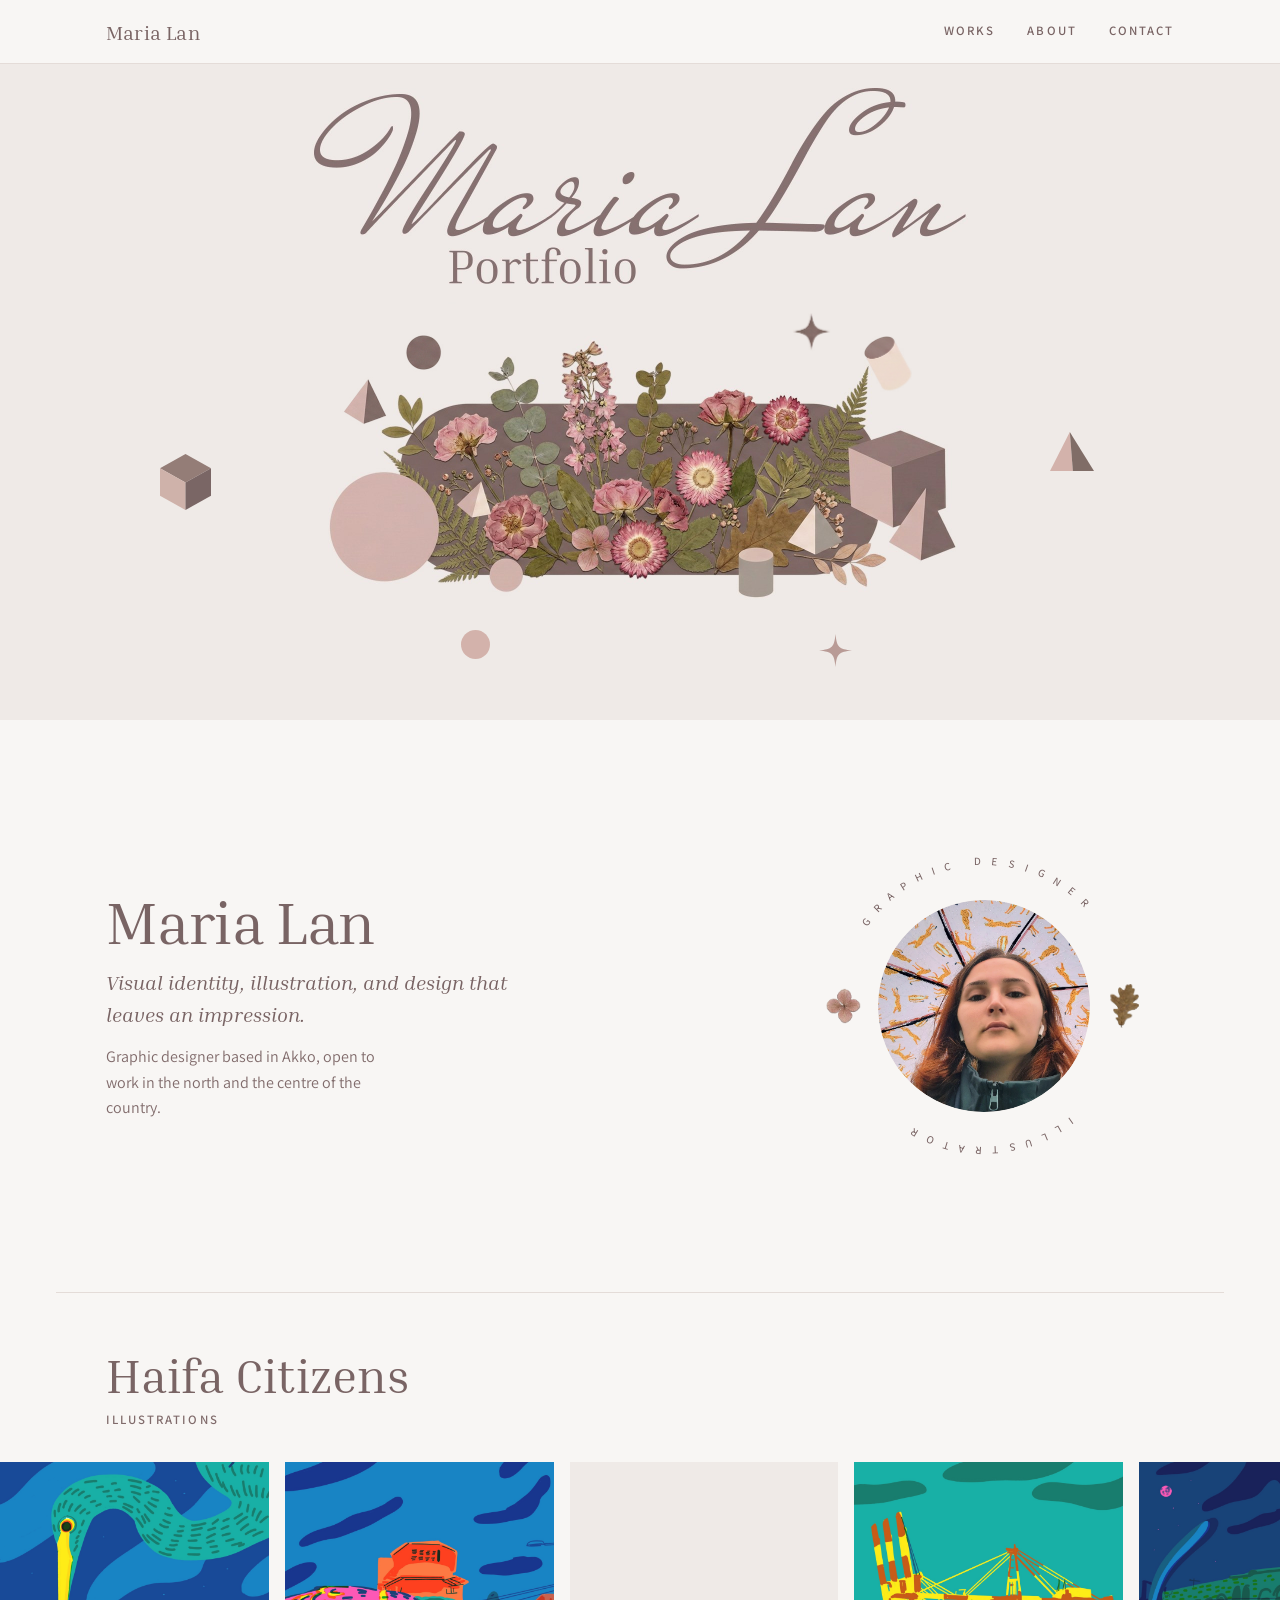
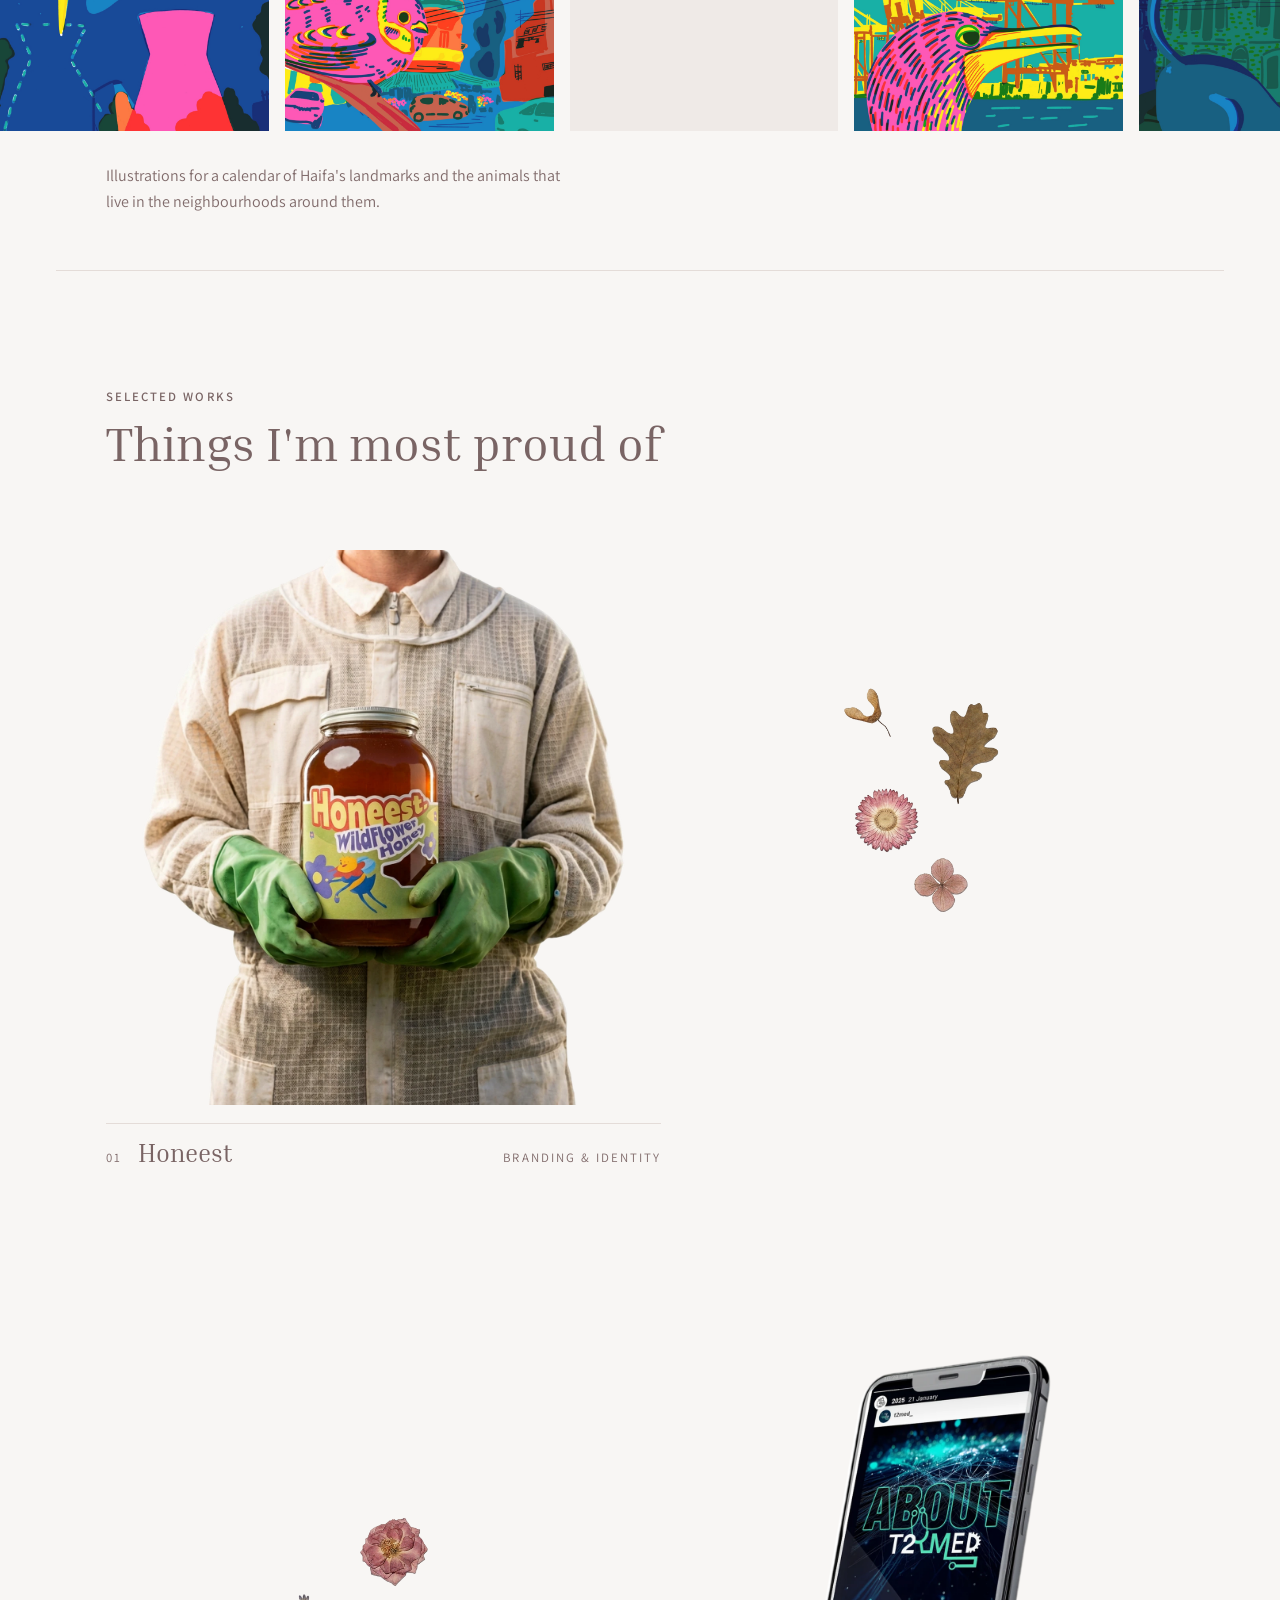
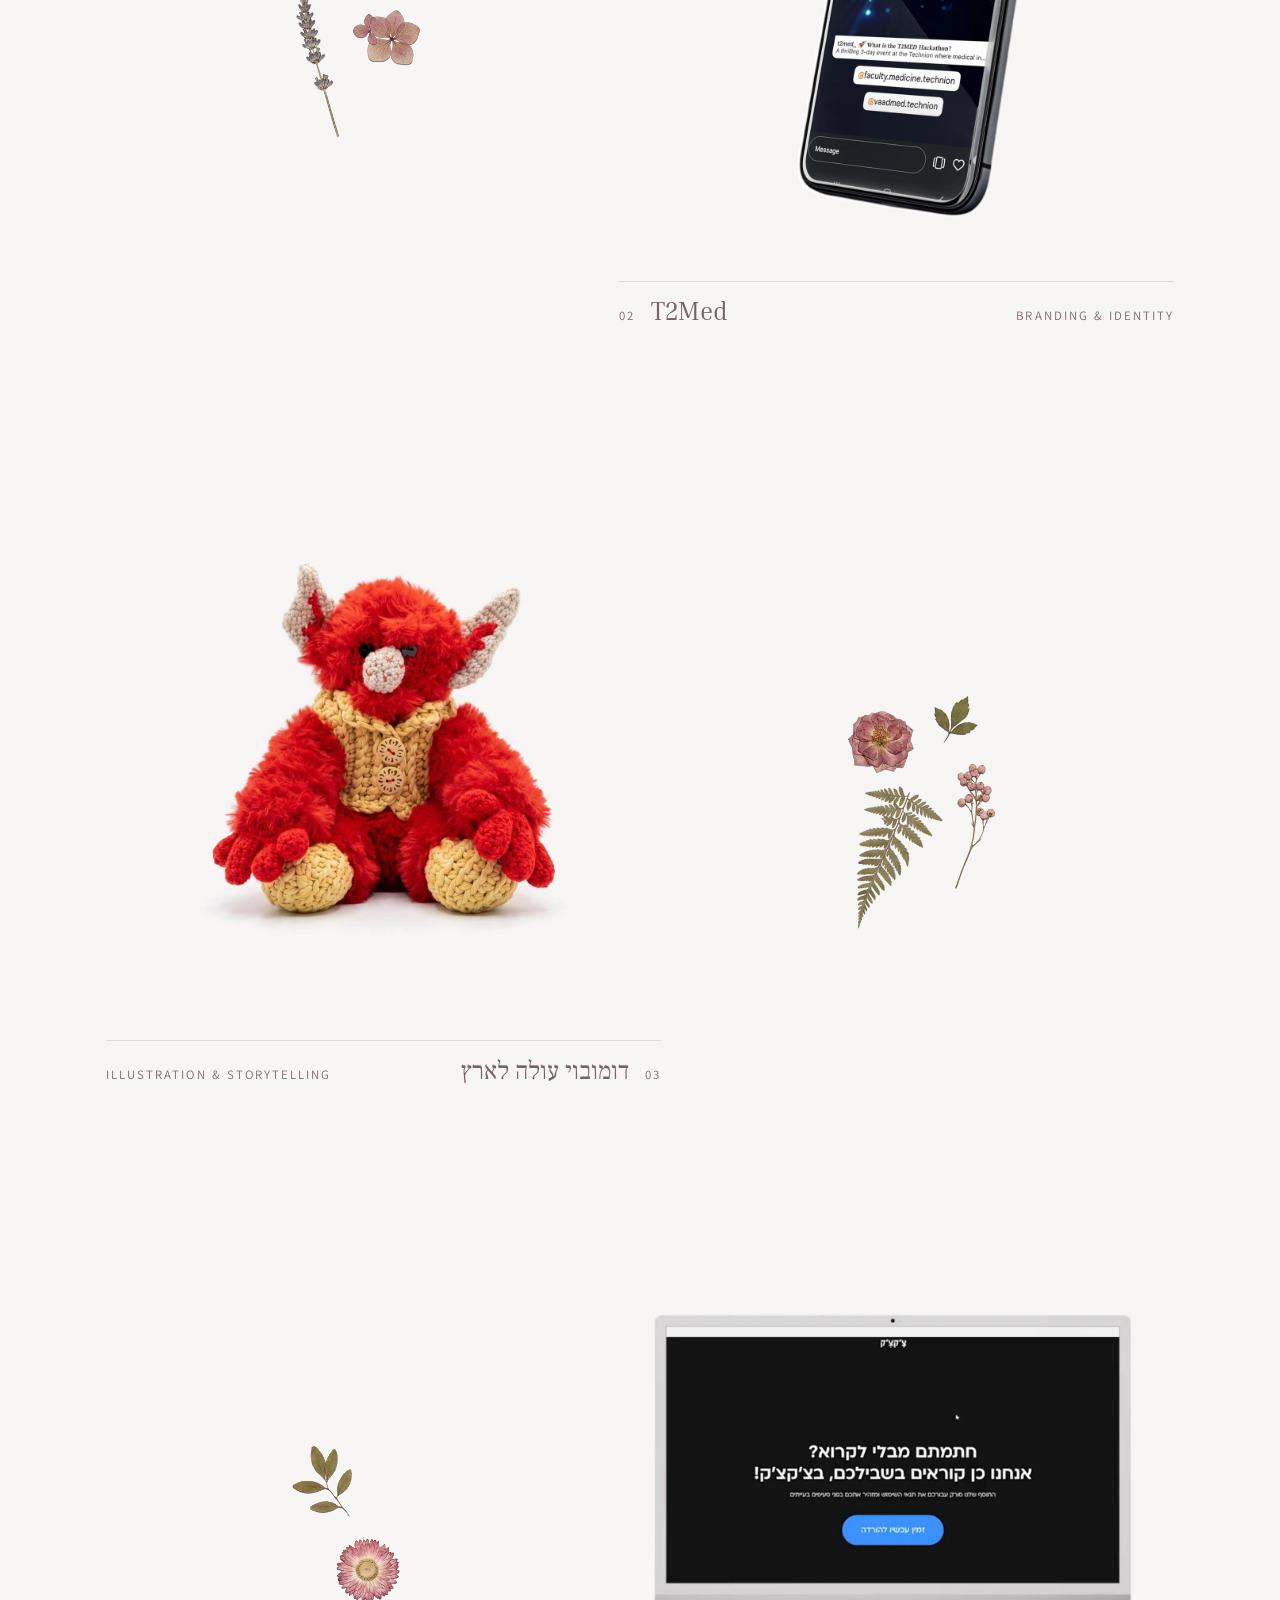
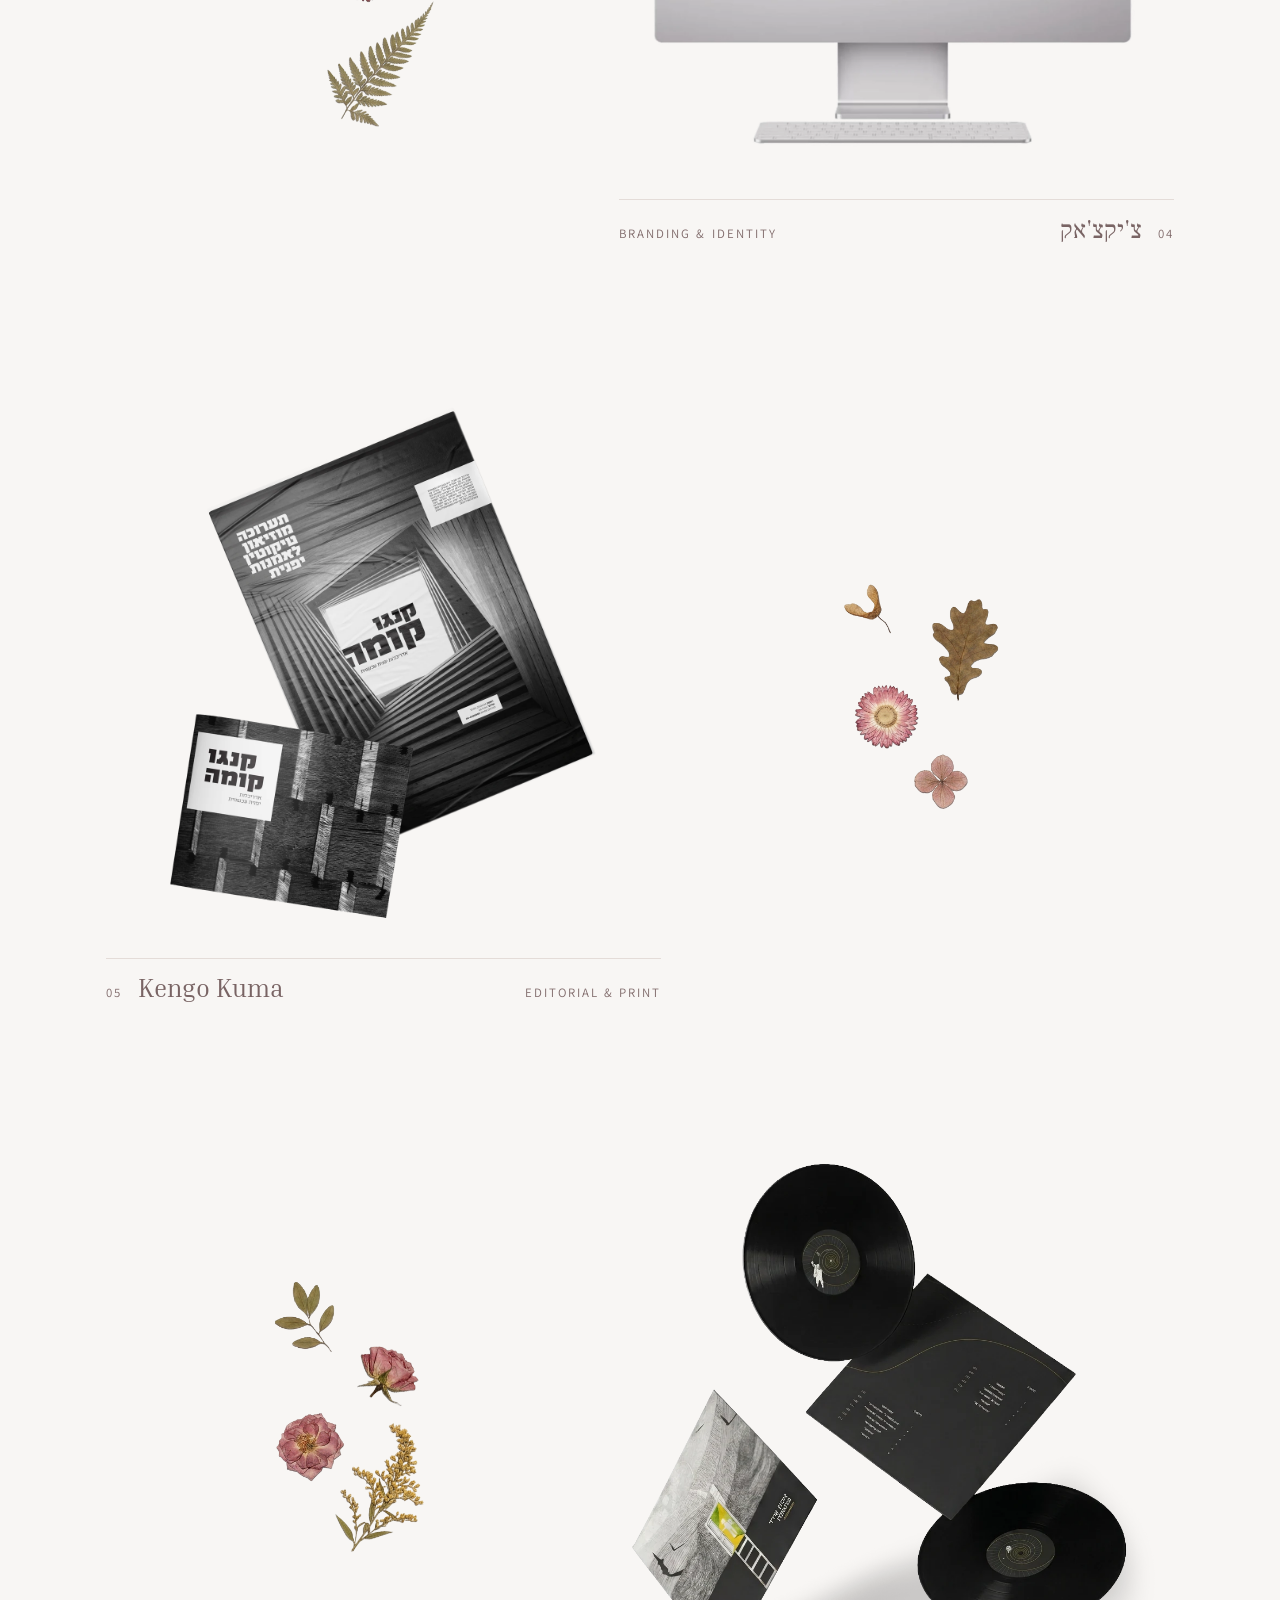
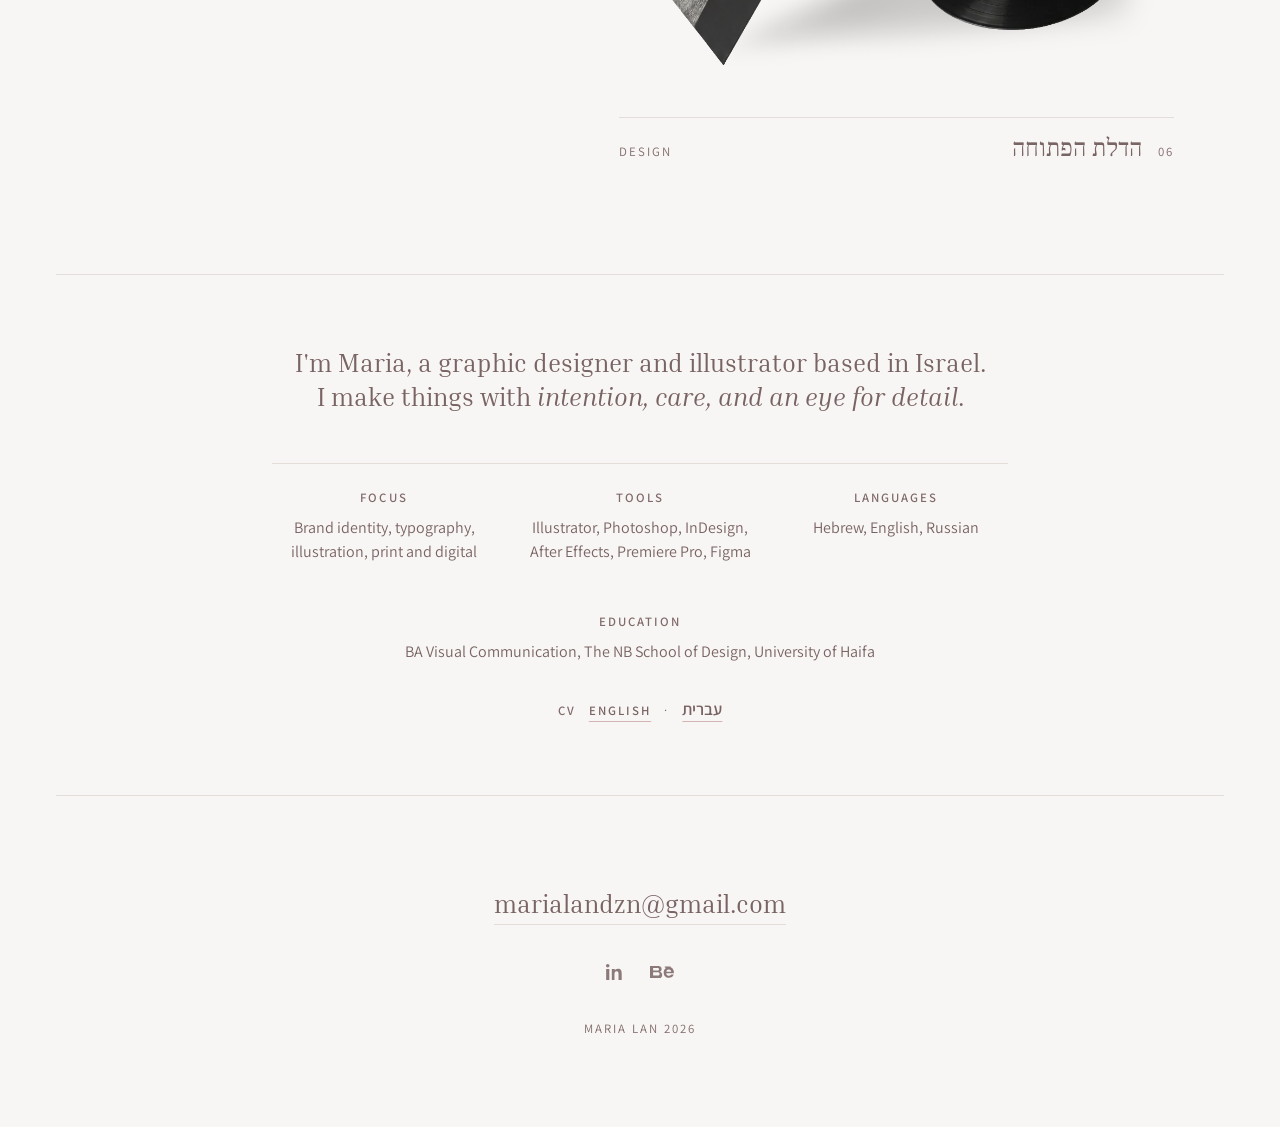
==== commit a5589306: "Use the new Open Door cover, with the shadow clear of the frame The version on the site ran its shad" ====
--- a/index.html
+++ b/index.html
@@ -269,7 +269,7 @@
 
       <a href="projects/hadelet-haptucha.html" class="work work--right reveal">
         <figure class="work__frame">
-          <img src="assets/projects/hadelet-haptucha/cover.webp" width="1400" height="1400" alt="The Open Door sleeve with two records" />
+          <img src="assets/projects/hadelet-haptucha/cover.webp" width="1024" height="1024" alt="The Open Door sleeve with two records" />
         </figure>
         <div class="work__meta" dir="rtl">
           <span class="work__index">06</span>
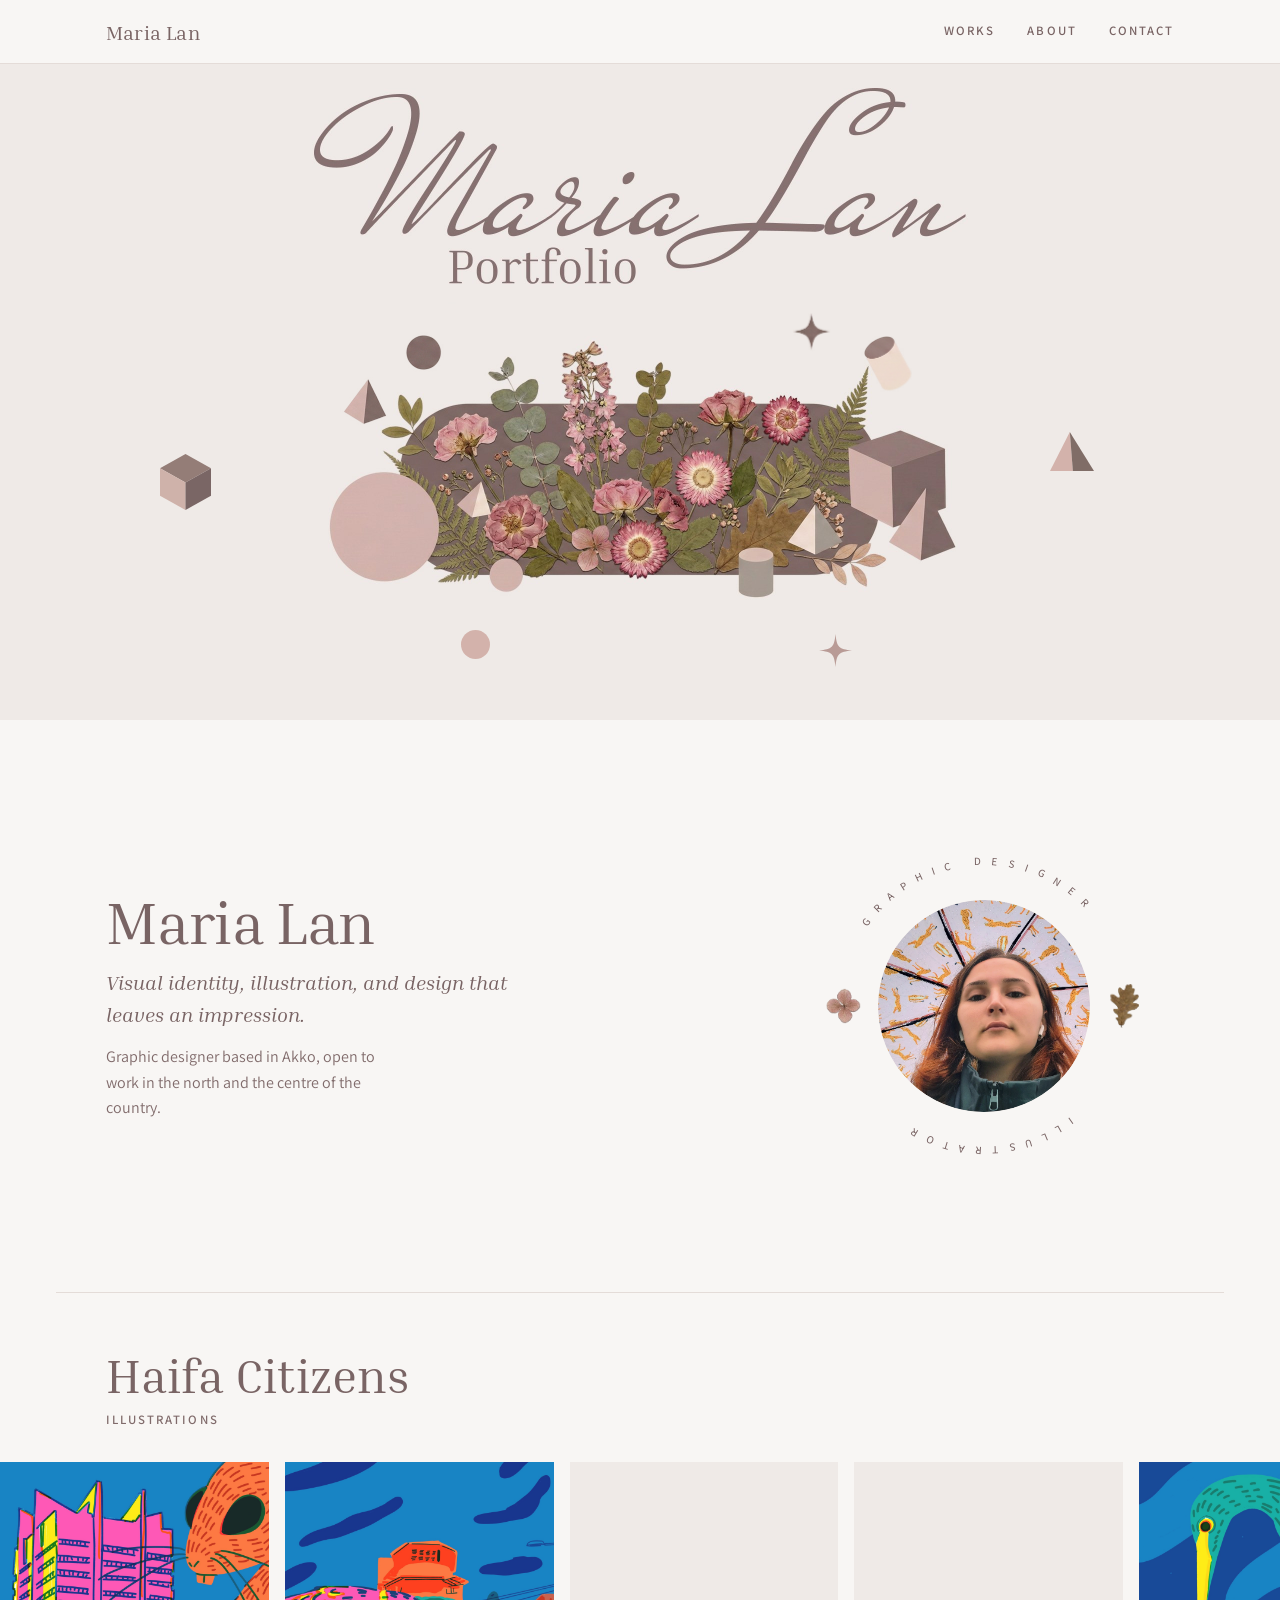
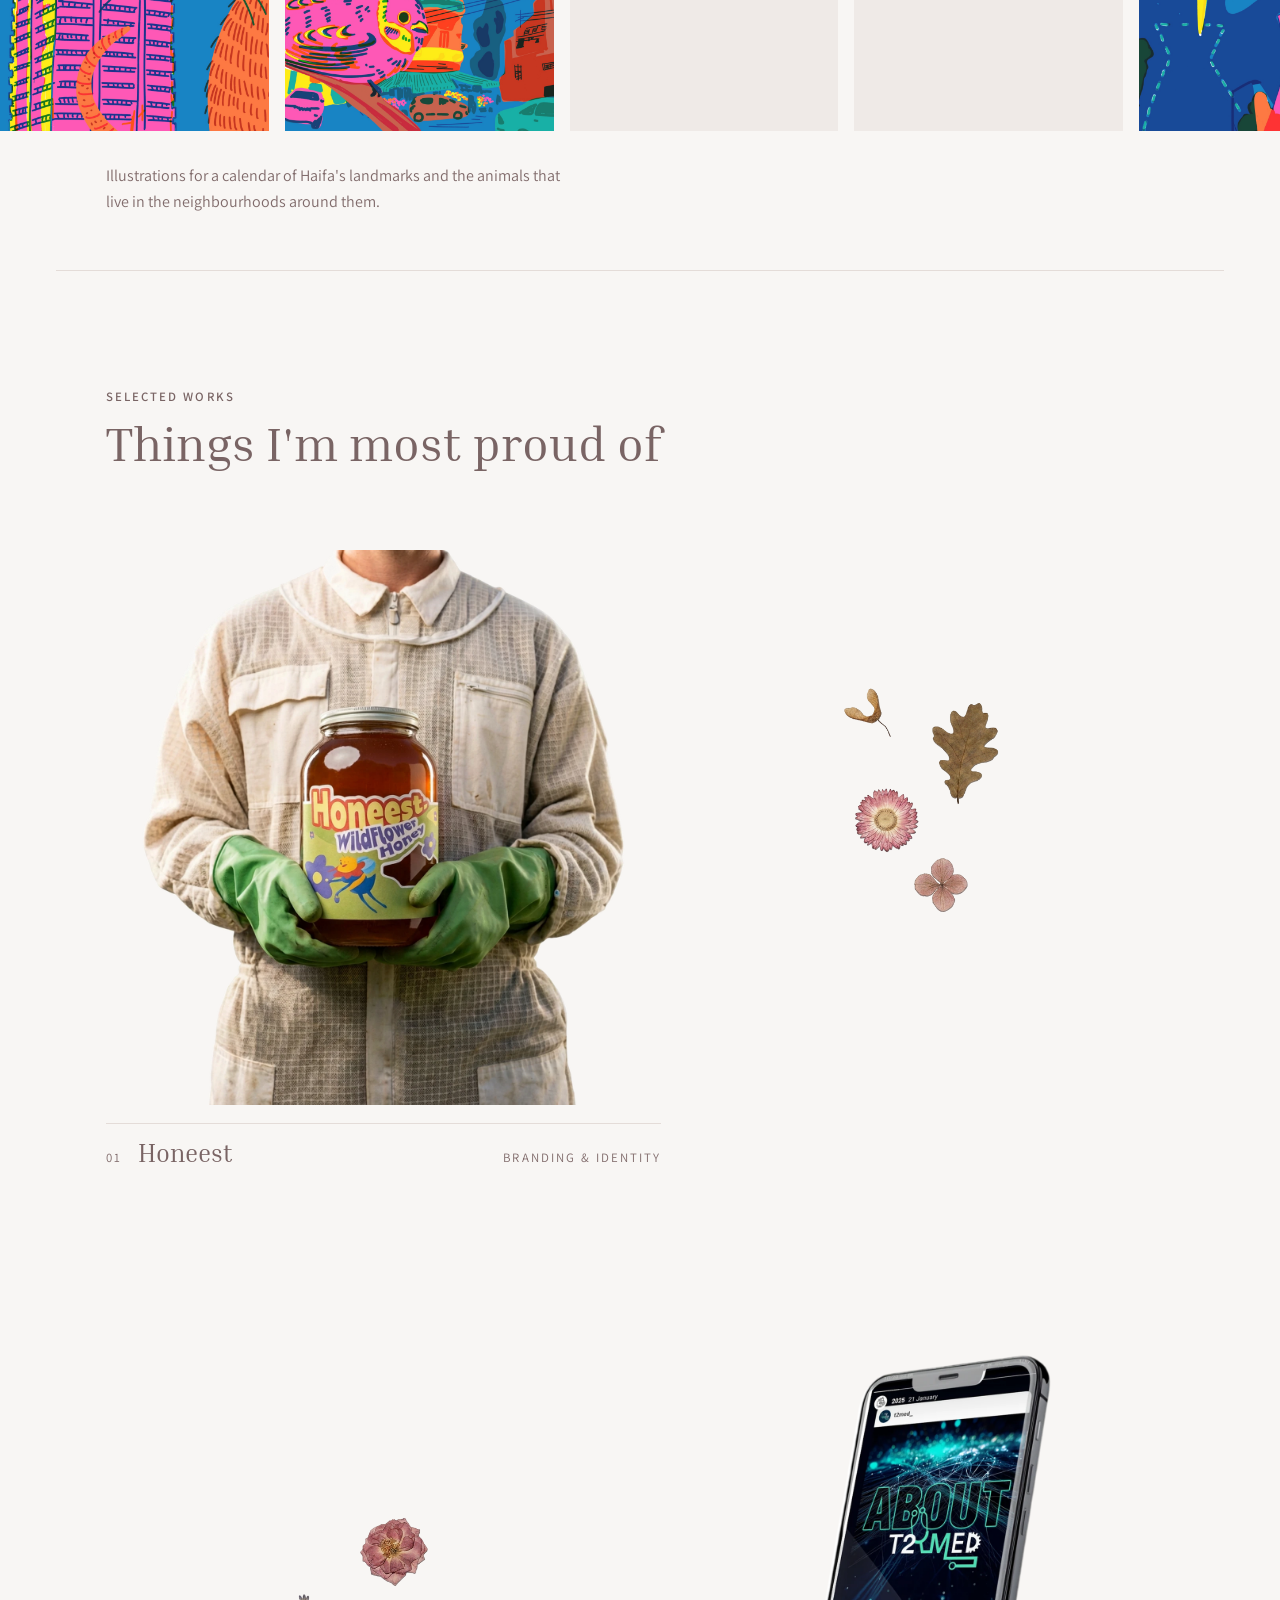
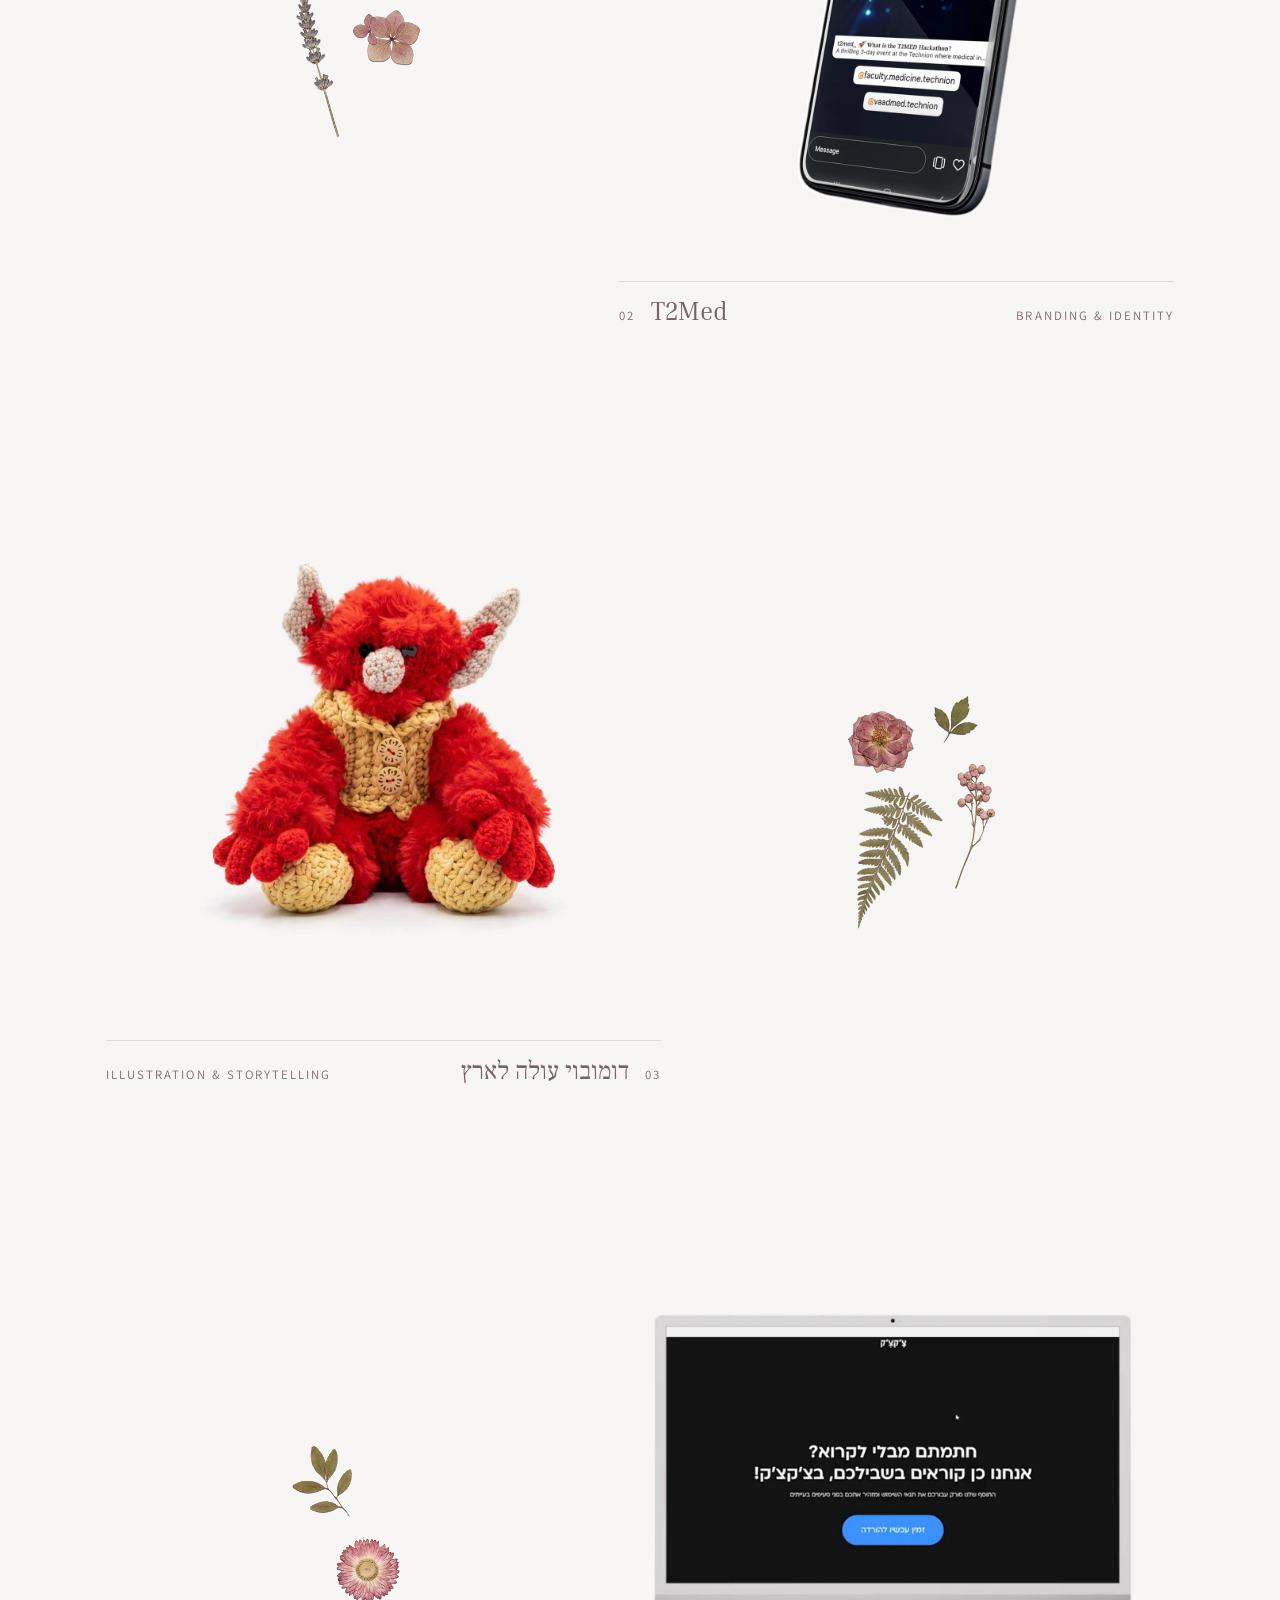
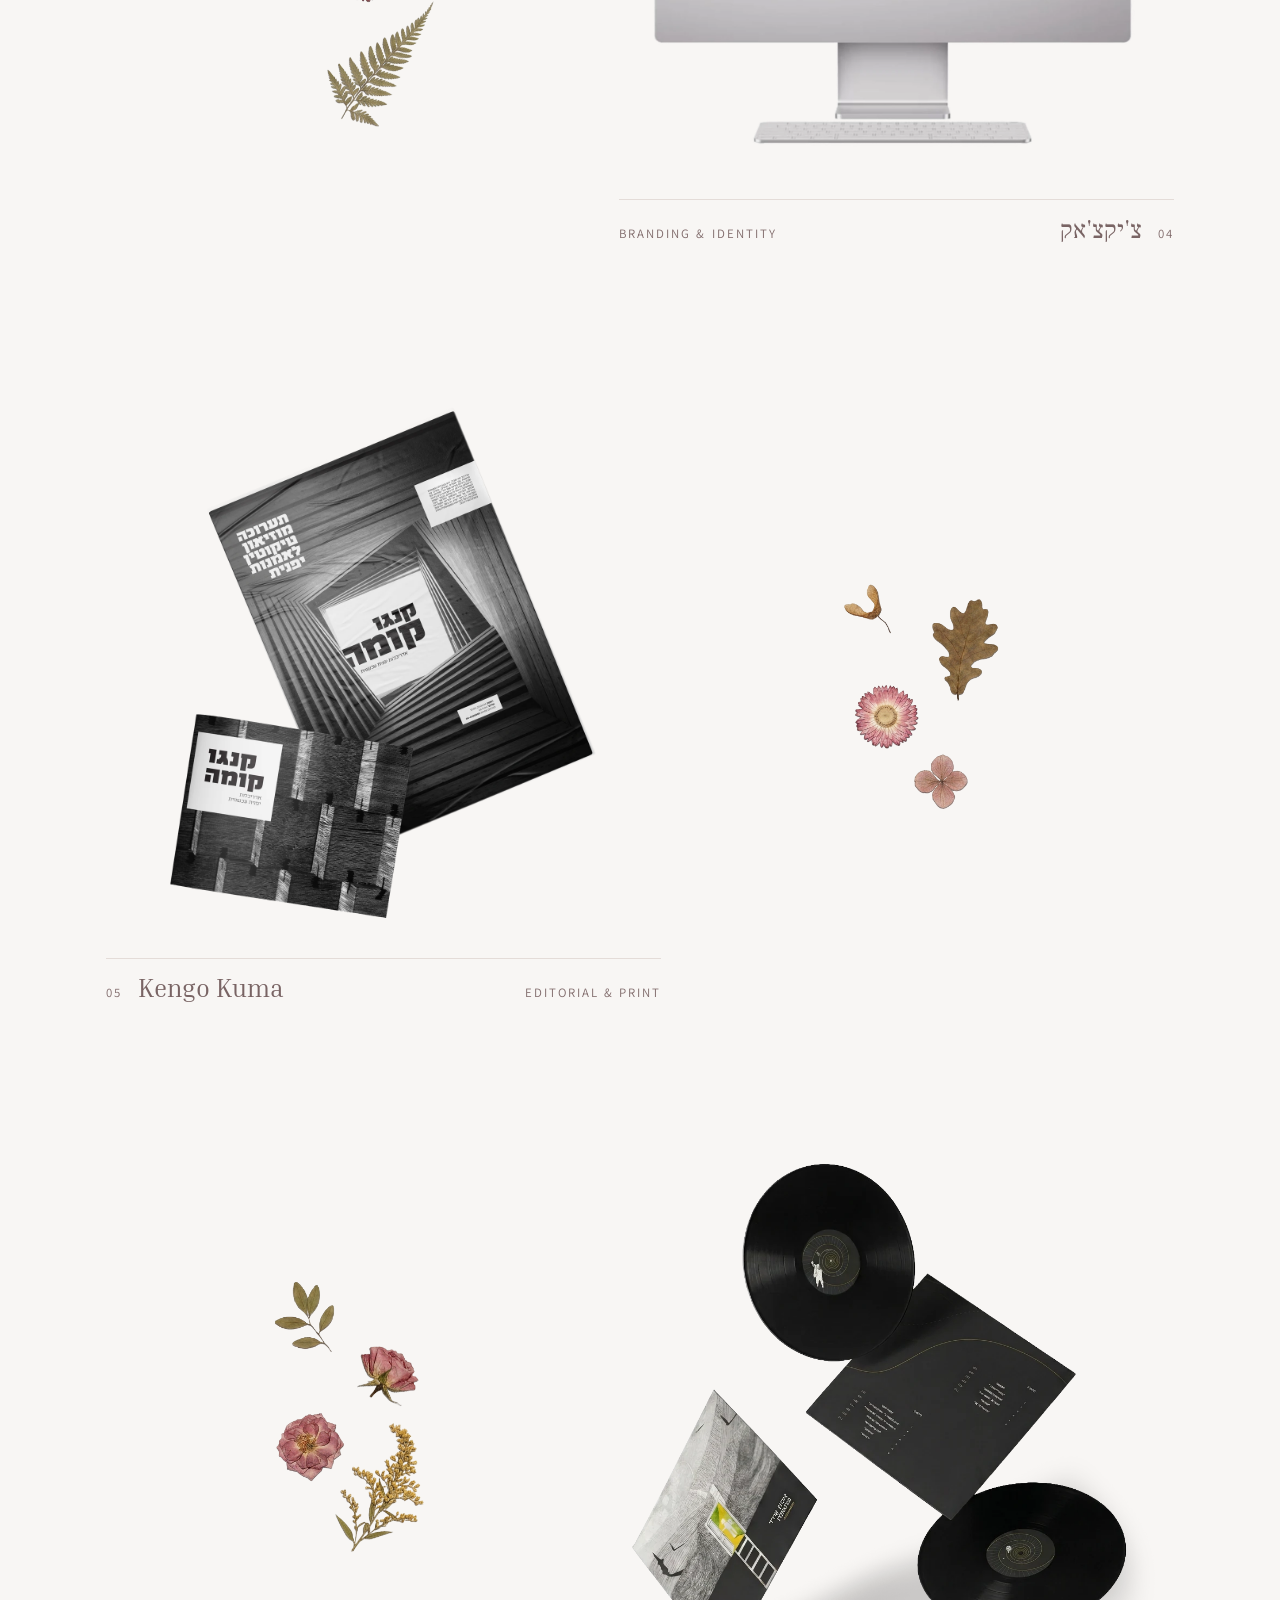
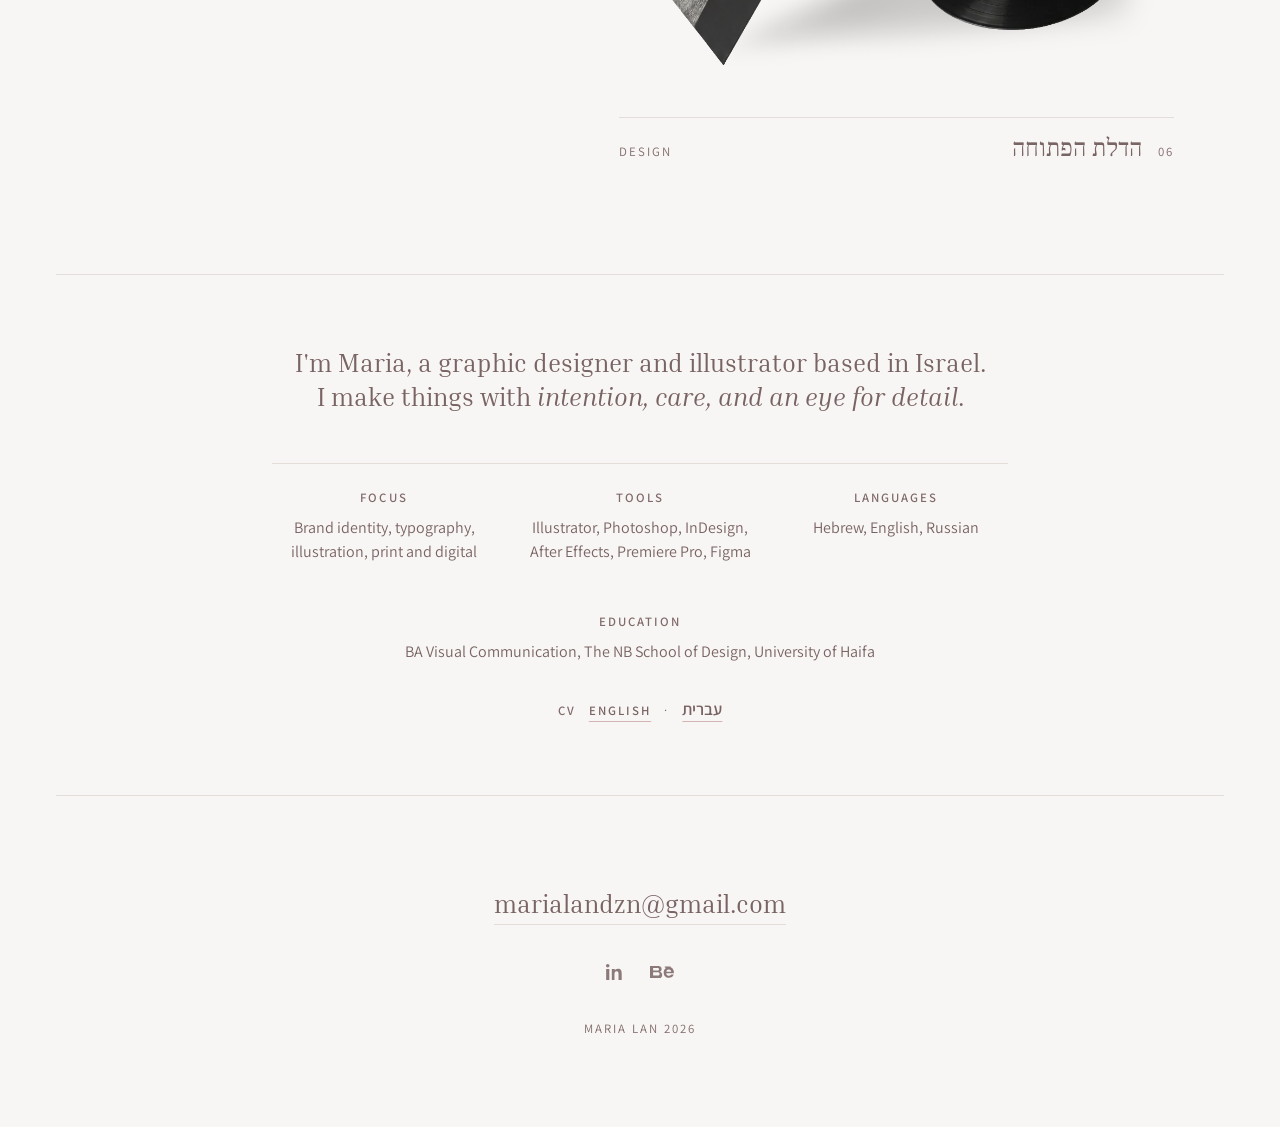
==== commit b89b4d6a: "Stamp every asset link with the file's hash, not just the stylesheet The new Open Door cover was pus" ====
--- a/index.html
+++ b/index.html
@@ -20,7 +20,7 @@
   <meta property="og:title" content="Maria Lan · Graphic Designer &amp; Illustrator" />
   <meta property="og:description" content="Portfolio of Maria Lan, graphic designer and illustrator. Visual identity, illustration, and design that leaves an impression." />
   <meta property="og:url" content="https://marialandzn.com/" />
-  <meta property="og:image" content="https://marialandzn.com/assets/og.jpg" />
+  <meta property="og:image" content="https://marialandzn.com/assets/og.jpg?v=b52fced9" />
   <meta property="og:image:width" content="1200" />
   <meta property="og:image:height" content="630" />
   <meta property="og:image:alt" content="Maria Lan Portfolio: a pressed-flower composition" />
@@ -32,10 +32,10 @@
        and squared. Relative paths, like every other asset here, so
        the site also works when served from a subfolder.
   ============================================================ -->
-  <link rel="icon" href="favicon.ico" sizes="any" />
-  <link rel="icon" href="assets/favicon-32.png" type="image/png" sizes="32x32" />
-  <link rel="icon" href="assets/favicon-192.png" type="image/png" sizes="192x192" />
-  <link rel="apple-touch-icon" href="assets/apple-touch-icon.png" />
+  <link rel="icon" href="favicon.ico?v=d142e2e4" sizes="any" />
+  <link rel="icon" href="assets/favicon-32.png?v=c97e5ac1" type="image/png" sizes="32x32" />
+  <link rel="icon" href="assets/favicon-192.png?v=36b42163" type="image/png" sizes="192x192" />
+  <link rel="apple-touch-icon" href="assets/apple-touch-icon.png?v=95194d11" />
 
   <!-- ============================================================
        GOOGLE FONTS
@@ -78,23 +78,23 @@
            itself. The original upload is kept untouched at assets/Frame 1.jpg. -->
       <img
         class="hero__img"
-        src="assets/hero-base.jpg"
+        src="assets/hero-base.jpg?v=ec66d372"
         alt="Maria Lan Portfolio: a pressed-flower composition"
       />
 
       <!-- Lifted from the artwork, pinned back at their exact positions -->
-      <img class="hero__shape hero__shape--circle"   src="assets/hero-shape-circle.png"   alt="" aria-hidden="true" />
-      <img class="hero__shape hero__shape--pyramid"  src="assets/hero-shape-pyramid.png"  alt="" aria-hidden="true" />
-      <img class="hero__shape hero__shape--star"     src="assets/hero-shape-star.png"     alt="" aria-hidden="true" />
-      <img class="hero__shape hero__shape--cylinder" src="assets/hero-shape-cylinder.png" alt="" aria-hidden="true" />
+      <img class="hero__shape hero__shape--circle"   src="assets/hero-shape-circle.png?v=e8ad12cd"   alt="" aria-hidden="true" />
+      <img class="hero__shape hero__shape--pyramid"  src="assets/hero-shape-pyramid.png?v=ee89a4fa"  alt="" aria-hidden="true" />
+      <img class="hero__shape hero__shape--star"     src="assets/hero-shape-star.png?v=5bf92116"     alt="" aria-hidden="true" />
+      <img class="hero__shape hero__shape--cylinder" src="assets/hero-shape-cylinder.png?v=d93b83ee" alt="" aria-hidden="true" />
 
       <!-- Added decoration — NOT part of the original artwork. Drawn in
            colours sampled from it and placed in the empty ground around
            the composition. Delete any of these freely. -->
-      <img class="hero__shape hero__shape--f-cube"    src="assets/hero-float-cube.svg"    alt="" aria-hidden="true" />
-      <img class="hero__shape hero__shape--f-pyramid" src="assets/hero-float-pyramid.svg" alt="" aria-hidden="true" />
-      <img class="hero__shape hero__shape--f-circle"  src="assets/hero-float-circle.svg"  alt="" aria-hidden="true" />
-      <img class="hero__shape hero__shape--f-star"    src="assets/hero-float-star.svg"    alt="" aria-hidden="true" />
+      <img class="hero__shape hero__shape--f-cube"    src="assets/hero-float-cube.svg?v=33358c74"    alt="" aria-hidden="true" />
+      <img class="hero__shape hero__shape--f-pyramid" src="assets/hero-float-pyramid.svg?v=d48aca8a" alt="" aria-hidden="true" />
+      <img class="hero__shape hero__shape--f-circle"  src="assets/hero-float-circle.svg?v=18ca43a6"  alt="" aria-hidden="true" />
+      <img class="hero__shape hero__shape--f-star"    src="assets/hero-float-star.svg?v=7df8d7e7"    alt="" aria-hidden="true" />
     </div>
   </section>
 
@@ -132,10 +132,10 @@
           <!-- The two gaps in the ring carry a pressed leaf and a pressed
                flower, cut out of the same sprigs that sit beside the works.
                They turn with the ring, so they read as part of it. -->
-          <image href="assets/badge-leaf.webp"  x="162.5" y="88.5" width="23" height="23" preserveAspectRatio="xMidYMid meet" />
-          <image href="assets/badge-bloom.webp" x="17.0" y="91.0" width="18" height="18" preserveAspectRatio="xMidYMid meet" />
+          <image href="assets/badge-leaf.webp?v=c658b45a"  x="162.5" y="88.5" width="23" height="23" preserveAspectRatio="xMidYMid meet" />
+          <image href="assets/badge-bloom.webp?v=7986a372" x="17.0" y="91.0" width="18" height="18" preserveAspectRatio="xMidYMid meet" />
         </svg>
-        <img class="badge__portrait" src="assets/portrait.webp" alt="Maria Lan" width="713" height="713" />
+        <img class="badge__portrait" src="assets/portrait.webp?v=4e605fab" alt="Maria Lan" width="713" height="713" />
       </div>
     </div>
   </section>
@@ -158,18 +158,18 @@
            aspect-ratio holds each slot open at its true proportions before
            the picture arrives, so nothing shifts and the strip can be
            measured for pacing straight away. -->
-      <div class="carousel__item" style="aspect-ratio: 1800 / 1800;"><img src="assets/carousel/art-01.jpg" alt="Bird before a concrete building" loading="lazy" decoding="async" /></div>
-      <div class="carousel__item" style="aspect-ratio: 1800 / 1800;"><img src="assets/carousel/art-02.jpg" alt="Bird against the port cranes" loading="lazy" decoding="async" /></div>
-      <div class="carousel__item" style="aspect-ratio: 1800 / 1800;"><img src="assets/carousel/art-03.jpg" alt="Bird on wires above the city" loading="lazy" decoding="async" /></div>
-      <div class="carousel__item" style="aspect-ratio: 1800 / 1800;"><img src="assets/carousel/art-04.jpg" alt="Cat beside a stone building at night" loading="lazy" decoding="async" /></div>
-      <div class="carousel__item" style="aspect-ratio: 1800 / 1800;"><img src="assets/carousel/art-05.jpg" alt="Cats on a rooftop" loading="lazy" decoding="async" /></div>
-      <div class="carousel__item" style="aspect-ratio: 1800 / 1800;"><img src="assets/carousel/art-06.jpg" alt="Bird of prey before a domed building" loading="lazy" decoding="async" /></div>
-      <div class="carousel__item" style="aspect-ratio: 1800 / 1800;"><img src="assets/carousel/art-07.jpg" alt="Frog before a monument" loading="lazy" decoding="async" /></div>
-      <div class="carousel__item" style="aspect-ratio: 1800 / 1800;"><img src="assets/carousel/art-08.jpg" alt="Long-necked bird" loading="lazy" decoding="async" /></div>
-      <div class="carousel__item" style="aspect-ratio: 1800 / 1800;"><img src="assets/carousel/art-09.jpg" alt="Owl beside a patterned facade" loading="lazy" decoding="async" /></div>
-      <div class="carousel__item" style="aspect-ratio: 1800 / 1800;"><img src="assets/carousel/art-10.jpg" alt="Bird among flowers before a dome" loading="lazy" decoding="async" /></div>
-      <div class="carousel__item" style="aspect-ratio: 1800 / 1800;"><img src="assets/carousel/art-11.jpg" alt="Animal before pink towers" loading="lazy" decoding="async" /></div>
-      <div class="carousel__item" style="aspect-ratio: 1800 / 1800;"><img src="assets/carousel/art-12.jpg" alt="Fox before a stone arch" loading="lazy" decoding="async" /></div>
+      <div class="carousel__item" style="aspect-ratio: 1800 / 1800;"><img src="assets/carousel/art-01.jpg?v=9da1ada1" alt="Bird before a concrete building" loading="lazy" decoding="async" /></div>
+      <div class="carousel__item" style="aspect-ratio: 1800 / 1800;"><img src="assets/carousel/art-02.jpg?v=2ee020cc" alt="Bird against the port cranes" loading="lazy" decoding="async" /></div>
+      <div class="carousel__item" style="aspect-ratio: 1800 / 1800;"><img src="assets/carousel/art-03.jpg?v=a90e14b8" alt="Bird on wires above the city" loading="lazy" decoding="async" /></div>
+      <div class="carousel__item" style="aspect-ratio: 1800 / 1800;"><img src="assets/carousel/art-04.jpg?v=820fa2cb" alt="Cat beside a stone building at night" loading="lazy" decoding="async" /></div>
+      <div class="carousel__item" style="aspect-ratio: 1800 / 1800;"><img src="assets/carousel/art-05.jpg?v=cae4e8ac" alt="Cats on a rooftop" loading="lazy" decoding="async" /></div>
+      <div class="carousel__item" style="aspect-ratio: 1800 / 1800;"><img src="assets/carousel/art-06.jpg?v=3976a36c" alt="Bird of prey before a domed building" loading="lazy" decoding="async" /></div>
+      <div class="carousel__item" style="aspect-ratio: 1800 / 1800;"><img src="assets/carousel/art-07.jpg?v=13e9fb13" alt="Frog before a monument" loading="lazy" decoding="async" /></div>
+      <div class="carousel__item" style="aspect-ratio: 1800 / 1800;"><img src="assets/carousel/art-08.jpg?v=9dcb028f" alt="Long-necked bird" loading="lazy" decoding="async" /></div>
+      <div class="carousel__item" style="aspect-ratio: 1800 / 1800;"><img src="assets/carousel/art-09.jpg?v=aed1a2bd" alt="Owl beside a patterned facade" loading="lazy" decoding="async" /></div>
+      <div class="carousel__item" style="aspect-ratio: 1800 / 1800;"><img src="assets/carousel/art-10.jpg?v=f892b7d7" alt="Bird among flowers before a dome" loading="lazy" decoding="async" /></div>
+      <div class="carousel__item" style="aspect-ratio: 1800 / 1800;"><img src="assets/carousel/art-11.jpg?v=c3aa419c" alt="Animal before pink towers" loading="lazy" decoding="async" /></div>
+      <div class="carousel__item" style="aspect-ratio: 1800 / 1800;"><img src="assets/carousel/art-12.jpg?v=53ee91f0" alt="Fox before a stone arch" loading="lazy" decoding="async" /></div>
     </div>
 
     <div class="container carousel__note reveal">
@@ -194,7 +194,7 @@
 
       <a href="projects/honeest.html" class="work work--left reveal">
         <figure class="work__frame">
-          <img src="assets/projects/honeest/cover.webp" width="1400" height="1400" alt="A beekeeper holding a jar of Honeest wildflower honey" />
+          <img src="assets/projects/honeest/cover.webp?v=ef10254c" width="1400" height="1400" alt="A beekeeper holding a jar of Honeest wildflower honey" />
         </figure>
         <div class="work__meta">
           <span class="work__index">01</span>
@@ -203,13 +203,13 @@
         </div>
         <!-- // Decorative sprig — fills the empty ground beside the piece -->
         <img class="work__sprig" style="--sprig-top: 42%;"
-             src="assets/p2.png" alt="" aria-hidden="true"
+             src="assets/p2.png?v=d78c546d" alt="" aria-hidden="true"
              loading="lazy" decoding="async" />
       </a>
 
       <a href="projects/t2med.html" class="work work--right reveal">
         <figure class="work__frame">
-          <img src="assets/projects/t2med/cover.webp" width="1400" height="1400" alt="The T2MED story on a phone" />
+          <img src="assets/projects/t2med/cover.webp?v=a2a23b98" width="1400" height="1400" alt="The T2MED story on a phone" />
         </figure>
         <div class="work__meta">
           <span class="work__index">02</span>
@@ -218,13 +218,13 @@
         </div>
         <!-- // Decorative sprig — fills the empty ground beside the piece -->
         <img class="work__sprig" style="--sprig-top: 50%;"
-             src="assets/p3.png" alt="" aria-hidden="true"
+             src="assets/p3.png?v=edc22421" alt="" aria-hidden="true"
              loading="lazy" decoding="async" />
       </a>
 
       <a href="projects/domovoy.html" class="work work--left reveal">
         <figure class="work__frame">
-          <img src="assets/projects/domovoy/cover.webp" width="1400" height="1400" alt="Domovoi Makes Aliyah, the crocheted Rusik" />
+          <img src="assets/projects/domovoy/cover.webp?v=dbeb5a8a" width="1400" height="1400" alt="Domovoi Makes Aliyah, the crocheted Rusik" />
         </figure>
         <div class="work__meta" dir="rtl">
           <span class="work__index">03</span>
@@ -233,13 +233,13 @@
         </div>
         <!-- // Decorative sprig — fills the empty ground beside the piece -->
         <img class="work__sprig" style="--sprig-top: 56%;"
-             src="assets/p1.png" alt="" aria-hidden="true"
+             src="assets/p1.png?v=b034f321" alt="" aria-hidden="true"
              loading="lazy" decoding="async" />
       </a>
 
       <a href="projects/chik-chak.html" class="work work--right reveal">
         <figure class="work__frame">
-          <img src="assets/projects/chik-chak/cover.webp" width="1400" height="1400" alt="The ChikChak landing page on screen" />
+          <img src="assets/projects/chik-chak/cover.webp?v=89f8d4aa" width="1400" height="1400" alt="The ChikChak landing page on screen" />
         </figure>
         <div class="work__meta" dir="rtl">
           <span class="work__index">04</span>
@@ -248,13 +248,13 @@
         </div>
         <!-- // Decorative sprig — fills the empty ground beside the piece -->
         <img class="work__sprig" style="--sprig-top: 58%;"
-             src="assets/p5.png" alt="" aria-hidden="true"
+             src="assets/p5.png?v=e6c91f27" alt="" aria-hidden="true"
              loading="lazy" decoding="async" />
       </a>
 
       <a href="projects/kengo-kuma.html" class="work work--left reveal">
         <figure class="work__frame">
-          <img src="assets/projects/kengo-kuma/cover.webp" width="1400" height="1400" alt="The Kengo Kuma poster and brochure" />
+          <img src="assets/projects/kengo-kuma/cover.webp?v=f61309c9" width="1400" height="1400" alt="The Kengo Kuma poster and brochure" />
         </figure>
         <div class="work__meta">
           <span class="work__index">05</span>
@@ -263,13 +263,13 @@
         </div>
         <!-- // Decorative sprig — fills the empty ground beside the piece -->
         <img class="work__sprig" style="--sprig-top: 52%;"
-             src="assets/p2.png" alt="" aria-hidden="true"
+             src="assets/p2.png?v=d78c546d" alt="" aria-hidden="true"
              loading="lazy" decoding="async" />
       </a>
 
       <a href="projects/hadelet-haptucha.html" class="work work--right reveal">
         <figure class="work__frame">
-          <img src="assets/projects/hadelet-haptucha/cover.webp" width="1024" height="1024" alt="The Open Door sleeve with two records" />
+          <img src="assets/projects/hadelet-haptucha/cover.webp?v=dedf742e" width="1024" height="1024" alt="The Open Door sleeve with two records" />
         </figure>
         <div class="work__meta" dir="rtl">
           <span class="work__index">06</span>
@@ -278,7 +278,7 @@
         </div>
         <!-- // Decorative sprig — fills the empty ground beside the piece -->
         <img class="work__sprig" style="--sprig-top: 44%;"
-             src="assets/p4.png" alt="" aria-hidden="true"
+             src="assets/p4.png?v=efde4ddf" alt="" aria-hidden="true"
              loading="lazy" decoding="async" />
       </a>
     </div>
@@ -323,9 +323,9 @@
            decision to answer something two words already answer. -->
       <p class="about__cv">
         <span class="about__cv-label">CV</span>
-        <a href="assets/cv/maria-lan-cv-en.pdf" target="_blank" rel="noopener noreferrer">English</a>
+        <a href="assets/cv/maria-lan-cv-en.pdf?v=3795da38" target="_blank" rel="noopener noreferrer">English</a>
         <span class="about__cv-sep" aria-hidden="true">·</span>
-        <a href="assets/cv/maria-lan-cv-he.pdf" target="_blank" rel="noopener noreferrer" lang="he">עברית</a>
+        <a href="assets/cv/maria-lan-cv-he.pdf?v=c2364066" target="_blank" rel="noopener noreferrer" lang="he">עברית</a>
       </p>
     </div>
   </section>
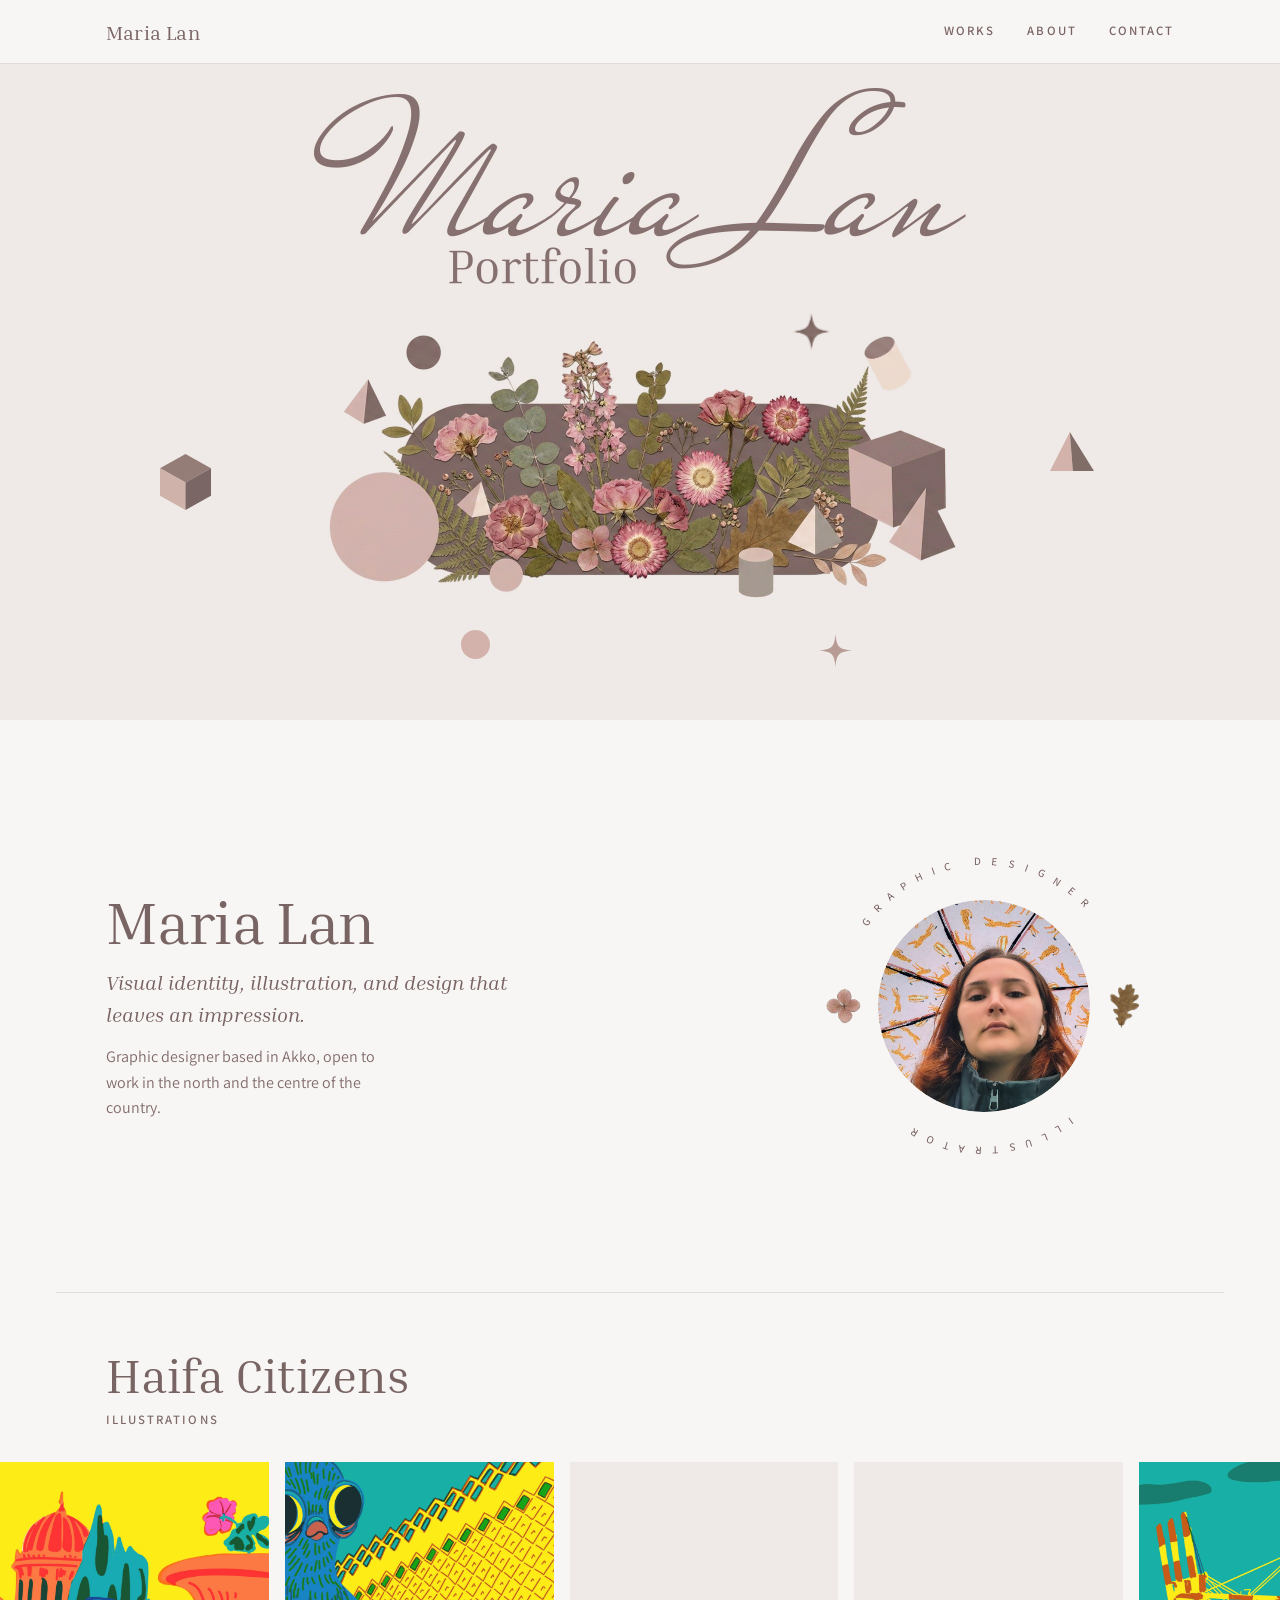
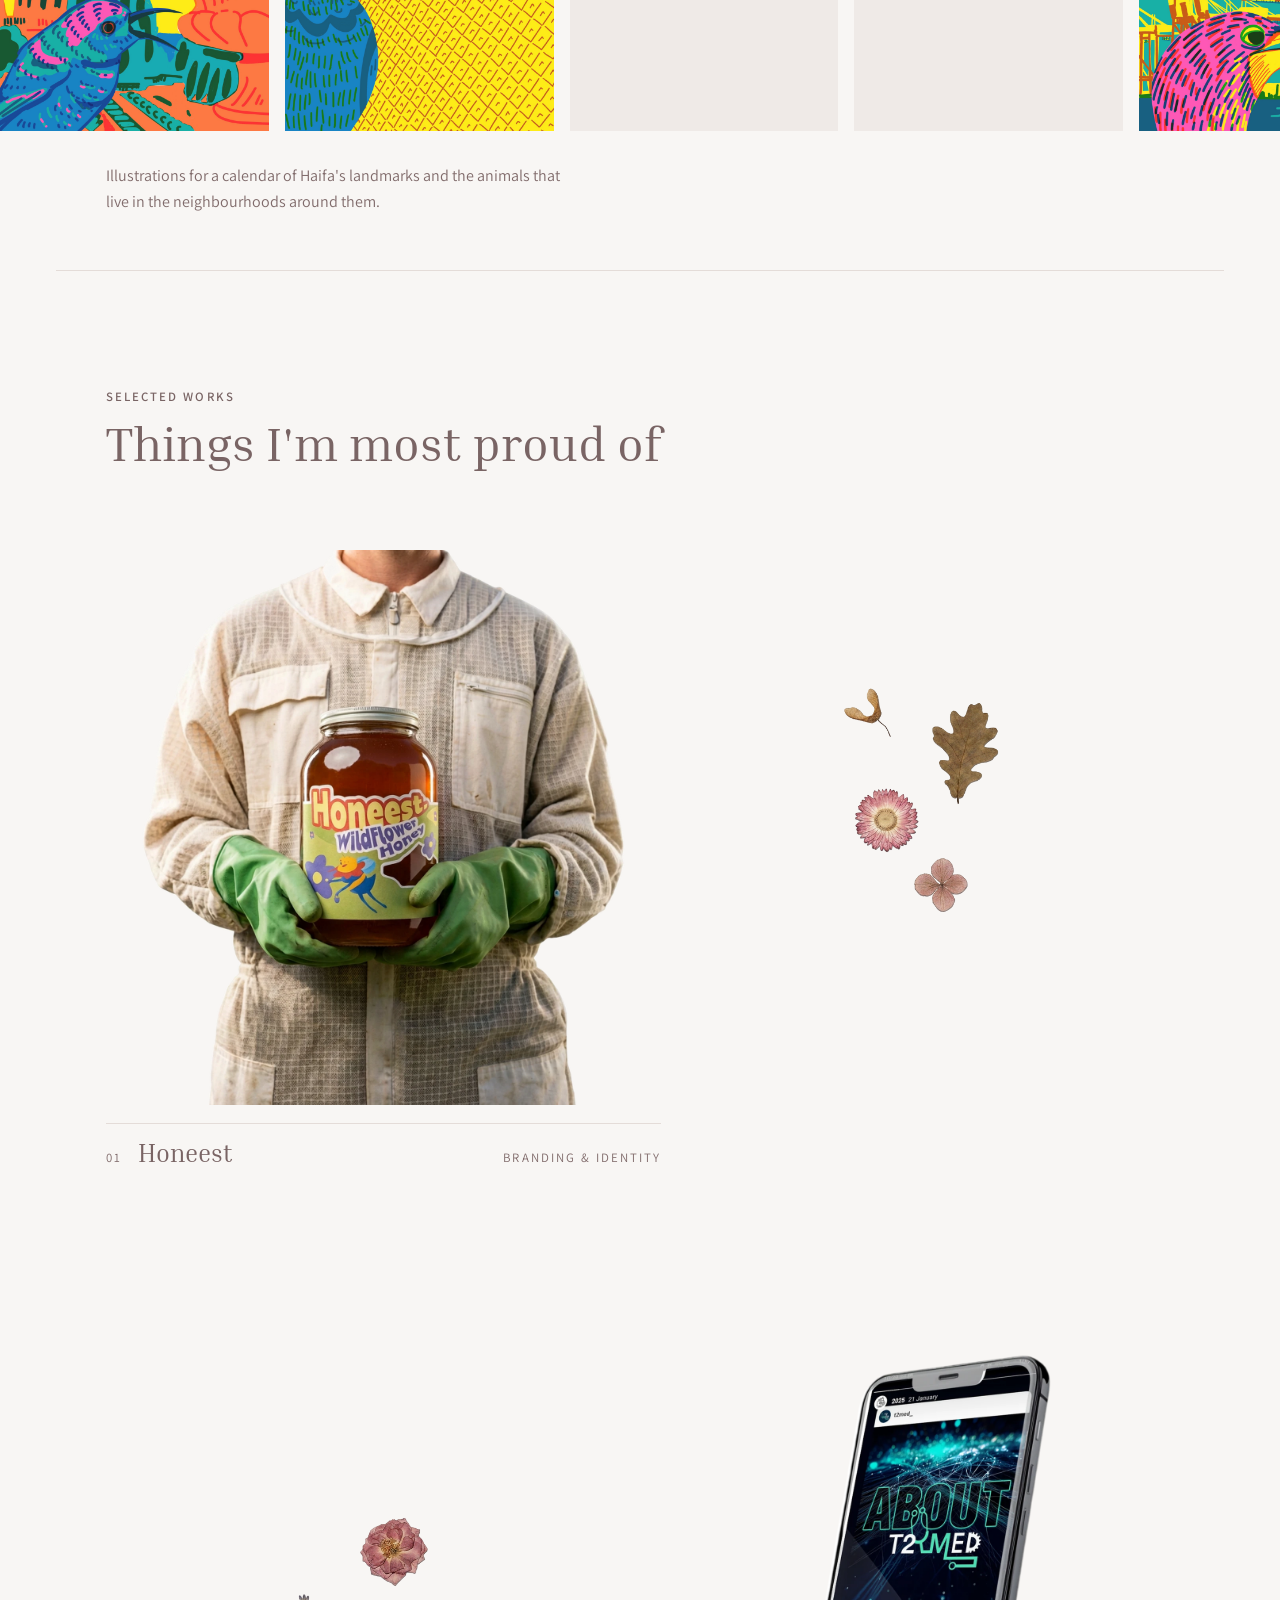
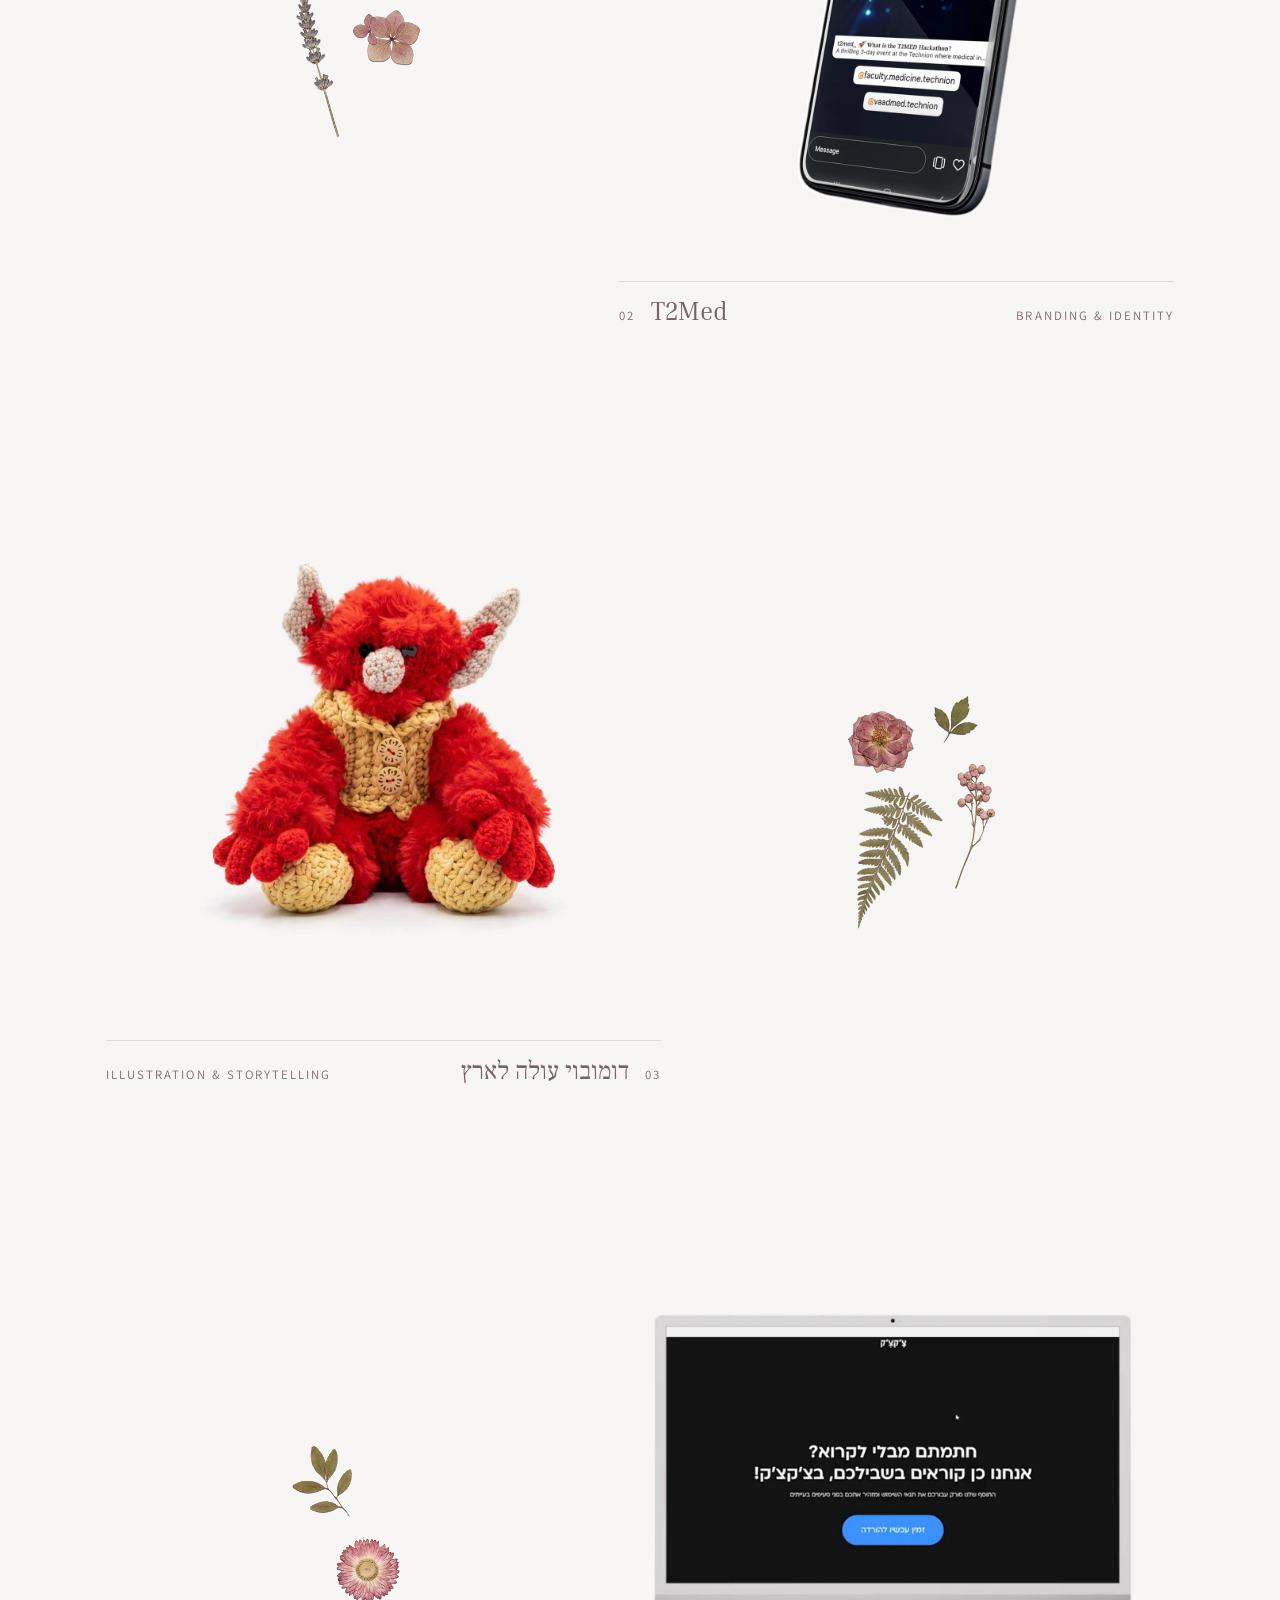
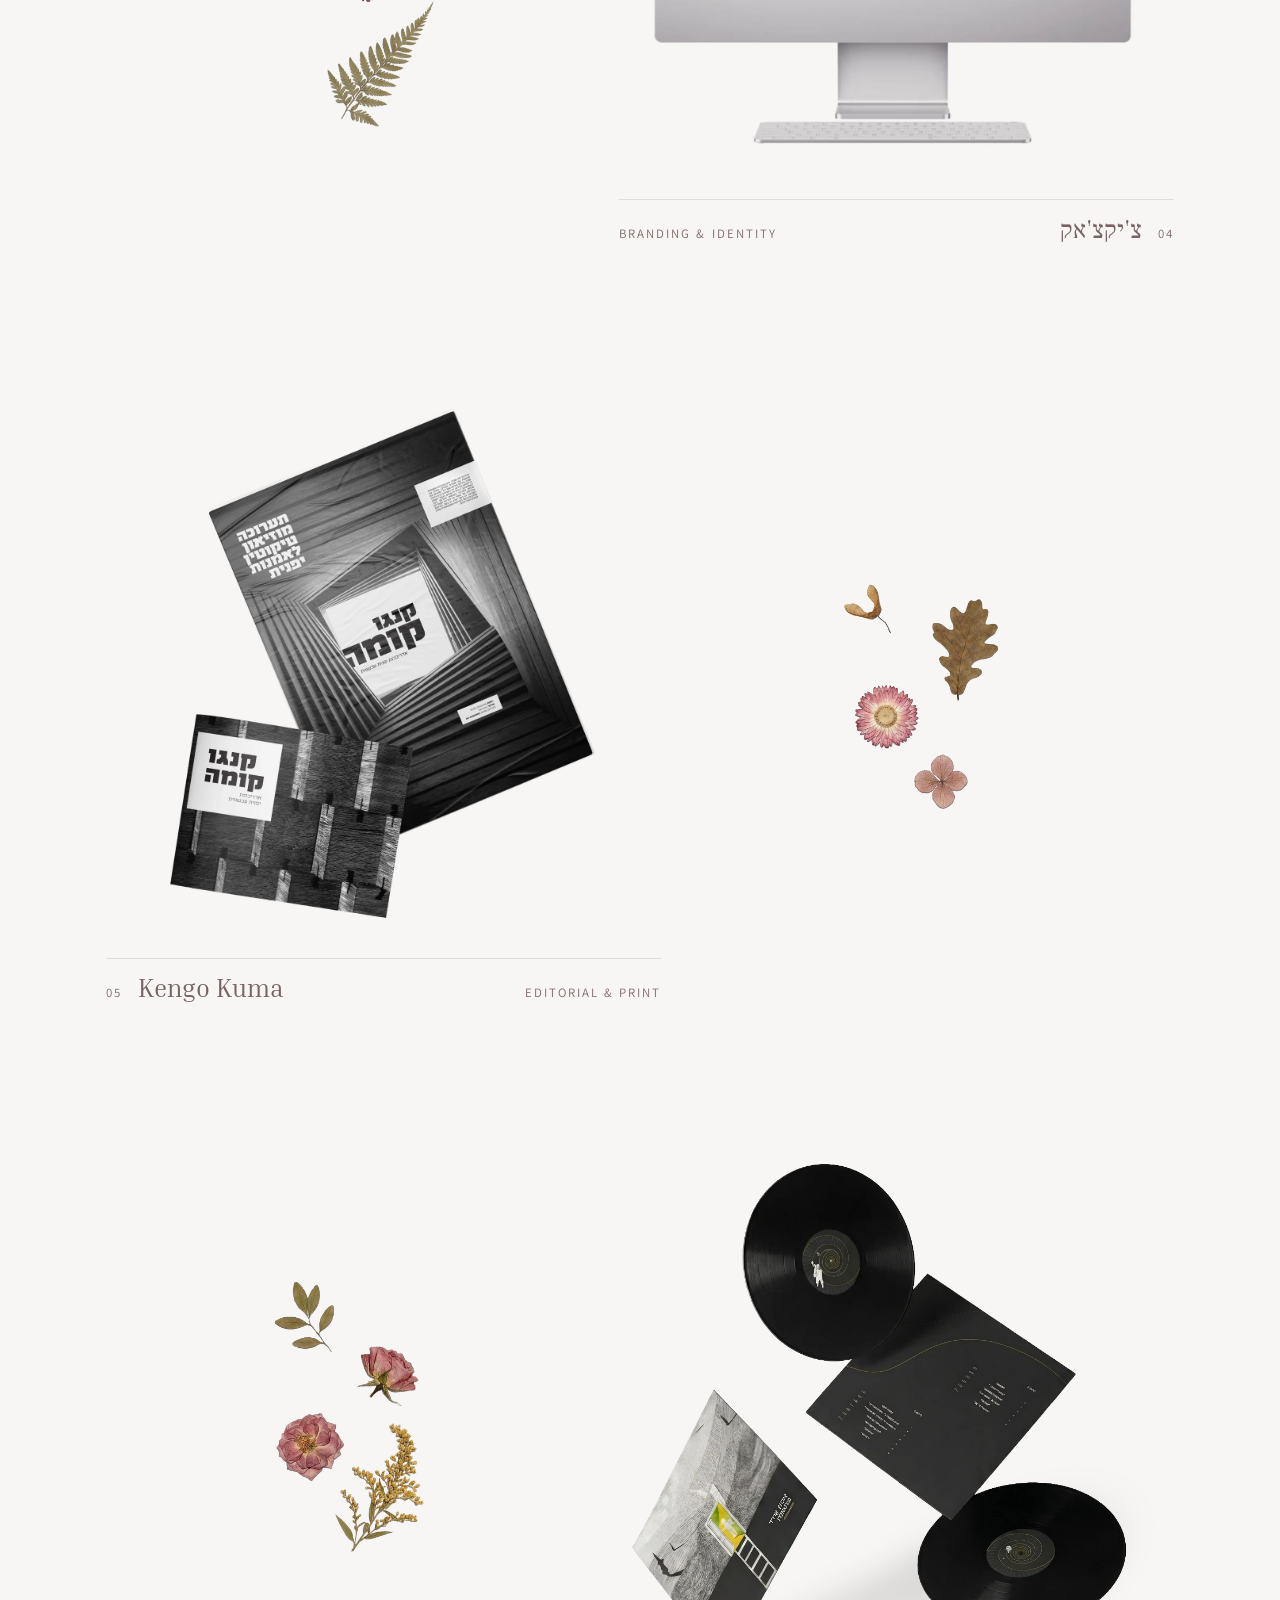
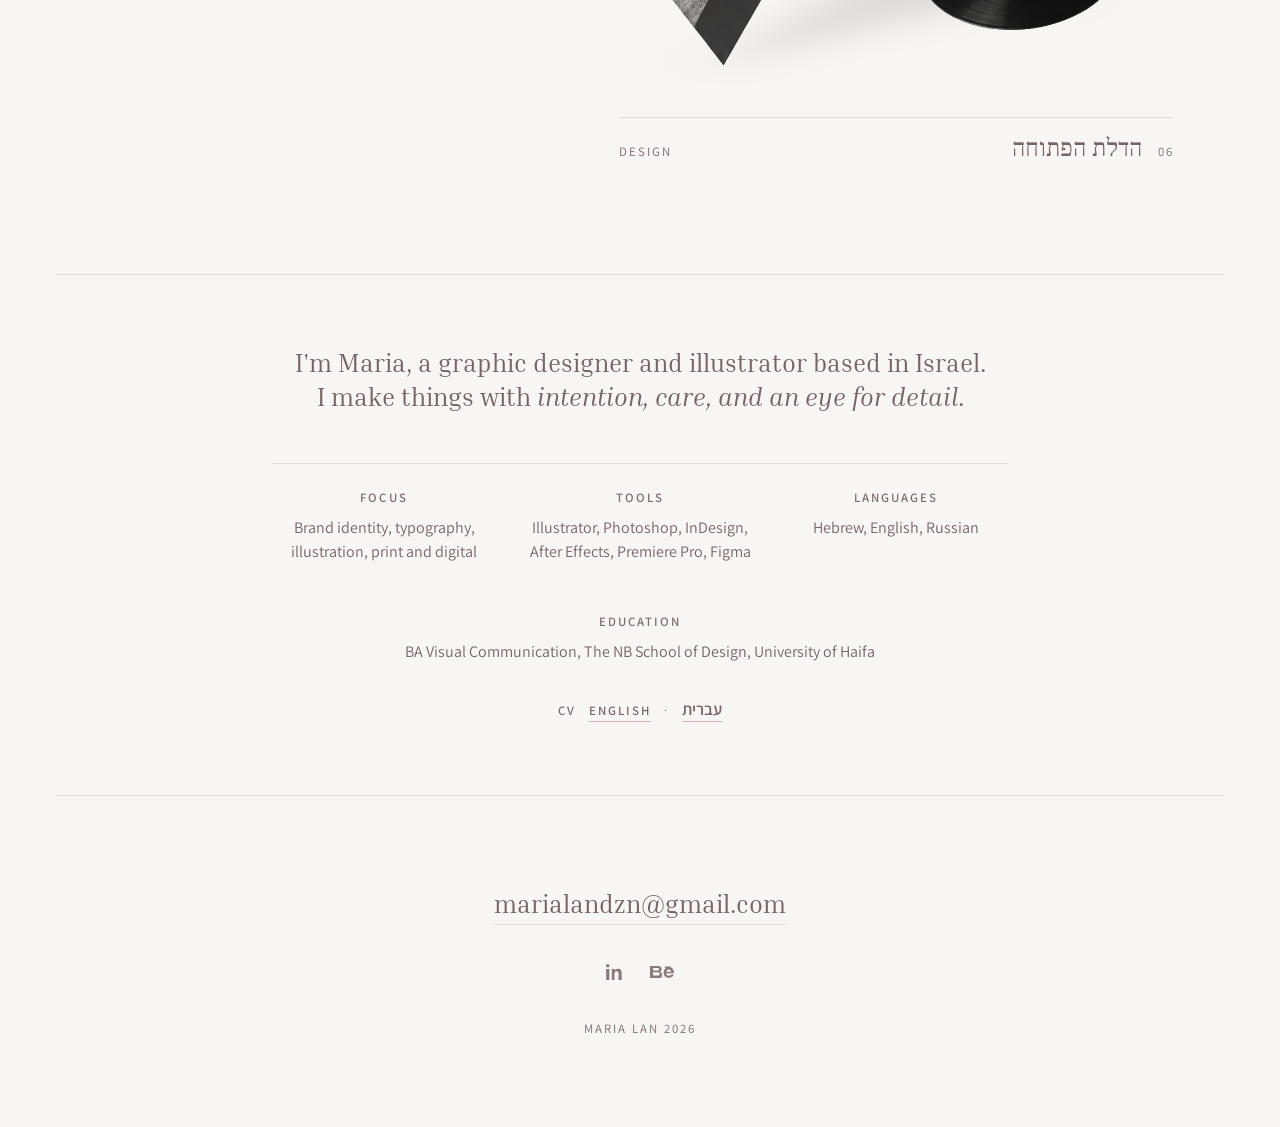
==== commit ad793ab2: "Use the lighter Open Door cover The shadow on the previous one sat heavier than the rest of the run." ====
--- a/index.html
+++ b/index.html
@@ -269,7 +269,7 @@
 
       <a href="projects/hadelet-haptucha.html" class="work work--right reveal">
         <figure class="work__frame">
-          <img src="assets/projects/hadelet-haptucha/cover.webp?v=dedf742e" width="1024" height="1024" alt="The Open Door sleeve with two records" />
+          <img src="assets/projects/hadelet-haptucha/cover.webp?v=58466da4" width="1024" height="1024" alt="The Open Door sleeve with two records" />
         </figure>
         <div class="work__meta" dir="rtl">
           <span class="work__index">06</span>
